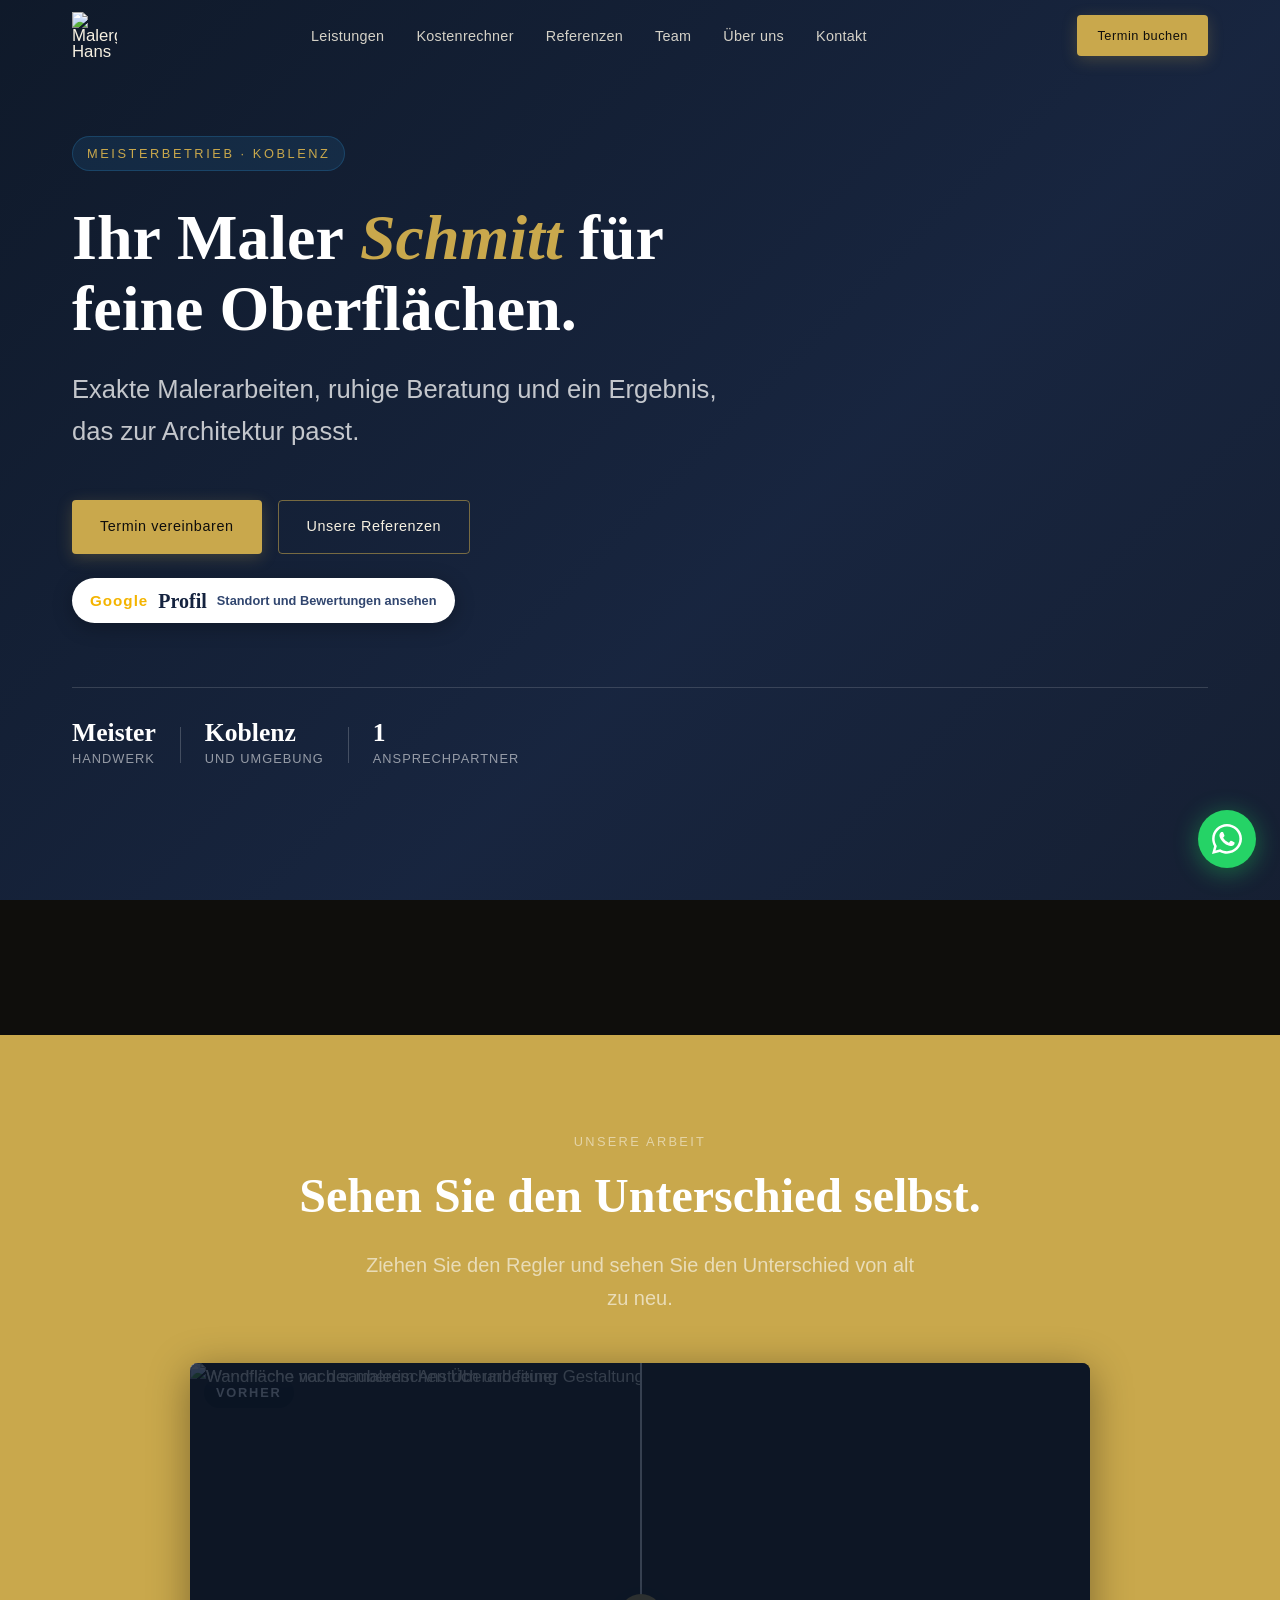
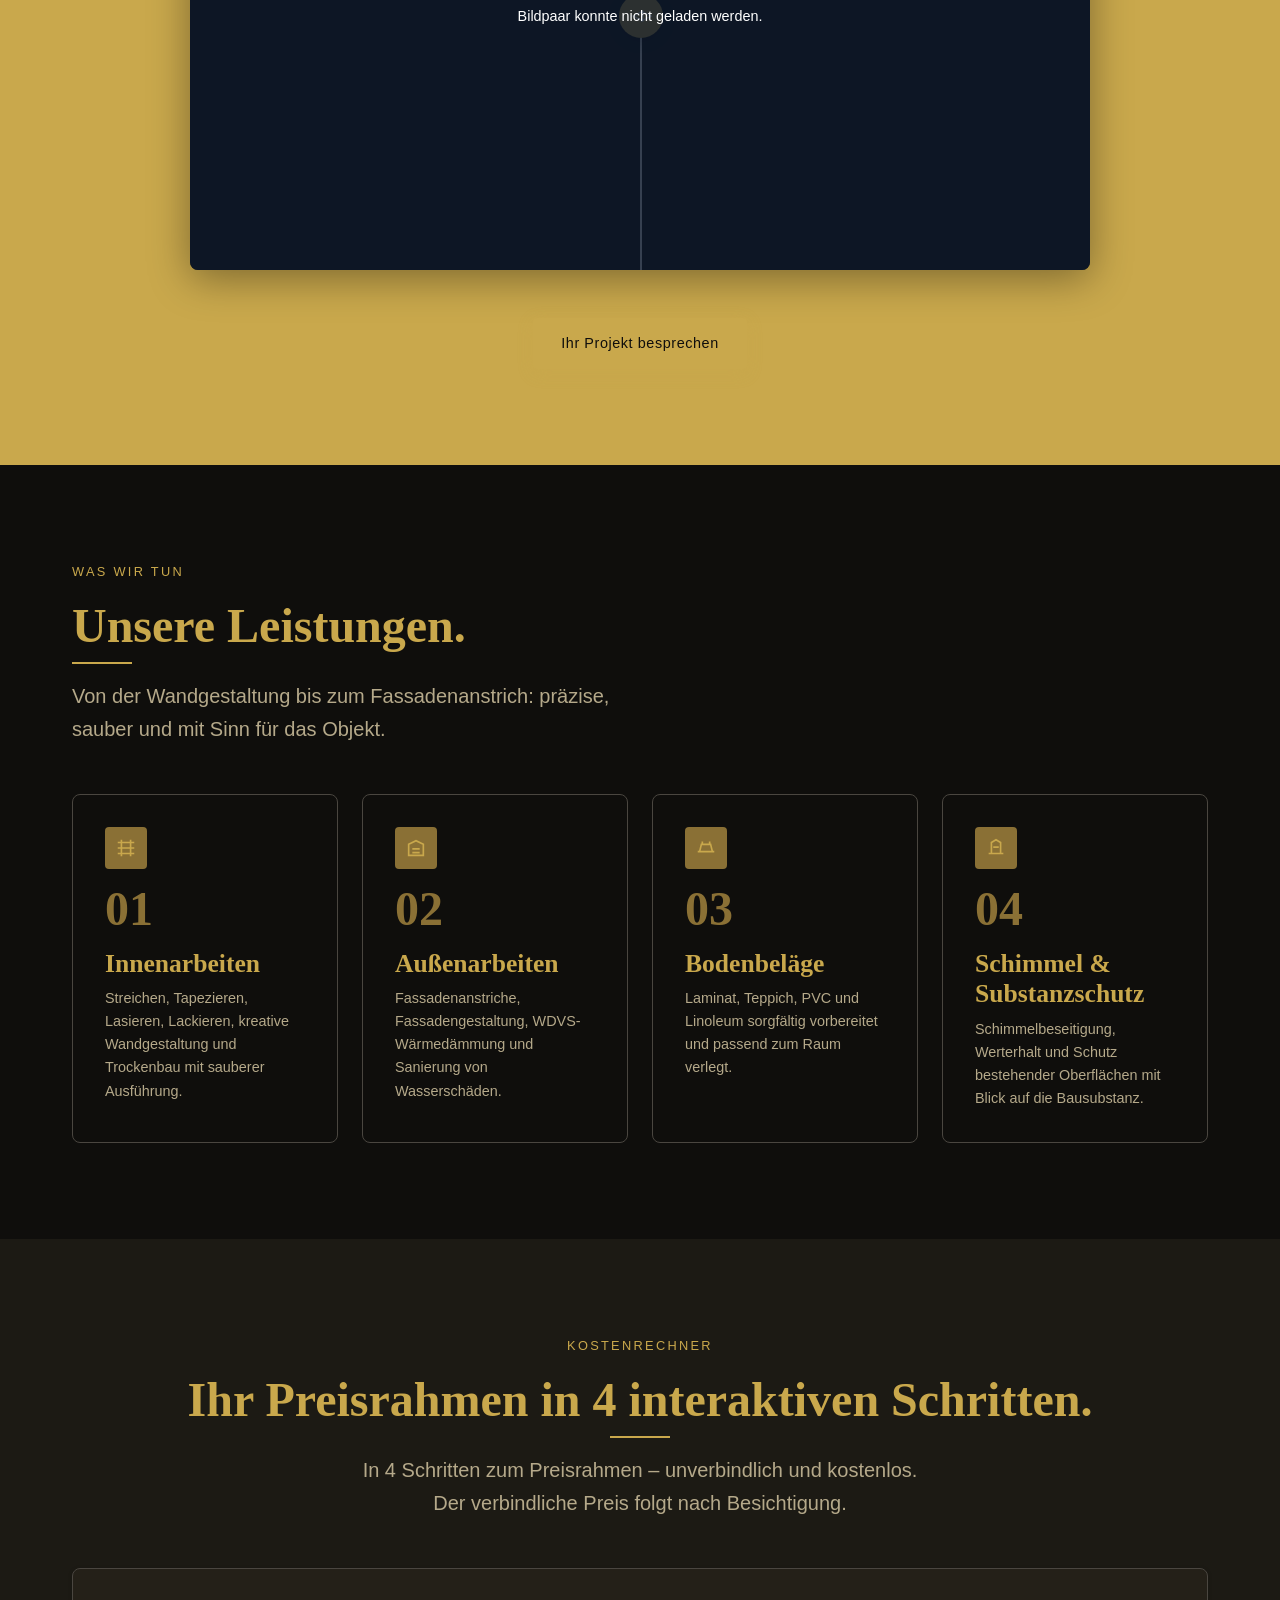
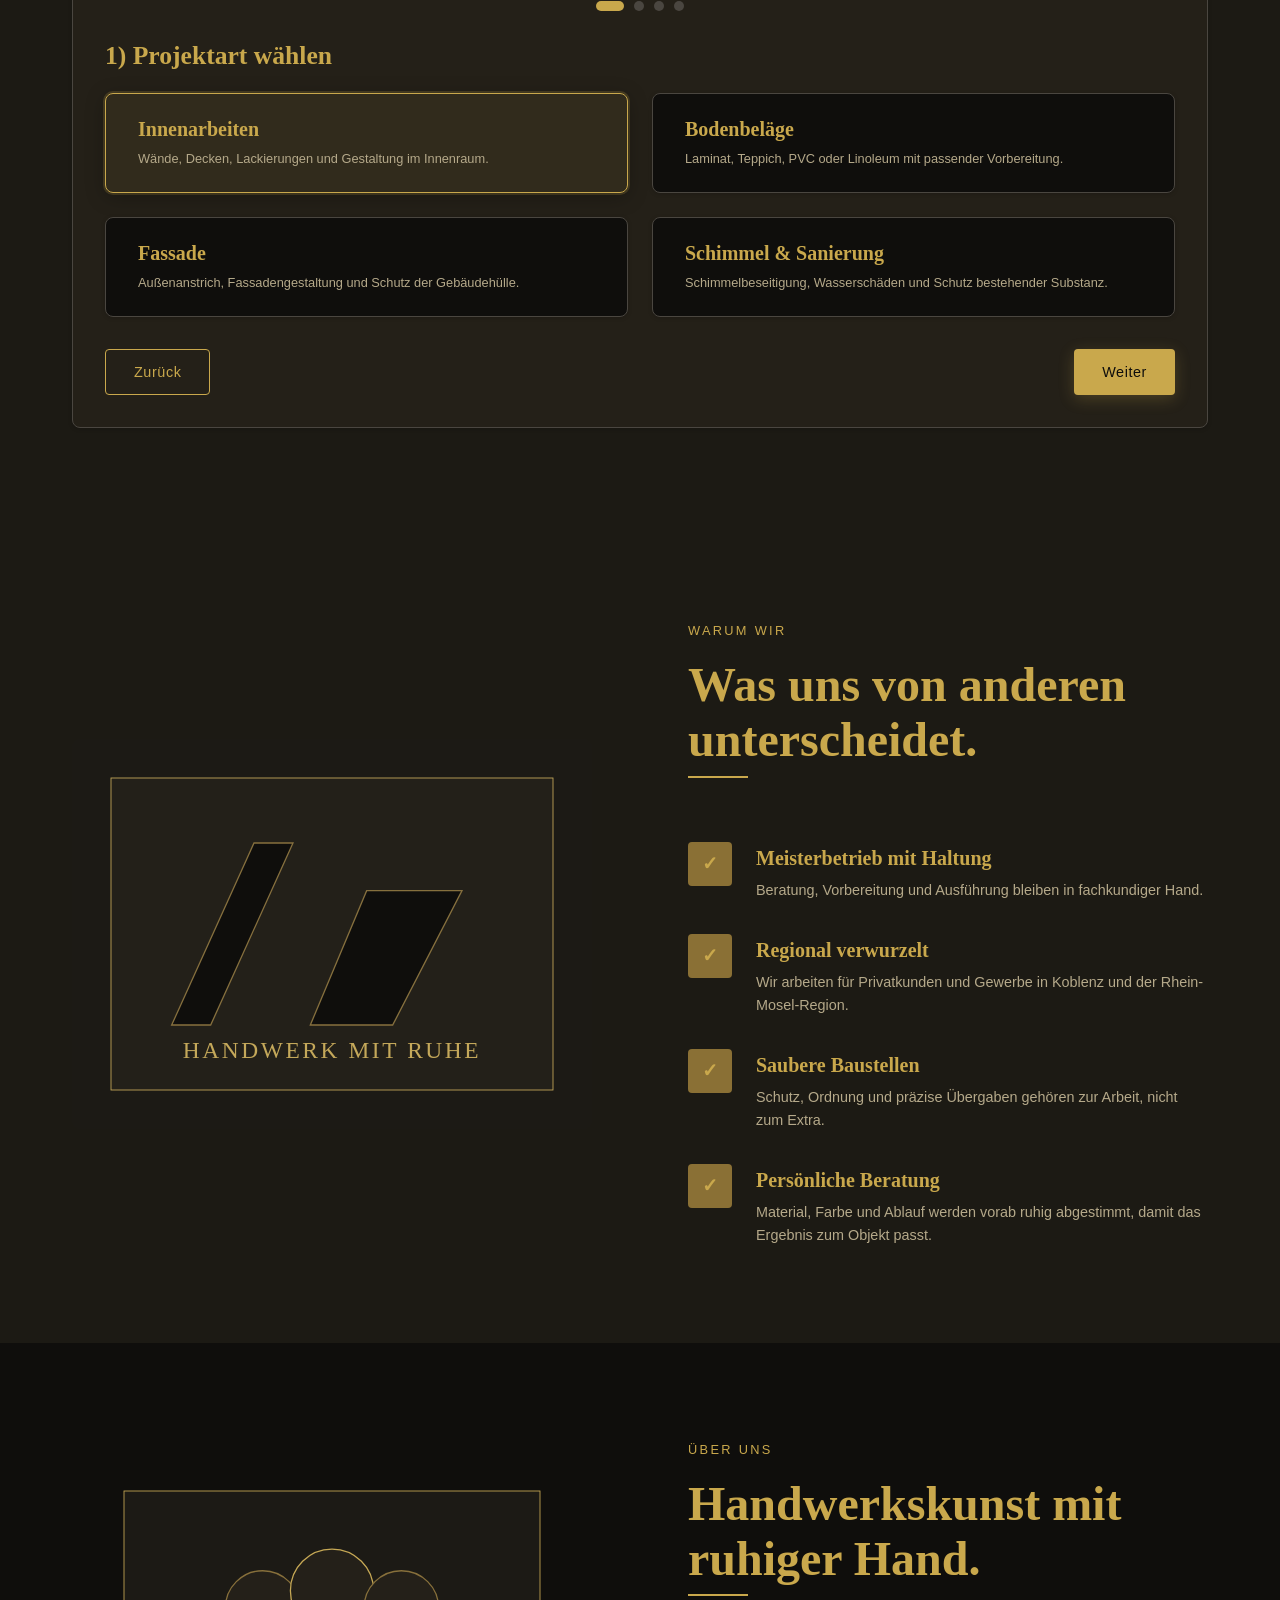
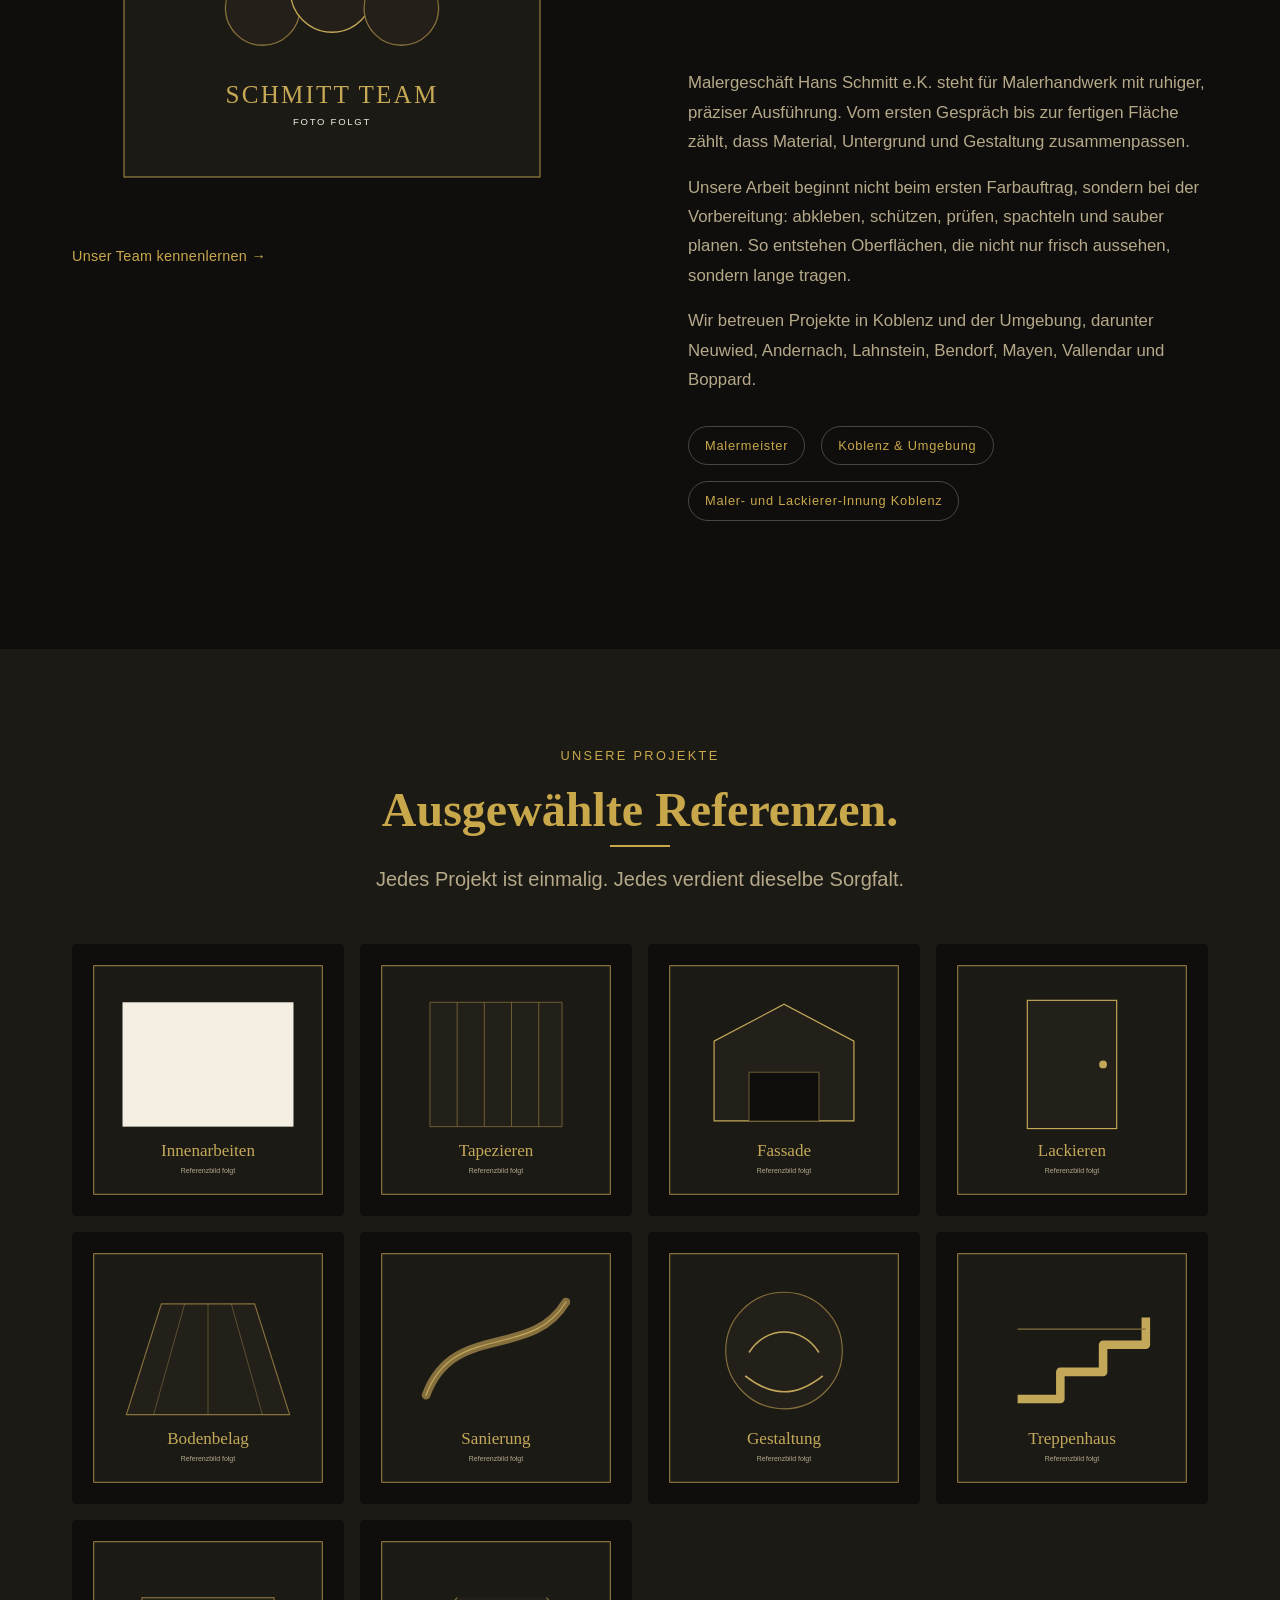
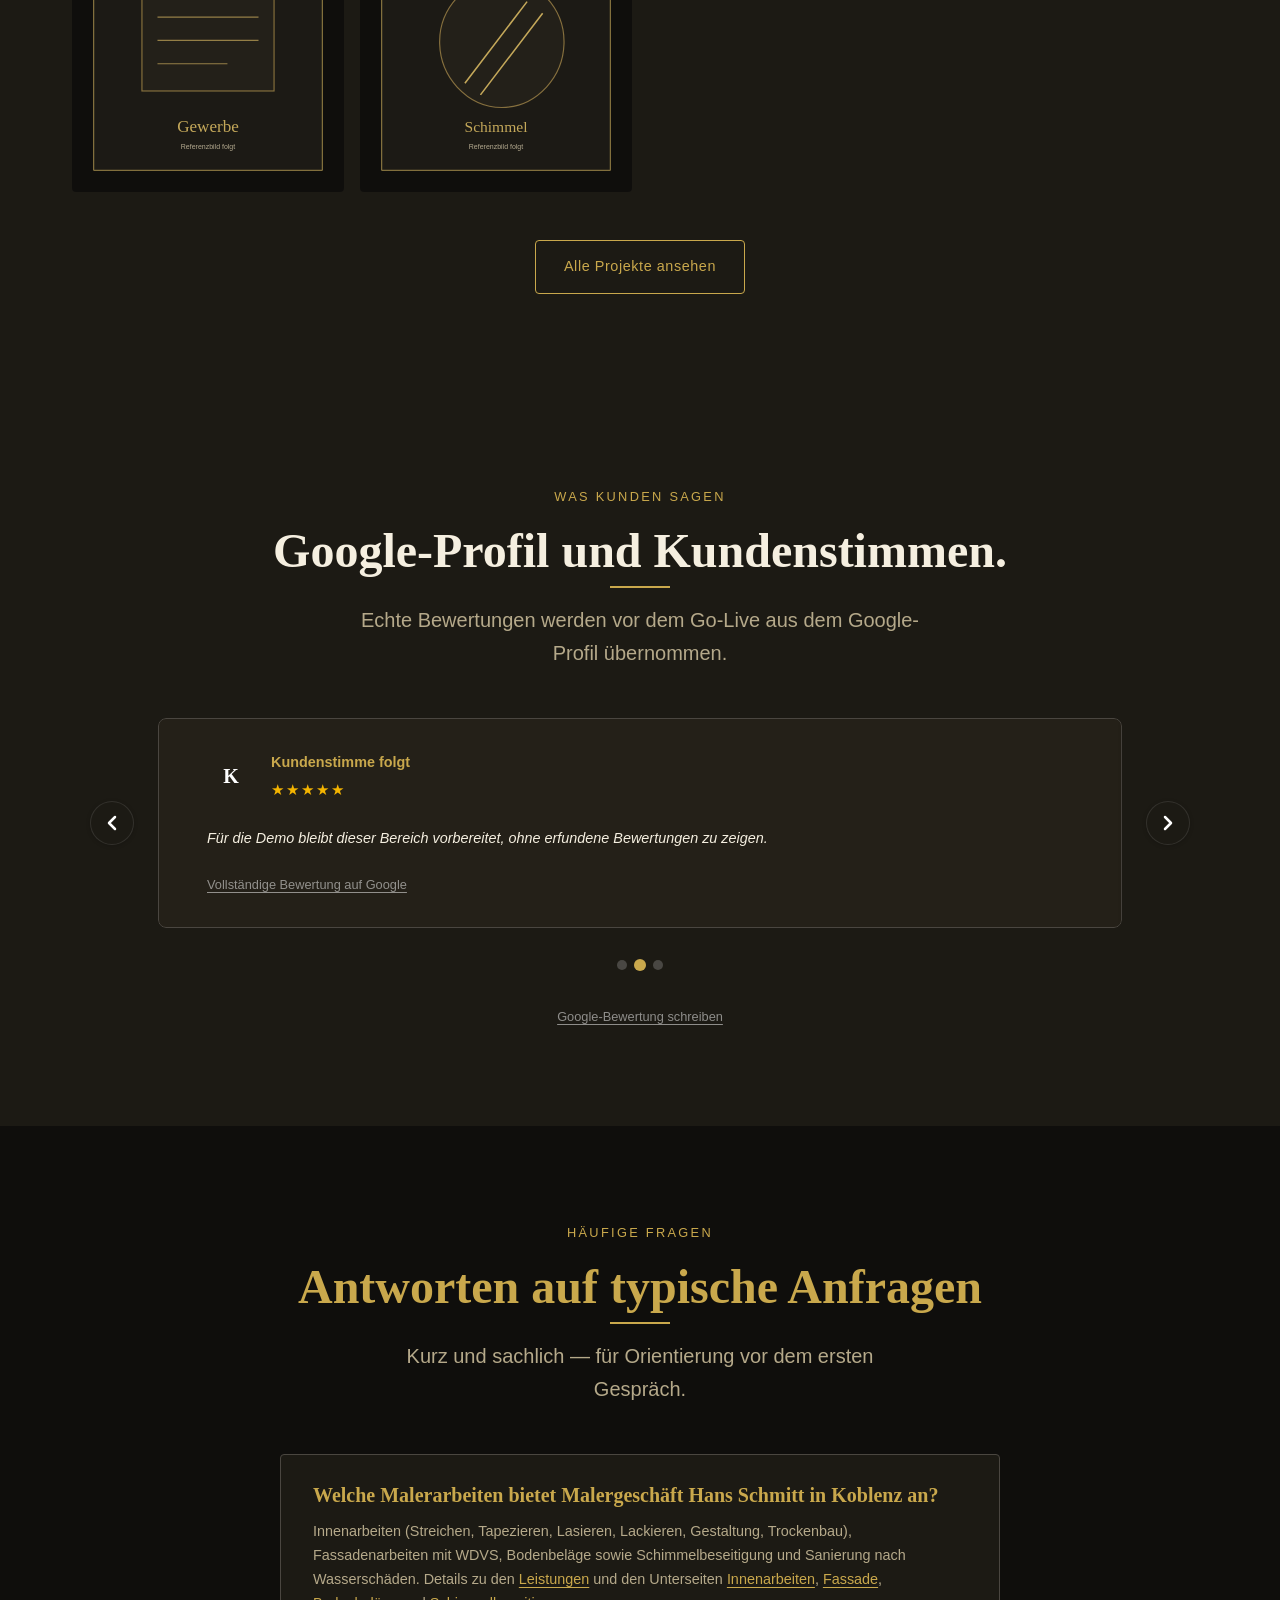
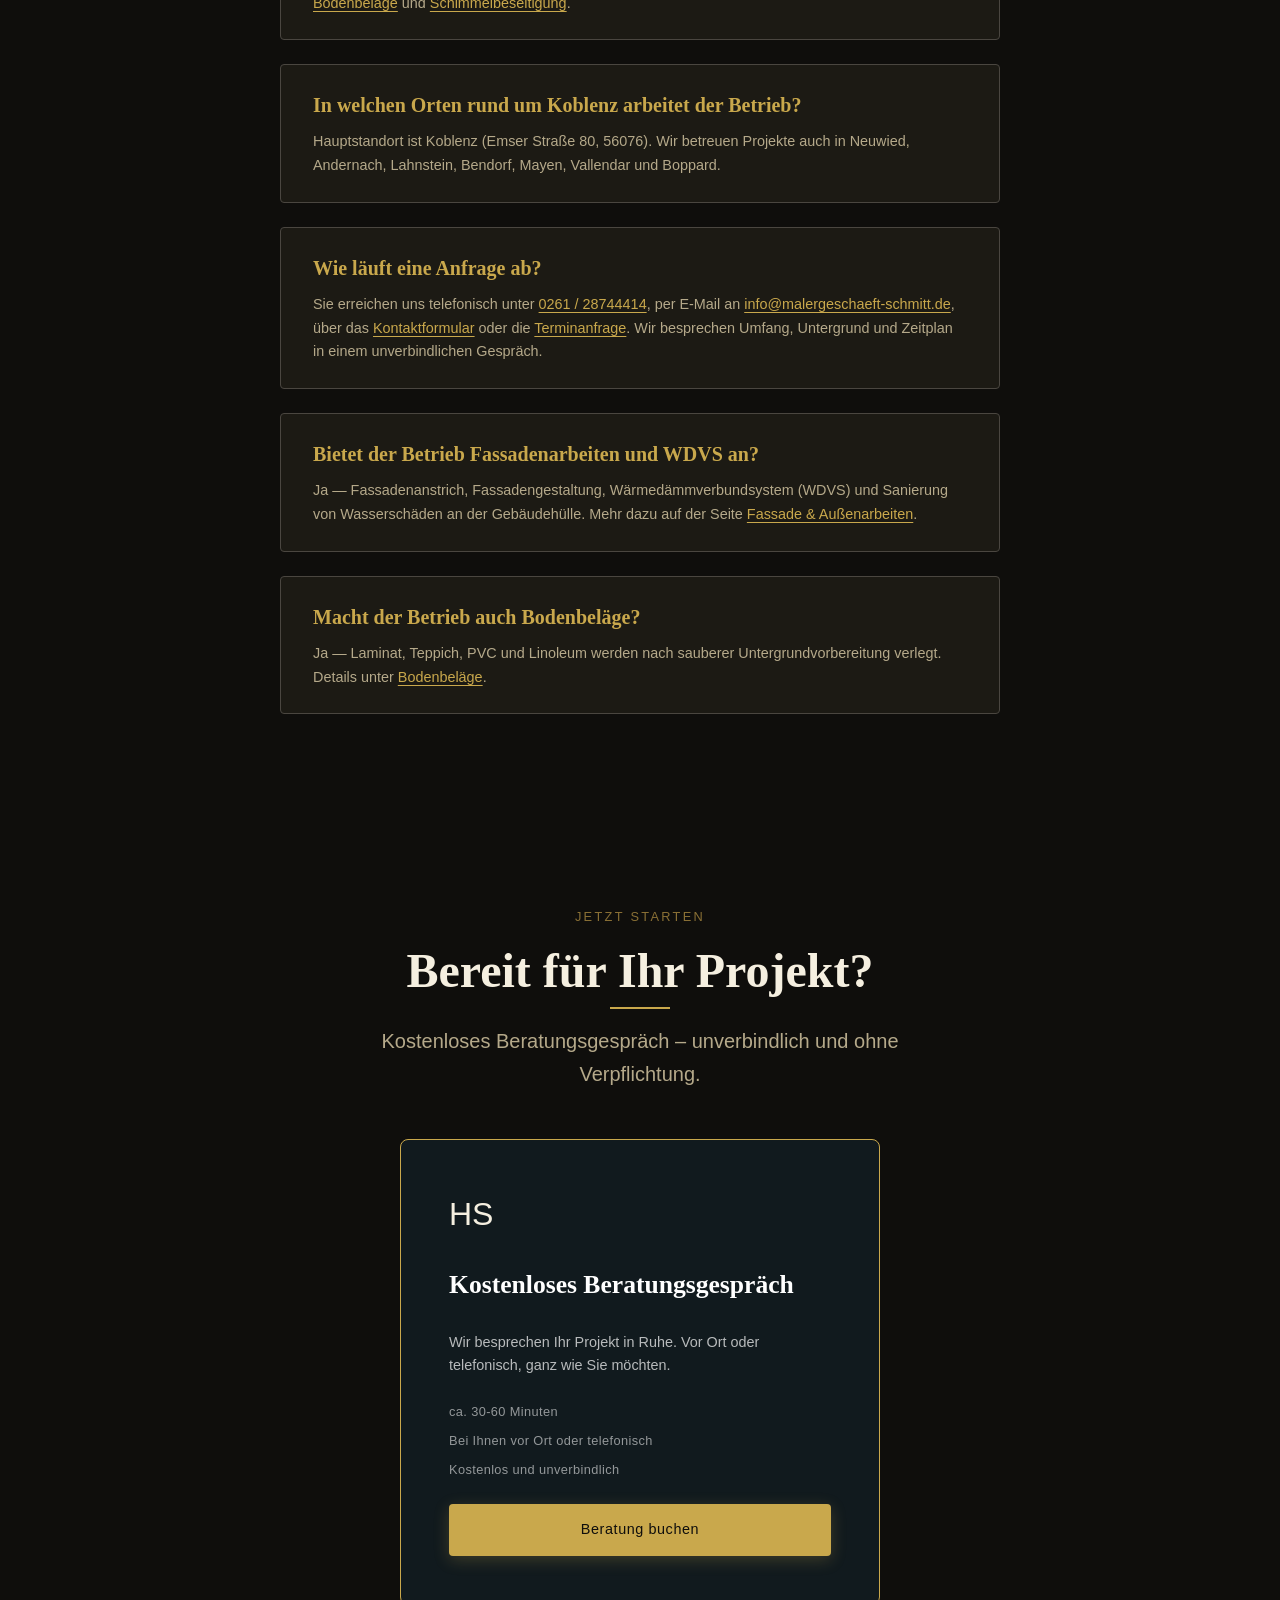
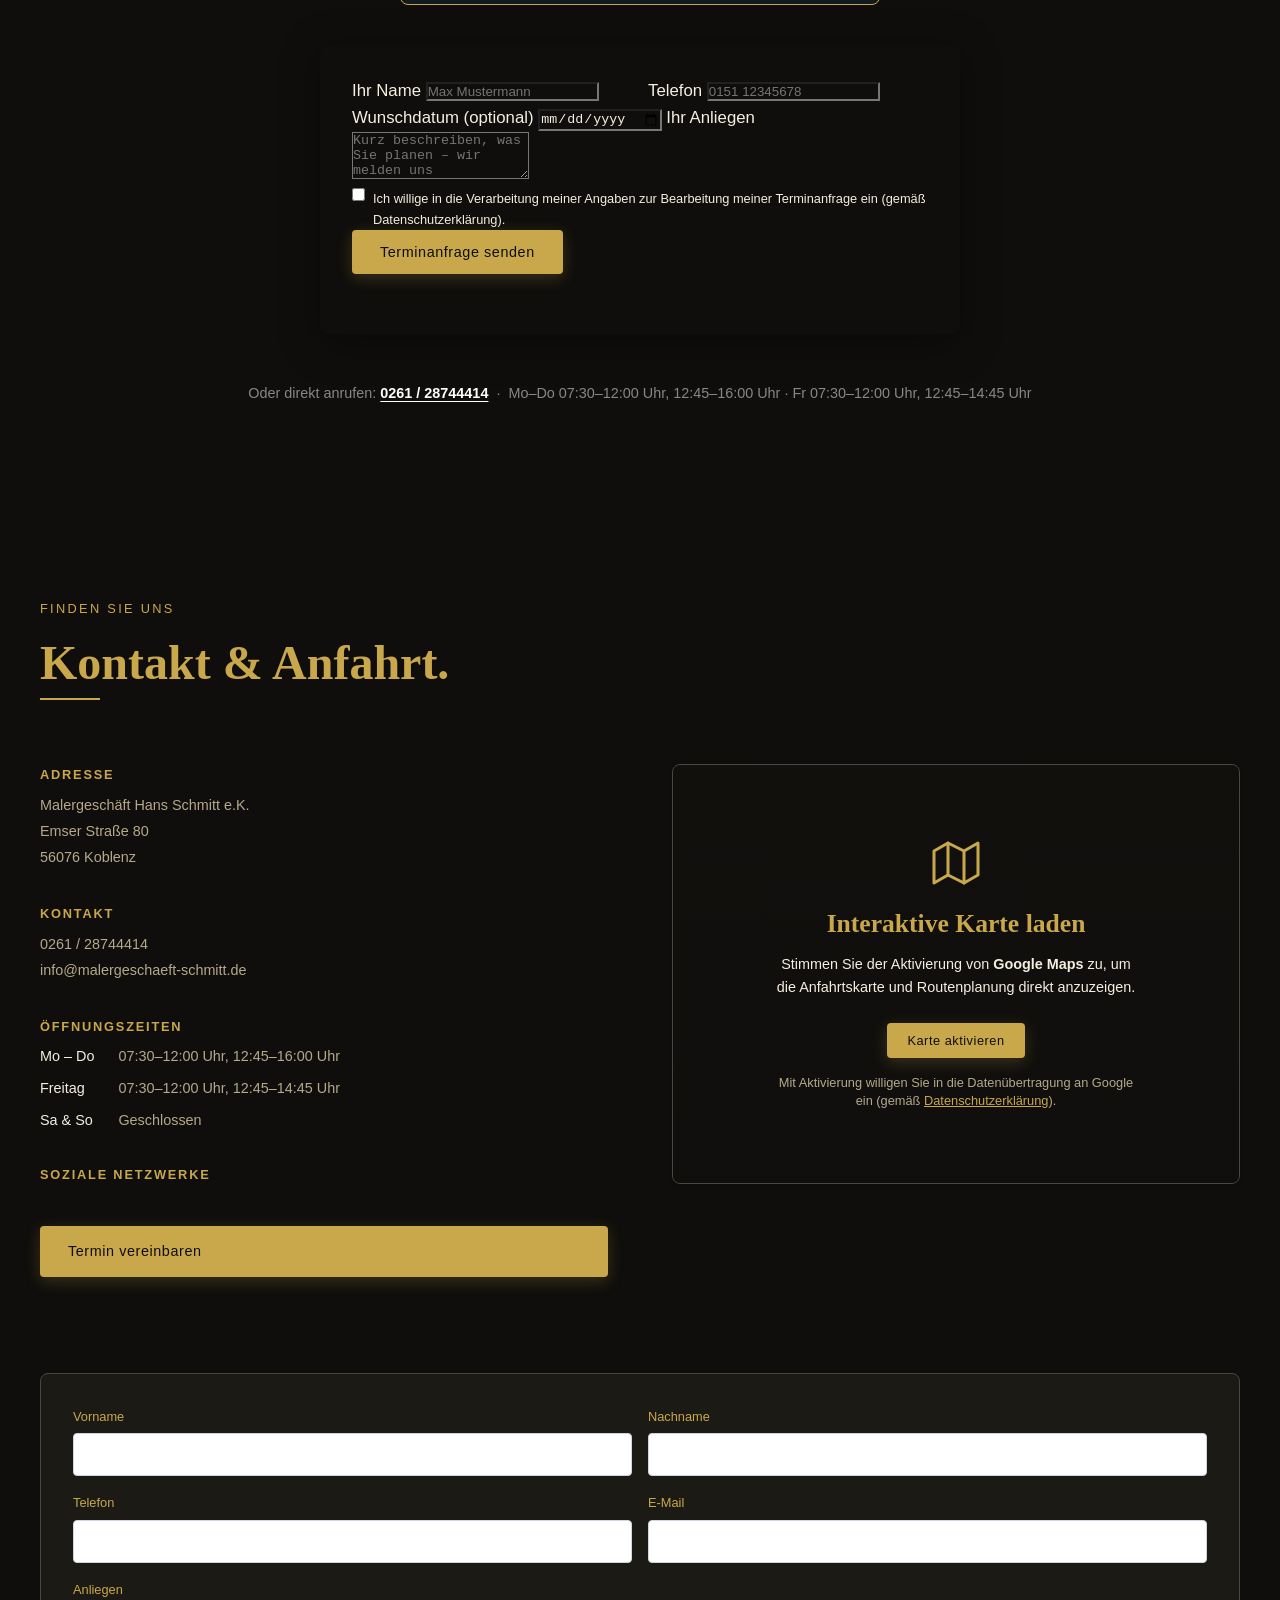
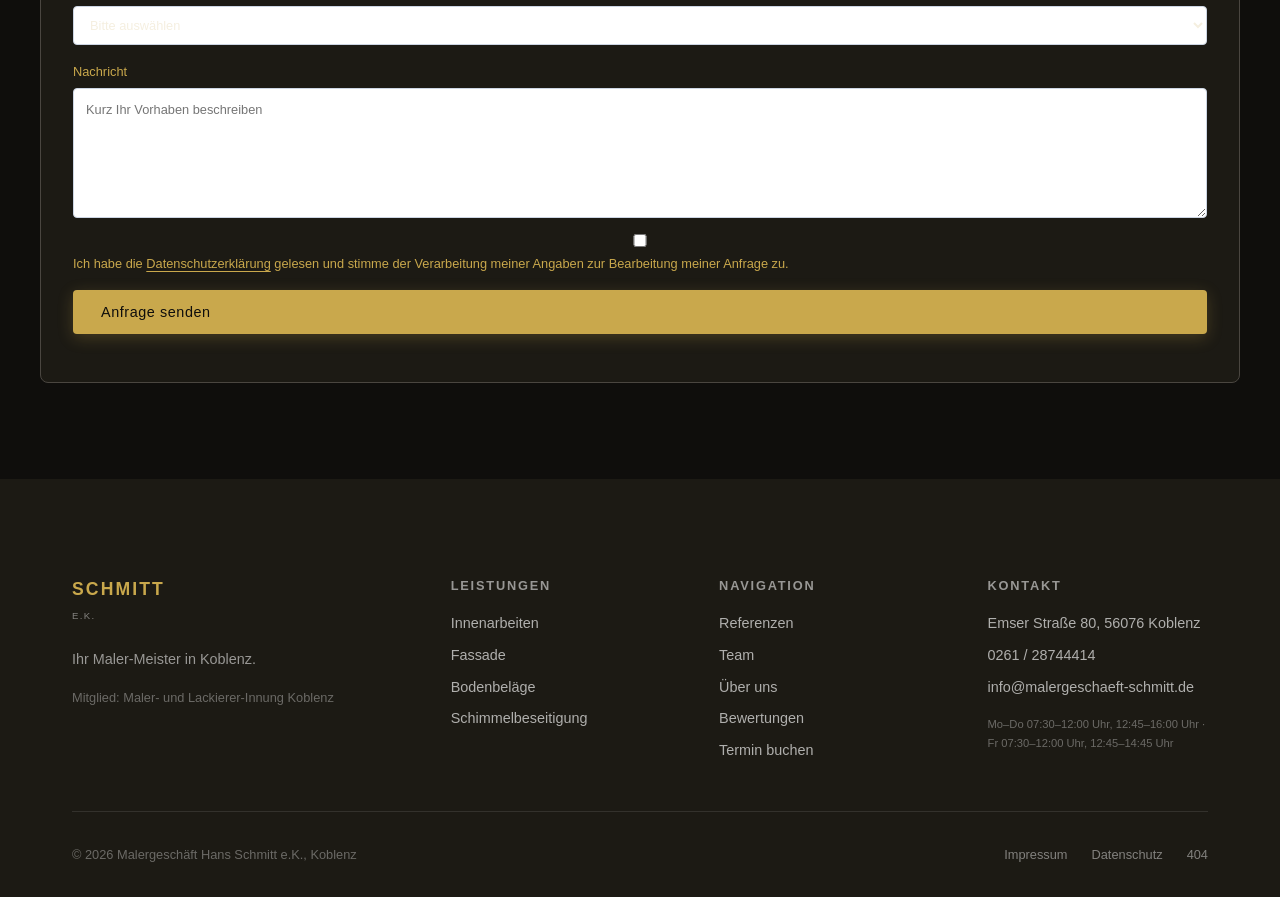
==== website/index.html @ fce02004 "Initial commit: Malergeschäft Hans Schmitt demo site. Schmitt branding, Maler service pages, SEO/AEO" ====
﻿<!DOCTYPE html>
<html lang="de">
<head>
  <meta charset="UTF-8">
  <meta name="viewport" content="width=device-width, initial-scale=1.0">
  <title>Maler Koblenz | Malermeister Hans Schmitt — Fassade &amp; Tapezieren</title>
  <meta name="description" content="Malermeister und Malerbetrieb in Koblenz: Innenarbeiten, Fassade streichen, Tapezieren, Bodenbeläge und Schimmelbeseitigung. Malergeschäft Hans Schmitt e.K., Emser Straße 80.">
  <meta name="robots" content="index, follow, max-image-preview:large">
  <link rel="canonical" href="https://malergeschaeft-schmitt.de/">
  <meta name="theme-color" content="#0f0e0c">
  <meta name="geo.region" content="DE-RP">
  <meta name="geo.placename" content="Koblenz">
  <meta name="geo.position" content="50.3480602;7.6047456">
  <meta name="ICBM" content="50.3480602, 7.6047456">
  <meta property="og:title" content="Maler Koblenz | Malergeschäft Hans Schmitt e.K.">
  <meta property="og:description" content="Malermeister in Koblenz: Innenarbeiten, Fassadengestaltung, Tapezieren, Bodenbeläge und Schimmelbeseitigung in Koblenz und der Rhein-Mosel-Region.">
  <meta property="og:type" content="website">
  <meta property="og:url" content="https://malergeschaeft-schmitt.de/">
  <meta property="og:site_name" content="Malergeschäft Hans Schmitt e.K.">
  <meta property="og:locale" content="de_DE">
  <meta property="og:image" content="https://malergeschaeft-schmitt.de/images/og-image.svg">
  <meta property="og:image:alt" content="Malergeschäft Hans Schmitt e.K. — Malermeister in Koblenz">
  <meta name="twitter:card" content="summary_large_image">
  <meta name="twitter:title" content="Maler Koblenz | Malergeschäft Hans Schmitt e.K.">
  <meta name="twitter:description" content="Malermeister in Koblenz: Innenarbeiten, Fassade streichen, Tapezieren, Bodenbeläge und Schimmelbeseitigung.">
  <meta name="twitter:image" content="https://malergeschaeft-schmitt.de/images/og-image.svg">
  <meta name="twitter:image:alt" content="Malergeschäft Hans Schmitt e.K. — Malermeister in Koblenz">
  <link rel="icon" type="image/svg+xml" href="images/favicon-client.svg">
  <link rel="preload" as="image" href="images/hero-poster.svg" type="image/svg+xml" fetchpriority="high">
  <link rel="stylesheet" href="css/variables.css">
  <link rel="stylesheet" href="css/animations.css" media="print" onload="this.media='all'">
  <noscript><link rel="stylesheet" href="css/animations.css"></noscript>
  <link rel="stylesheet" href="css/style.css">
  <link rel="stylesheet" href="css/pdf-kalkulation.css">

  <!-- ═══════════════════════════════════════════════════════
       Template-Erweiterungen: WhatsApp FAB, Termin-Varianten
       Diese Styles ergänzen style.css ohne es zu berühren.
  ═══════════════════════════════════════════════════════ -->
  <style>
    /* ── WhatsApp FAB ────────────────────────────────────── */
    .wa-fab {
      position: fixed;
      bottom: 2rem;
      right: 1.5rem;
      z-index: 950;
      width: 58px;
      height: 58px;
      border-radius: 50%;
      background: var(--wa-green);
      display: flex;
      align-items: center;
      justify-content: center;
      box-shadow: 0 4px 24px rgba(37,211,102,.45), 0 2px 8px rgba(0,0,0,.18);
      text-decoration: none;
      transition: transform var(--t-fast), box-shadow var(--t-fast);
    }
    .wa-fab:hover  { transform: scale(1.1); box-shadow: 0 8px 36px rgba(37,211,102,.6); }
    .wa-fab:focus  { outline: 3px solid var(--wa-green); outline-offset: 4px; }
    .wa-fab svg    { display: block; }
    .wa-fab__ring  {
      position: absolute;
      inset: -6px;
      border-radius: 50%;
      border: 2.5px solid var(--wa-green);
      opacity: 0;
      pointer-events: none;
      animation: wa-ring 2.8s ease-out infinite;
    }
    @keyframes wa-ring {
      0%   { transform: scale(1);    opacity: .55; }
      75%  { transform: scale(1.6);  opacity: 0;   }
      100% { transform: scale(1.6);  opacity: 0;   }
    }
    @media (max-width: 768px) {
      .wa-fab { bottom: 1.2rem; right: 1rem; width: 52px; height: 52px; }
    }

    /* ── Termin-Variante: WhatsApp ───────────────────────── */
    .termin-wa-box {
      max-width: 560px;
      margin: 2.5rem auto 0;
      background: rgba(255,255,255,.06);
      border: 1px solid rgba(255,255,255,.14);
      border-radius: var(--r-lg);
      padding: var(--sp-5) var(--sp-5) var(--sp-6);
      text-align: center;
    }
    .termin-wa-box__icon { font-size: 3rem; line-height: 1; margin-bottom: 1rem; }
    .termin-wa-box h3 {
      font-size: var(--fs-xl);
      color: #fff;
      margin-bottom: .6rem;
      font-family: var(--ff-head);
      font-weight: 600;
    }
    .termin-wa-box p { color: rgba(255,255,255,.65); margin-bottom: var(--sp-4); font-size: var(--fs-base); }

    /* ── Termin-Variante: Formular ───────────────────────── */
    .termin-form-box {
      max-width: 640px;
      margin: 2.5rem auto 0;
      background: var(--bg);
      border-radius: var(--r-lg);
      padding: var(--sp-5) var(--sp-5) var(--sp-6);
      box-shadow: var(--s-lg);
    }
    .termin-form-box label { color: var(--text); }
    .termin-form-box input,
    .termin-form-box textarea,
    .termin-form-box select { color: var(--text); background: var(--bg); }
    #terminFormResult { margin-top: .75rem; font-size: var(--fs-sm); font-weight: 600; }

    /* ── WhatsApp Button (universell) ────────────────────── */
    .btn--wa {
      background: var(--wa-green);
      color: #fff;
      border: 2px solid var(--wa-green);
      display: inline-flex;
      align-items: center;
      gap: .55rem;
      font-weight: 600;
    }
    .btn--wa:hover, .btn--wa:focus {
      background: var(--wa-green-hover);
      border-color: var(--wa-green-hover);
      color: #fff;
    }
    .btn--wa svg { flex-shrink: 0; }

    /* ── WhatsApp im Kontaktbereich ──────────────────────── */
    .kontakt-wa-wrap { margin-top: 1rem; }
    .kontakt-wa-link {
      display: inline-flex;
      align-items: center;
      gap: .5rem;
      color: var(--wa-green);
      font-weight: 600;
      font-size: var(--fs-sm);
      text-decoration: none;
      transition: color var(--t-fast);
    }
    .kontakt-wa-link:hover { color: var(--wa-green-hover); }
    .kontakt-wa-link svg   { flex-shrink: 0; }
  </style>

  <script src="js/config.js"></script>
  <script defer src="js/config-apply.js"></script>
  <script>
    window.klaroConfig = {
      version: 1,
      elementID: 'klaro',
      storageMethod: 'localStorage',
      storageName: 'schmitt-consent-v1',
      mustConsent: true,
      acceptAll: true,
      hideDeclineAll: false,
      default: false,
      lang: 'de',
      translations: {
        de: {
          consentNotice: {
            description: 'Wir nutzen optionale Dienste nur mit Ihrer Einwilligung. Details finden Sie in der Datenschutzerklärung.'
          },
          purposes: {
            technisch: 'Technisch erforderlich',
            terminbuchung: 'Terminbuchung',
            karten: 'Karten & Standort'
          },
          services: {
            necessary: {
              title: 'Technisch erforderliche Speicherung',
              description: 'Speichert Ihre Consent-Entscheidung lokal im Browser.'
            },
            booking: {
              title: 'Cal.com Terminbuchung',
              description: 'Lädt den externen Terminbuchungsdienst erst nach Einwilligung.'
            },
            googleMaps: {
              title: 'Google Maps',
              description: 'Ermöglicht die interaktive Anfahrtskarte und Routenplanung direkt auf unserer Webseite.'
            }
          }
        }
      },
      services: [
        { name: 'necessary', required: true,  purposes: ['technisch']      },
        { name: 'booking',   required: false, purposes: ['terminbuchung'] },
        { name: 'googleMaps',required: false, purposes: ['karten']        }
      ]
    };
  </script>
  <script type="application/ld+json" id="schema-graph">
    {
      "@context": "https://schema.org",
      "@graph": [
        {
          "@type": "WebSite",
          "@id": "https://malergeschaeft-schmitt.de/#website",
          "url": "https://malergeschaeft-schmitt.de/",
          "name": "Malergeschäft Hans Schmitt e.K.",
          "inLanguage": "de-DE",
          "publisher": { "@id": "https://malergeschaeft-schmitt.de/#business" }
        },
        {
          "@type": "WebPage",
          "@id": "https://malergeschaeft-schmitt.de/#webpage",
          "url": "https://malergeschaeft-schmitt.de/",
          "name": "Maler Koblenz | Malergeschäft Hans Schmitt e.K.",
          "isPartOf": { "@id": "https://malergeschaeft-schmitt.de/#website" },
          "about": { "@id": "https://malergeschaeft-schmitt.de/#business" },
          "inLanguage": "de-DE"
        },
        {
          "@type": "PostalAddress",
          "@id": "https://malergeschaeft-schmitt.de/#address",
          "streetAddress": "Emser Straße 80",
          "postalCode": "56076",
          "addressLocality": "Koblenz",
          "addressRegion": "Rheinland-Pfalz",
          "addressCountry": "DE"
        },
        {
          "@type": "GeoCoordinates",
          "@id": "https://malergeschaeft-schmitt.de/#geo",
          "latitude": 50.3480602,
          "longitude": 7.6047456
        },
        {
          "@type": "HomeAndConstructionBusiness",
          "@id": "https://malergeschaeft-schmitt.de/#business",
          "name": "Malergeschäft Hans Schmitt e.K.",
          "url": "https://malergeschaeft-schmitt.de/",
          "telephone": "+49-261-28744414",
          "faxNumber": "+49-261-28737369",
          "email": "info@malergeschaeft-schmitt.de",
          "image": "https://malergeschaeft-schmitt.de/images/og-image.svg",
          "address": { "@id": "https://malergeschaeft-schmitt.de/#address" },
          "geo": { "@id": "https://malergeschaeft-schmitt.de/#geo" },
          "hasMap": "https://maps.app.goo.gl/QEFtoo4XoMRHQzND8",
          "sameAs": ["https://maps.app.goo.gl/QEFtoo4XoMRHQzND8"],
          "areaServed": [
            { "@type": "City", "name": "Koblenz" },
            { "@type": "City", "name": "Neuwied" },
            { "@type": "City", "name": "Andernach" },
            { "@type": "City", "name": "Lahnstein" },
            { "@type": "City", "name": "Bendorf" },
            { "@type": "City", "name": "Mayen" },
            { "@type": "City", "name": "Vallendar" },
            { "@type": "City", "name": "Boppard" }
          ],
          "openingHoursSpecification": [
            { "@type": "OpeningHoursSpecification", "dayOfWeek": ["Monday","Tuesday","Wednesday","Thursday"], "opens": "07:30", "closes": "12:00" },
            { "@type": "OpeningHoursSpecification", "dayOfWeek": ["Monday","Tuesday","Wednesday","Thursday"], "opens": "12:45", "closes": "16:00" },
            { "@type": "OpeningHoursSpecification", "dayOfWeek": "Friday", "opens": "07:30", "closes": "12:00" },
            { "@type": "OpeningHoursSpecification", "dayOfWeek": "Friday", "opens": "12:45", "closes": "14:45" }
          ],
          "hasOfferCatalog": {
            "@type": "OfferCatalog",
            "name": "Malerleistungen",
            "itemListElement": [
              { "@type": "Offer", "itemOffered": { "@type": "Service", "name": "Innenarbeiten", "url": "https://malergeschaeft-schmitt.de/leistungen/innenarbeiten.html" } },
              { "@type": "Offer", "itemOffered": { "@type": "Service", "name": "Fassade und Außenarbeiten", "url": "https://malergeschaeft-schmitt.de/leistungen/fassade.html" } },
              { "@type": "Offer", "itemOffered": { "@type": "Service", "name": "Bodenbeläge", "url": "https://malergeschaeft-schmitt.de/leistungen/bodenbelaege.html" } },
              { "@type": "Offer", "itemOffered": { "@type": "Service", "name": "Schimmelbeseitigung", "url": "https://malergeschaeft-schmitt.de/leistungen/schimmelbeseitigung.html" } }
            ]
          },
          "makesOffer": [
            { "@type": "Offer", "url": "https://malergeschaeft-schmitt.de/leistungen/innenarbeiten.html" },
            { "@type": "Offer", "url": "https://malergeschaeft-schmitt.de/leistungen/fassade.html" },
            { "@type": "Offer", "url": "https://malergeschaeft-schmitt.de/leistungen/bodenbelaege.html" },
            { "@type": "Offer", "url": "https://malergeschaeft-schmitt.de/leistungen/schimmelbeseitigung.html" }
          ]
        },
        {
          "@type": "FAQPage",
          "@id": "https://malergeschaeft-schmitt.de/#faq",
          "mainEntity": [
            {
              "@type": "Question",
              "name": "Welche Malerarbeiten bietet Malergeschäft Hans Schmitt in Koblenz an?",
              "acceptedAnswer": {
                "@type": "Answer",
                "text": "Innenarbeiten wie Streichen, Tapezieren, Lasieren und Lackieren, Fassadenarbeiten mit WDVS, Bodenbeläge sowie Schimmelbeseitigung und Sanierung nach Wasserschäden."
              }
            },
            {
              "@type": "Question",
              "name": "In welchen Orten rund um Koblenz arbeitet der Betrieb?",
              "acceptedAnswer": {
                "@type": "Answer",
                "text": "Hauptstandort Koblenz; Projekte auch in Neuwied, Andernach, Lahnstein, Bendorf, Mayen, Vallendar und Boppard."
              }
            },
            {
              "@type": "Question",
              "name": "Wie läuft eine Anfrage ab?",
              "acceptedAnswer": {
                "@type": "Answer",
                "text": "Per Telefon, Kontaktformular oder Terminanfrage auf der Website. Danach klären wir Umfang, Untergrund und Termine in einem unverbindlichen Gespräch."
              }
            },
            {
              "@type": "Question",
              "name": "Bietet der Betrieb Fassadenarbeiten und WDVS an?",
              "acceptedAnswer": {
                "@type": "Answer",
                "text": "Ja — Fassadenanstrich, Fassadengestaltung, Wärmedämmung (WDVS/Vollwärmeschutz) und Sanierung von Wasserschäden an der Gebäudehülle."
              }
            },
            {
              "@type": "Question",
              "name": "Macht der Betrieb auch Bodenbeläge?",
              "acceptedAnswer": {
                "@type": "Answer",
                "text": "Ja — Laminat, Teppich, PVC und Linoleum werden nach sauberer Untergrundvorbereitung verlegt."
              }
            }
          ]
        }
      ]
    }
  </script>
</head>
<body>

  <!-- ╔════════════════════════════════╗ -->
  <!-- ║  NAV                           ║ -->
  <!-- ╚════════════════════════════════╝ -->
  <nav class="nav" id="mainNav" aria-label="Hauptnavigation">
    <div class="nav__inner">
      <a href="#hero" class="nav__wordmark" aria-label="Malergeschäft Hans Schmitt e.K., Startseite">
        <picture>
          <img class="nav__logo" src="images/logo-client.svg" alt="Malergeschäft Hans Schmitt e.K." data-config-alt="true" width="39" height="42" decoding="async" fetchpriority="high">
        </picture>
      </a>

      <ul class="nav__links" role="list">
        <li><a href="#leistungen">Leistungen</a></li>
        <li data-nav-calc><a href="#kostenrechner">Kostenrechner</a></li>
        <li><a href="#referenzen">Referenzen</a></li>
        <li><a href="team.html">Team</a></li>
        <li><a href="#familie">Über uns</a></li>
        <li><a href="#kontakt">Kontakt</a></li>
      </ul>

      <a href="#termin" class="btn btn--primary btn--sm nav__cta">Termin buchen</a>

      <button class="nav__hamburger" id="navHamburger" aria-label="Menü öffnen" aria-expanded="false">
        <span></span><span></span><span></span>
      </button>
    </div>
  </nav>

  <!-- Mobile overlay -->
  <div class="nav__mobile" id="navMobile" role="dialog" aria-label="Navigation">
    <button class="nav__mobile-close" id="navMobileClose" aria-label="Menü schließen">✕</button>
    <a href="#leistungen">Leistungen</a>
    <a href="#kostenrechner" data-nav-calc>Kostenrechner</a>
    <a href="#referenzen">Referenzen</a>
    <a href="team.html">Team</a>
    <a href="#familie">Über uns</a>
    <a href="#kontakt">Kontakt</a>
    <a href="#termin" class="btn btn--primary" style="margin-top:1rem">Termin buchen</a>
    <span class="nav__mobile-phone">
      <a href="tel:#" data-config-href="tel" data-config="telefonDisplay">0261 / 28744414</a>
    </span>
  </div>


  <!-- ╔════════════════════════════════╗ -->
  <!-- ║  HERO                          ║ -->
  <!-- ╚════════════════════════════════╝ -->
  <section class="hero" id="hero">
    <div class="hero__sticky" id="heroSticky">
      <div class="hero__bg">
        <video
          class="hero__bg-img"
          id="heroVideo"
          autoplay
          muted
          loop
          playsinline
          preload="auto"
          poster="images/hero-poster.svg">
        </video>
        <div class="hero__overlay"></div>
      </div>

      <div class="hero__content container">
        <div class="hero__body">
          <span class="hero__eyebrow" data-config="heroEyebrow">Meisterbetrieb · Koblenz</span>

          <h1 class="hero__h1">
            <span class="word">Ihr</span>
            <span class="word" data-config="handwerksbezeichnung">Maler</span>
            <span class="word word--accent"><em data-config="nameKurz">Schmitt</em></span>
            <span class="word">für</span>
            <span class="word">feine</span>
            <span class="word">Oberflächen.</span>
          </h1>

          <p class="hero__sub" data-config="slogan">Exakte Malerarbeiten, ruhige Beratung und ein Ergebnis, das zur Architektur passt.</p>

          <div class="hero__ctas">
            <a href="#termin" class="btn btn--primary">Termin vereinbaren</a>
            <a href="referenzen.html" class="btn btn--ghost">Unsere Referenzen</a>
          </div>

          <a
            href="#"
            data-config-href="googleBewertung"
            target="_blank"
            rel="noopener noreferrer"
            class="hero__google-pill"
            aria-label="Google-Bewertungen ansehen">
            <span class="hero__google-pill-stars">Google</span>
            <span class="hero__google-pill-value">Profil</span>
            <span class="hero__google-pill-meta">Standort und Bewertungen ansehen</span>
          </a>
        </div>

        <div class="hero__trust">
          <div class="trust-item">
            <span class="trust-item__value">Meister</span>
            <span class="trust-item__label">Handwerk</span>
          </div>
          <div class="trust-divider"></div>
          <div class="trust-item">
            <span class="trust-item__value">Koblenz</span>
            <span class="trust-item__label">und Umgebung</span>
          </div>
          <div class="trust-divider"></div>
          <div class="trust-item">
            <span class="trust-item__value">1</span>
            <span class="trust-item__label">Ansprechpartner</span>
          </div>
        </div>
      </div>

      <div class="scroll-indicator" id="scrollIndicator" aria-hidden="true">
        <span>Scroll</span>
        <div class="scroll-indicator__arrow">↓</div>
      </div>
    </div>
  </section>


  <!-- ╔════════════════════════════════╗ -->
  <!-- ║  VORHER / NACHHER              ║ -->
  <!-- ╚════════════════════════════════╝ -->
  <section class="vn-section" id="vorher-nachher">
    <div class="container">
      <header class="section-header section-header--center reveal">
        <span class="section-label">Unsere Arbeit</span>
        <h2 class="section-h2">Sehen Sie den Unterschied selbst.</h2>
        <p class="section-sub vn-sub--desktop">Ziehen Sie den Regler und sehen Sie den Unterschied von alt zu neu.</p>
        <p class="section-sub vn-sub--mobile">Wählen Sie Vorher oder Nachher – dieselbe Fläche, neu gefasst.</p>
      </header>

      <p class="vn-hint vn-hint--desktop reveal reveal-delay-1">◁ Regler ziehen ▷</p>

      <div class="vn-mobile-toggle reveal reveal-delay-1" role="group" aria-label="Vorher oder Nachher anzeigen">
        <button type="button" class="btn btn--sm btn--secondary is-active" data-vn-view="before" aria-pressed="true">Vorher</button>
        <button type="button" class="btn btn--sm btn--secondary" data-vn-view="after" aria-pressed="false">Nachher</button>
      </div>

      <!-- TODO LIVE (B3): Bei zweitem Bildpaar vn-tabs wieder einblenden -->
      <div class="vn-tabs vn-tabs--hidden" role="tablist" aria-label="Vorher-Nachher Projektwahl" hidden>
        <button type="button" class="btn btn--sm btn--secondary" data-vn-set="flaeche" aria-selected="true">Projekt</button>
      </div>

      <div
        class="vn-slider reveal reveal-delay-2"
        id="vnSlider"
        role="region"
        aria-label="Vorher-Nachher Vergleich: Malerarbeiten"
        tabindex="0">

        <div class="vn-img vn-before">
          <picture>
            <img src="images/vorher_slide.svg" alt="Wandfläche vor der malerischen Überarbeitung" width="1024" height="571" decoding="async">
          </picture>
          <span class="vn-label vn-label-before">Vorher</span>
        </div>

        <div class="vn-img vn-after">
          <picture>
            <img src="images/nachher_slide.svg" alt="Wandfläche nach sauberem Anstrich und feiner Gestaltung" width="1024" height="571" decoding="async">
          </picture>
          <span class="vn-label vn-label-after">Nachher</span>
        </div>

        <div class="vn-divider" id="vnDivider">
          <div class="vn-handle" aria-hidden="true">
            <span class="vn-handle-icon">◁▷</span>
          </div>
        </div>
      </div>

      <div class="vn-cta reveal reveal-delay-3">
        <a href="#termin" class="btn btn--primary">Ihr Projekt besprechen</a>
      </div>
    </div>
  </section>


  <!-- ╔════════════════════════════════╗ -->
  <!-- ║  LEISTUNGEN                    ║ -->
  <!-- ╚════════════════════════════════╝ -->
  <section class="section" id="leistungen">
    <div class="container">
      <header class="section-header reveal">
        <span class="section-label">Was wir tun</span>
        <h2 class="section-h2">Unsere Leistungen.</h2>
        <p class="section-sub">Von der Wandgestaltung bis zum Fassadenanstrich: präzise, sauber und mit Sinn für das Objekt.</p>
      </header>

      <div class="leistungen-grid">
        <article class="leistung-card reveal reveal-delay-1">
          <div class="leistung-card__icon" aria-hidden="true">
            <svg viewBox="0 0 24 24" focusable="false"><path d="M3 12h18M3 6h18M3 18h18M7 3v18M17 3v18"/></svg>
          </div>
          <div class="leistung-card__num">01</div>
          <h3 class="leistung-card__title" data-config="leistung1Titel">Innenarbeiten</h3>
          <p class="leistung-card__text" data-config="leistung1Text">Streichen, Tapezieren, Lasieren, Lackieren, kreative Wandgestaltung und Trockenbau.</p>
        </article>

        <article class="leistung-card reveal reveal-delay-2">
          <div class="leistung-card__icon" aria-hidden="true">
            <svg viewBox="0 0 24 24" focusable="false"><path d="M4 20V8l8-4 8 4v12H4zm4-7h8M8 17h8"/></svg>
          </div>
          <div class="leistung-card__num">02</div>
          <h3 class="leistung-card__title" data-config="leistung2Titel">Außenarbeiten</h3>
          <p class="leistung-card__text" data-config="leistung2Text">Fassadenanstriche, Fassadengestaltung, WDVS-Wärmedämmung und Wasserschadensanierung.</p>
        </article>

        <article class="leistung-card reveal reveal-delay-3">
          <div class="leistung-card__icon" aria-hidden="true">
            <svg viewBox="0 0 24 24" focusable="false"><path d="M3 16h18M5 16l2-8h10l2 8M8 8V5m8 3V5"/></svg>
          </div>
          <div class="leistung-card__num">03</div>
          <h3 class="leistung-card__title" data-config="leistung3Titel">Bodenbeläge</h3>
          <p class="leistung-card__text" data-config="leistung3Text">Laminat, Teppich, PVC und Linoleum sorgfältig vorbereitet und verlegt.</p>
        </article>

        <article class="leistung-card reveal reveal-delay-4">
          <div class="leistung-card__icon" aria-hidden="true">
            <svg viewBox="0 0 24 24" focusable="false"><path d="M4 18h16M7 18V6l5-3 5 3v12M9 11h6"/></svg>
          </div>
          <div class="leistung-card__num">04</div>
          <h3 class="leistung-card__title" data-config="leistung4Titel">Schimmel &amp; Substanzschutz</h3>
          <p class="leistung-card__text" data-config="leistung4Text">Schimmelbeseitigung, Werterhalt und Schutz bestehender Oberflächen.</p>
        </article>
      </div>
    </div>
  </section>


  <!-- ╔════════════════════════════════╗ -->
  <!-- ║  KOSTENRECHNER                 ║ -->
  <!-- ╚════════════════════════════════╝ -->
  <!-- Sichtbarkeit gesteuert durch CLIENT.kostenrechnerAktiv in config.js -->
  <section class="section section--alt" id="kostenrechner">
    <div class="container">
      <header class="section-header reveal section-header--center">
        <span class="section-label">Kostenrechner</span>
        <h2 class="section-h2">Ihr Preisrahmen in 4 interaktiven Schritten.</h2>
        <p class="section-sub">In 4 Schritten zum Preisrahmen – unverbindlich und kostenlos. Der verbindliche Preis folgt nach Besichtigung.</p>
      </header>

      <div class="calc-wizard reveal reveal-delay-1" id="calcWizard">
        <div class="calc-steps" aria-hidden="true">
          <span class="calc-step-dot calc-step-dot--active"></span>
          <span class="calc-step-dot"></span>
          <span class="calc-step-dot"></span>
          <span class="calc-step-dot"></span>
        </div>

        <form id="calcForm" class="calc-form" novalidate>
          <section class="calc-panel" data-step="1">
            <h3>1) Projektart wählen</h3>
            <div class="calc-card-grid">
              <button type="button" class="calc-choice" data-field="projectType" data-value="bath">
                <span class="calc-choice__title">Innenarbeiten</span>
                <span class="calc-choice__desc">Wände, Decken, Lackierungen und Gestaltung im Innenraum.</span>
              </button>
              <button type="button" class="calc-choice" data-field="projectType" data-value="floor">
                <span class="calc-choice__title">Bodenbeläge</span>
                <span class="calc-choice__desc">Laminat, Teppich, PVC oder Linoleum mit passender Vorbereitung.</span>
              </button>
              <button type="button" class="calc-choice" data-field="projectType" data-value="terrace">
                <span class="calc-choice__title">Fassade</span>
                <span class="calc-choice__desc">Außenanstrich, Fassadengestaltung und Schutz der Gebäudehülle.</span>
              </button>
              <button type="button" class="calc-choice" data-field="projectType" data-value="repair">
                <span class="calc-choice__title">Schimmel &amp; Sanierung</span>
                <span class="calc-choice__desc">Schimmelbeseitigung, Wasserschäden und Schutz bestehender Substanz.</span>
              </button>
            </div>
          </section>

          <section class="calc-panel" data-step="2" hidden>
            <h3>2) Fläche und Material</h3>
            <div class="calc-grid">
              <label>Fläche (m²)
                <input type="number" name="area" min="1" max="500" value="12" required>
              </label>
            </div>
            <div class="calc-card-grid calc-card-grid--3">
              <button type="button" class="calc-choice" data-field="materialClass" data-value="standard">
                <span class="calc-choice__title">Standardanstrich</span>
                <span class="calc-choice__desc">Hochwertige Dispersionsfarbe, ca. 18 €/m²</span>
              </button>
              <button type="button" class="calc-choice" data-field="materialClass" data-value="premium">
                <span class="calc-choice__title">Premiumgestaltung</span>
                <span class="calc-choice__desc">Lasur, Spezialfarbe oder feine Gestaltung, ca. 28 €/m²</span>
              </button>
              <button type="button" class="calc-choice" data-field="materialClass" data-value="xl">
                <span class="calc-choice__title">Tapezieren</span>
                <span class="calc-choice__desc">Vliestapete fachgerecht verarbeiten, ca. 22 €/m²</span>
              </button>
            </div>
            <p id="calcStep2Error" class="calc-error" hidden>Bitte Fläche eingeben und Material wählen.</p>
          </section>

          <section class="calc-panel" data-step="3" hidden>
            <h3>3) Zusatzleistungen</h3>
            <p class="calc-step-sub">Optional – nichts nötig? Einfach weiter.</p>
            <div class="calc-card-grid calc-card-grid--3">
              <button type="button" class="calc-choice" data-extra="debris">
                <span class="calc-choice__title">Alte Tapete entfernen</span>
                <span class="calc-choice__desc">+ ca. 8 €/m²</span>
              </button>
              <button type="button" class="calc-choice" data-extra="waterproofing">
                <span class="calc-choice__title">Grundierung &amp; Spachtelung</span>
                <span class="calc-choice__desc">+ ca. 15 €/m²</span>
              </button>
              <button type="button" class="calc-choice" data-extra="floorHeating">
                <span class="calc-choice__title">Deckenarbeiten</span>
                <span class="calc-choice__desc">+ ca. 12 €/m²</span>
              </button>
            </div>
          </section>
        </form>

        <section class="calc-panel" data-step="4" hidden>
          <h3>4) Ihr Ergebnis</h3>
          <div id="calcResult" class="calc-result" hidden>
            <p class="calc-summary" id="calcSummaryText"></p>
            <div class="calc-total-box">
              <span class="calc-total-label">Geschätzter Preisrahmen:</span>
              <p id="calcTotal" class="calc-total-price"></p>
              <div class="calc-total-note calc-disclaimer">
                <p>Unverbindlich · inkl. Material &amp; Arbeit · Festpreis nach Besichtigung.</p>
                <p><strong>Wichtiger Hinweis:</strong> Richtwert nach branchenüblichen Mittelwerten. Endpreis nur nach Vor-Ort-Aufmaß möglich.</p>
                <p>Handwerkerleistungen sind steuerlich absetzbar (§35a EStG).</p>
              </div>
            </div>

            <div id="calcResultDetail" class="calc-result-detail">
              <h4 class="calc-result-detail__title">Detaillierte Kostenaufschlüsselung</h4>
              <ul id="calcBreakdown" class="calc-breakdown-list"></ul>
              <div class="calc-actions">
                <button type="button" id="calcPdfBtn" class="btn btn--secondary">PDF herunterladen</button>
                <a href="#termin" class="btn btn--primary">Beratungstermin anfragen</a>
              </div>
            </div>

            <div class="calc-callback calc-callback--prominent">
              <h4 class="calc-callback__title">Rückruf mit Ihrem Preisrahmen</h4>
              <p class="calc-callback__intro">Geben Sie Ihre Telefonnummer an – wir rufen Sie mit Ihrem Rechnerergebnis zurück, in der Regel innerhalb von 24&nbsp;Stunden.</p>
              <form id="calcCallbackForm" class="calc-callback-form" action="https://api.web3forms.com/submit" method="post" novalidate>
                <input type="hidden" name="access_key" value="">
                <input type="hidden" name="subject" id="calcCallbackSubject" value="RÜCKRUF Kostenrechner">
                <label for="calc_callback_phone">Telefonnummer für Rückruf
                  <input id="calc_callback_phone" name="phone" type="tel" required autocomplete="tel" placeholder="z. B. 0151 12345678">
                </label>
                <label class="kontakt-form__check" for="calc_callback_dsgvo">
                  <input id="calc_callback_dsgvo" name="dsgvo_consent" type="checkbox" required>
                  <span>Ich willige in die Verarbeitung meiner Telefonnummer zur Rückruf-Kontaktaufnahme ein (gemäß <a href="datenschutz.html" target="_blank">Datenschutzerklärung</a>).</span>
                </label>
                <label class="kontakt-form__honeypot" for="calc_callback_website">
                  Website
                  <input id="calc_callback_website" name="website" type="text" tabindex="-1" autocomplete="off">
                </label>
                <button type="submit" id="calcCallbackSubmitBtn" class="btn btn--primary calc-callback__submit">Rückruf anfordern</button>
              </form>
              <p id="calcCallbackResult" class="calc-callback-result" aria-live="polite" hidden></p>
              <a href="#kontakt" class="calc-callback-kontakt-link">Ausführliche Anfrage im Kontaktformular</a>
            </div>
            <button type="button" id="calcResetBtn" class="calc-reset" hidden>← Neu berechnen</button>
          </div>
        </section>

        <div class="calc-nav">
          <button type="button" id="calcBackBtn" class="btn btn--secondary">Zurück</button>
          <button type="button" id="calcNextBtn" class="btn btn--primary">Weiter</button>
        </div>
      </div>
    </div>
  </section>


  <!-- ╔════════════════════════════════╗ -->
  <!-- ║  WARUM WIR                     ║ -->
  <!-- ╚════════════════════════════════╝ -->
  <section class="section section--alt" id="warum">
    <div class="container">
      <div class="warum-inner">
        <div class="warum-img-wrap reveal">
          <picture>
            <img src="images/werkstatt.svg" alt="Werkstatt und Materialstimmung von Malergeschäft Hans Schmitt e.K." width="1200" height="900" loading="lazy" decoding="async">
          </picture>
        </div>

        <div>
          <header class="section-header reveal">
            <span class="section-label" data-config="warumLabel">Warum wir</span>
            <h2 class="section-h2">Was uns von anderen unterscheidet.</h2>
          </header>

          <ul class="warum-list" style="list-style:none">
            <li class="warum-item reveal reveal-delay-1">
              <div class="warum-item__icon">✓</div>
              <div>
                <div class="warum-item__title" data-config="warum1Titel">Meisterbetrieb mit Haltung</div>
                <p class="warum-item__text" data-config="warum1Text">Beratung, Vorbereitung und Ausführung bleiben in fachkundiger Hand.</p>
              </div>
            </li>
            <li class="warum-item reveal reveal-delay-2">
              <div class="warum-item__icon">✓</div>
              <div>
                <div class="warum-item__title" data-config="warum2Titel">Regional verwurzelt</div>
                <p class="warum-item__text" data-config="warum2Text">Wir arbeiten für Privatkunden und Gewerbe in Koblenz und der Rhein-Mosel-Region.</p>
              </div>
            </li>
            <li class="warum-item reveal reveal-delay-3">
              <div class="warum-item__icon">✓</div>
              <div>
                <div class="warum-item__title" data-config="warum3Titel">Saubere Baustellen</div>
                <p class="warum-item__text" data-config="warum3Text">Schutz, Ordnung und präzise Übergaben gehören zur Arbeit.</p>
              </div>
            </li>
            <li class="warum-item reveal reveal-delay-4">
              <div class="warum-item__icon">✓</div>
              <div>
                <div class="warum-item__title" data-config="warum4Titel">Persönliche Beratung</div>
                <p class="warum-item__text" data-config="warum4Text">Material, Farbe und Ablauf werden vorab ruhig abgestimmt.</p>
              </div>
            </li>
          </ul>
        </div>
      </div>
    </div>
  </section>


  <!-- ╔════════════════════════════════╗ -->
  <!-- ║  FAMILIE / ÜBER UNS            ║ -->
  <!-- ╚════════════════════════════════╝ -->
  <section class="section" id="familie">
    <div class="container">
      <div class="familie-inner">
        <div class="familie-imgs reveal">
          <a class="familie-img-link" href="team.html">
            <div class="familie-img-main">
              <picture>
                <img src="images/team-bild.svg" alt="Team und Arbeitsweise von Malergeschäft Hans Schmitt e.K." width="1200" height="900" loading="lazy" decoding="async">
              </picture>
            </div>
            <span class="familie-img-cta">Unser Team kennenlernen →</span>
          </a>
        </div>

        <div class="familie-text">
          <header class="section-header reveal">
            <span class="section-label">Über uns</span>
            <h2 class="section-h2">Handwerks&shy;kunst mit ruhiger Hand.</h2>
          </header>

          <!-- ══════════════════════════════════════════════════════
               Über-uns-Text: wird von config-apply.js aus CLIENT.ueberUns
               befüllt (Array von Absätzen). Fallback-Platzhalter bleiben
               sichtbar, solange die Werte in config.js nicht gesetzt sind.
               ══════════════════════════════════════════════════════ -->
          <div class="familie-body reveal reveal-delay-1" id="ueberUnsBody">
            <p>Malergeschäft Hans Schmitt e.K. steht für Malerhandwerk mit ruhiger, präziser Ausführung.</p>
            <p>Unsere Arbeit beginnt bei der Vorbereitung: abkleben, schützen, prüfen, spachteln und sauber planen.</p>
            <p>Wir betreuen Projekte in Koblenz und der Umgebung.</p>
          </div>

          <div class="familie-badges reveal reveal-delay-2">
            <span class="familie-badge" data-config="berufsbezeichnung">Malermeister</span>
            <span class="familie-badge">Koblenz &amp; Umgebung</span>
            <span class="familie-badge" data-config="fachverband">Maler- und Lackierer-Innung Koblenz</span>
          </div>

          <!-- ══════════════════════════════════════════════════════
               Dokument-Bilder: gesteuert über CLIENT.dokBild1/2/3
               Leerer String ("") in config.js → Bild wird ausgeblendet.
               ══════════════════════════════════════════════════════ -->
          <div class="familie-docs reveal reveal-delay-3" hidden>
            <div class="familie-doc" id="dokBild1">
              <picture>
                <img src="images/logo-client.svg" alt="Meisterbrief Malergeschäft Hans Schmitt e.K." width="720" height="1080" loading="lazy" decoding="async">
              </picture>
            </div>
            <div class="familie-doc" id="dokBild2">
              <picture>
                <img src="images/logo-client.svg" alt="Zertifikat Malergeschäft Hans Schmitt e.K." width="469" height="700" loading="lazy" decoding="async">
              </picture>
            </div>
            <div class="familie-doc" id="dokBild3">
              <picture>
                <img src="images/logo-client.svg" alt="Urkunde Malergeschäft Hans Schmitt e.K." width="465" height="700" loading="lazy" decoding="async">
              </picture>
            </div>
          </div>
        </div>
      </div>
    </div>
  </section>


  <!-- ╔════════════════════════════════╗ -->
  <!-- ║  REFERENZEN                    ║ -->
  <!-- ╚════════════════════════════════╝ -->
  <section class="section section--alt" id="referenzen">
    <div class="container">
      <header class="section-header section-header--center reveal">
        <span class="section-label">Unsere Projekte</span>
        <h2 class="section-h2">Ausgewählte Referenzen.</h2>
        <p class="section-sub">Jedes Projekt ist einmalig. Jedes verdient dieselbe Sorgfalt.</p>
      </header>

      <div class="ref-grid reveal">
        <div class="ref-item">
          <picture><img src="images/ref_1.svg" alt="Referenzbild Innenanstrich in warmem Creme-Ton" width="350" height="350" loading="lazy" decoding="async"></picture>
          <div class="ref-item__overlay"><span>Innenarbeiten</span></div>
        </div>
        <div class="ref-item">
          <picture><img src="images/ref_2.svg" alt="Referenzbild Tapezierarbeit mit ruhigem Wandbild" width="350" height="350" loading="lazy" decoding="async"></picture>
          <div class="ref-item__overlay"><span>Tapezieren</span></div>
        </div>
        <div class="ref-item">
          <picture><img src="images/ref_3.svg" alt="Referenzbild Fassadenanstrich in Koblenz" width="350" height="350" loading="lazy" decoding="async"></picture>
          <div class="ref-item__overlay"><span>Fassade</span></div>
        </div>
        <div class="ref-item">
          <picture><img src="images/ref_4.svg" alt="Referenzbild Lackierarbeit an Türen und Zargen" width="350" height="350" loading="lazy" decoding="async"></picture>
          <div class="ref-item__overlay"><span>Lackieren</span></div>
        </div>
        <div class="ref-item">
          <picture><img src="images/ref_5.svg" alt="Referenzbild Bodenbelag in Wohnraum" width="350" height="350" loading="lazy" decoding="async"></picture>
          <div class="ref-item__overlay"><span>Bodenbelag</span></div>
        </div>
        <div class="ref-item">
          <picture><img src="images/ref_6.svg" alt="Referenzbild Sanierung nach Feuchteschaden" width="350" height="350" loading="lazy" decoding="async"></picture>
          <div class="ref-item__overlay"><span>Sanierung</span></div>
        </div>
        <div class="ref-item">
          <picture><img src="images/ref_7.svg" alt="Referenzbild Dekor- und Spachteltechnik" width="350" height="350" loading="lazy" decoding="async"></picture>
          <div class="ref-item__overlay"><span>Gestaltung</span></div>
        </div>
        <div class="ref-item">
          <picture><img src="images/ref_8.svg" alt="Referenzbild Treppenhaus mit frischem Anstrich" width="350" height="350" loading="lazy" decoding="async"></picture>
          <div class="ref-item__overlay"><span>Treppenhaus</span></div>
        </div>
        <div class="ref-item">
          <picture><img src="images/ref_9.svg" alt="Referenzbild gewerbliche Malerarbeiten" width="350" height="350" loading="lazy" decoding="async"></picture>
          <div class="ref-item__overlay"><span>Gewerbe</span></div>
        </div>
        <div class="ref-item">
          <picture><img src="images/ref_10.svg" alt="Referenzbild Schimmelbeseitigung und Schutzanstrich" width="350" height="350" loading="lazy" decoding="async"></picture>
          <div class="ref-item__overlay"><span>Schimmelbeseitigung</span></div>
        </div>
      </div>

      <div class="ref-cta reveal">
        <a href="referenzen.html" class="btn btn--secondary">Alle Projekte ansehen</a>
      </div>
    </div>
  </section>


  <!-- ╔════════════════════════════════╗ -->
  <!-- ║  BEWERTUNGEN                   ║ -->
  <!-- ╚════════════════════════════════╝ -->
  <section class="section section--dark-mid" id="bewertungen">
    <div class="container">
      <header class="section-header section-header--center reveal">
        <span class="section-label">Was Kunden sagen</span>
        <h2 class="section-h2">Google-Profil und Kundenstimmen.</h2>
        <p class="section-sub">Echte Bewertungen werden vor dem Go-Live aus dem Google-Profil übernommen.</p>
      </header>

      <div class="bewertungen-carousel-container reveal">
        <button class="carousel-btn carousel-btn--prev" aria-label="Vorherige Bewertung" id="reviewsPrev">
          <svg viewBox="0 0 24 24" width="24" height="24" stroke="currentColor" stroke-width="2.5" fill="none" stroke-linecap="round" stroke-linejoin="round"><polyline points="15 18 9 12 15 6"></polyline></svg>
        </button>

        <div class="carousel-track-container">
          <div class="carousel-track" id="reviewsTrack">
            <article class="bewertung-card">
              <div class="bewertung-card__header">
                  <div class="bewertung-card__avatar avatar--c1">S</div>
                <div class="bewertung-card__meta">
                  <div class="bewertung-card__author">Google-Bewertung folgt</div>
                  <div class="bewertung-card__stars">★★★★★</div>
                </div>
              </div>
              <p class="bewertung-card__text">Echte Rezensionen werden vor Veröffentlichung unverändert aus dem Google-Profil übernommen.</p>
              <a class="bewertung-card__more" href="#" data-config-href="googleBewertung" target="_blank" rel="noopener noreferrer">Vollständige Bewertung auf Google</a>
            </article>

            <article class="bewertung-card">
              <div class="bewertung-card__header">
                  <div class="bewertung-card__avatar avatar--c2">K</div>
                <div class="bewertung-card__meta">
                  <div class="bewertung-card__author">Kundenstimme folgt</div>
                  <div class="bewertung-card__stars">★★★★★</div>
                </div>
              </div>
              <p class="bewertung-card__text">Für die Demo bleibt dieser Bereich vorbereitet, ohne erfundene Bewertungen zu zeigen.</p>
              <a class="bewertung-card__more" href="#" data-config-href="googleBewertung" target="_blank" rel="noopener noreferrer">Vollständige Bewertung auf Google</a>
            </article>

            <article class="bewertung-card">
              <div class="bewertung-card__header">
                  <div class="bewertung-card__avatar avatar--c3">M</div>
                <div class="bewertung-card__meta">
                  <div class="bewertung-card__author">Bewertung folgt</div>
                  <div class="bewertung-card__stars">★★★★★</div>
                </div>
              </div>
              <p class="bewertung-card__text">Nach Freigabe werden hier echte Namen, Initialen und Zitate gepflegt.</p>
              <a class="bewertung-card__more" href="#" data-config-href="googleBewertung" target="_blank" rel="noopener noreferrer">Vollständige Bewertung auf Google</a>
            </article>

            <article class="bewertung-card">
              <div class="bewertung-card__header">
                  <div class="bewertung-card__avatar avatar--c4">H</div>
                <div class="bewertung-card__meta">
                  <div class="bewertung-card__author">Rezension folgt</div>
                  <div class="bewertung-card__stars">★★★★★</div>
                </div>
              </div>
              <p class="bewertung-card__text">Keine Platzhalter-Bewertung, keine erfundene Sternezahl.</p>
              <a class="bewertung-card__more" href="#" data-config-href="googleBewertung" target="_blank" rel="noopener noreferrer">Vollständige Bewertung auf Google</a>
            </article>

            <article class="bewertung-card">
              <div class="bewertung-card__header">
                  <div class="bewertung-card__avatar avatar--c5">G</div>
                <div class="bewertung-card__meta">
                  <div class="bewertung-card__author">Google-Profil</div>
                  <div class="bewertung-card__stars">★★★★★</div>
                </div>
              </div>
              <p class="bewertung-card__text">Bis dahin führt der Button direkt zum Google-Profil des Betriebs.</p>
              <a class="bewertung-card__more" href="#" data-config-href="googleBewertung" target="_blank" rel="noopener noreferrer">Vollständige Bewertung auf Google</a>
            </article>
          </div>
        </div>

        <button class="carousel-btn carousel-btn--next" aria-label="Nächste Bewertung" id="reviewsNext">
          <svg viewBox="0 0 24 24" width="24" height="24" stroke="currentColor" stroke-width="2.5" fill="none" stroke-linecap="round" stroke-linejoin="round"><polyline points="9 18 15 12 9 6"></polyline></svg>
        </button>
      </div>

      <div class="carousel-dots" id="reviewsDots"></div>

      <p class="reviews-cta-wrap reveal">
        <a href="#"
           data-config-href="googleBewertung"
           target="_blank"
           rel="noopener noreferrer"
           class="reviews-google-link">Google-Bewertung schreiben</a>
      </p>
    </div>
  </section>


  <!-- ╔════════════════════════════════╗ -->
  <!-- ║  FAQ                           ║ -->
  <!-- ╚════════════════════════════════╝ -->
  <section class="section" id="faq">
    <div class="container">
      <header class="section-header section-header--center reveal">
        <span class="section-label">Häufige Fragen</span>
        <h2 class="section-h2">Antworten auf typische Anfragen</h2>
        <p class="section-sub">Kurz und sachlich — für Orientierung vor dem ersten Gespräch.</p>
      </header>
      <div class="faq-list reveal">
        <article class="faq-item" id="faq-leistungen">
          <h3 class="faq-item__q">Welche Malerarbeiten bietet Malergeschäft Hans Schmitt in Koblenz an?</h3>
          <p class="faq-item__a">Innenarbeiten (Streichen, Tapezieren, Lasieren, Lackieren, Gestaltung, Trockenbau), Fassadenarbeiten mit WDVS, Bodenbeläge sowie Schimmelbeseitigung und Sanierung nach Wasserschäden. Details zu den <a href="#leistungen">Leistungen</a> und den Unterseiten <a href="leistungen/innenarbeiten.html">Innenarbeiten</a>, <a href="leistungen/fassade.html">Fassade</a>, <a href="leistungen/bodenbelaege.html">Bodenbeläge</a> und <a href="leistungen/schimmelbeseitigung.html">Schimmelbeseitigung</a>.</p>
        </article>
        <article class="faq-item" id="faq-region">
          <h3 class="faq-item__q">In welchen Orten rund um Koblenz arbeitet der Betrieb?</h3>
          <p class="faq-item__a">Hauptstandort ist Koblenz (Emser Straße 80, 56076). Wir betreuen Projekte auch in Neuwied, Andernach, Lahnstein, Bendorf, Mayen, Vallendar und Boppard.</p>
        </article>
        <article class="faq-item" id="faq-ablauf">
          <h3 class="faq-item__q">Wie läuft eine Anfrage ab?</h3>
          <p class="faq-item__a">Sie erreichen uns telefonisch unter <a href="tel:+4926128744414">0261 / 28744414</a>, per E-Mail an <a href="mailto:info@malergeschaeft-schmitt.de">info@malergeschaeft-schmitt.de</a>, über das <a href="#kontakt">Kontaktformular</a> oder die <a href="#termin">Terminanfrage</a>. Wir besprechen Umfang, Untergrund und Zeitplan in einem unverbindlichen Gespräch.</p>
        </article>
        <article class="faq-item" id="faq-fassade">
          <h3 class="faq-item__q">Bietet der Betrieb Fassadenarbeiten und WDVS an?</h3>
          <p class="faq-item__a">Ja — Fassadenanstrich, Fassadengestaltung, Wärmedämmverbundsystem (WDVS) und Sanierung von Wasserschäden an der Gebäudehülle. Mehr dazu auf der Seite <a href="leistungen/fassade.html">Fassade &amp; Außenarbeiten</a>.</p>
        </article>
        <article class="faq-item" id="faq-boden">
          <h3 class="faq-item__q">Macht der Betrieb auch Bodenbeläge?</h3>
          <p class="faq-item__a">Ja — Laminat, Teppich, PVC und Linoleum werden nach sauberer Untergrundvorbereitung verlegt. Details unter <a href="leistungen/bodenbelaege.html">Bodenbeläge</a>.</p>
        </article>
      </div>
    </div>
  </section>


  <!-- ╔════════════════════════════════╗ -->
  <!-- ║  TERMIN                        ║ -->
  <!-- ╚════════════════════════════════╝ -->
  <!-- Variante: CLIENT.terminVariante = "calcom" | "whatsapp" | "formular" -->
  <section class="section section--dark" id="termin">
    <div class="container">
      <header class="section-header section-header--center reveal">
        <span class="section-label">Jetzt starten</span>
        <h2 class="section-h2">Bereit für Ihr Projekt?</h2>
        <p class="section-sub">Kostenloses Beratungsgespräch – unverbindlich und ohne Verpflichtung.</p>
      </header>

      <div class="termin-grid">
        <div class="termin-card termin-card--featured reveal reveal-delay-1">
          <div class="termin-card__icon">HS</div>
          <h3 class="termin-card__title">Kostenloses Beratungsgespräch</h3>
          <p class="termin-card__text">Wir besprechen Ihr Projekt in Ruhe. Vor Ort oder telefonisch, ganz wie Sie möchten.</p>
          <ul class="termin-meta">
            <li>ca. 30-60 Minuten</li>
            <li>Bei Ihnen vor Ort oder telefonisch</li>
            <li>Kostenlos und unverbindlich</li>
          </ul>
          <a class="btn btn--primary btn--full" href="#termin-buchung">Beratung buchen</a>
        </div>
      </div>

      <!-- ──────────────────────────────────────────────────────
           VARIANTE A: Cal.com (Standard)
           Eingeblendet wenn CLIENT.terminVariante === "calcom"
      ────────────────────────────────────────────────────── -->
      <div data-termin="calcom" id="termin-buchung">
        <div class="consent-gate reveal" id="termin-consent">
          <h3 class="consent-gate__title">Online-Terminbuchung (Cal.com) nach Einwilligung</h3>
          <p class="consent-gate__text">
            Die Terminbuchung nutzt einen externen Dienst. Aktivierung erst nach Ihrer Einwilligung.
            Details stehen in der <a class="inline-link" href="datenschutz.html">Datenschutzerklärung</a>.
          </p>
          <div>
            <button type="button" class="btn btn--primary btn--sm" id="enableBookingConsent">Terminbereich freischalten</button>
            <button type="button" class="btn btn--ghost btn--sm" id="withdrawBookingConsent">Einwilligung widerrufen</button>
          </div>
          <p class="consent-gate__status" id="bookingConsentStatus"></p>
          <div class="booking-embed-placeholder" id="bookingEmbed" hidden>
            <a href="#"
               data-config-href="calcom"
               target="_blank"
               rel="noopener noreferrer"
               class="btn btn--primary">
              Termin direkt buchen
            </a>
          </div>
        </div>
      </div>

      <!-- ──────────────────────────────────────────────────────
           VARIANTE B: WhatsApp direkt
           Eingeblendet wenn CLIENT.terminVariante === "whatsapp"
      ────────────────────────────────────────────────────── -->
      <div data-termin="whatsapp" hidden id="termin-buchung-wa">
        <div class="termin-wa-box reveal">
          <div class="termin-wa-box__icon" aria-hidden="true">
            <svg width="52" height="52" viewBox="0 0 24 24" fill="none" xmlns="http://www.w3.org/2000/svg">
              <path d="M20.4054 3.4875C18.1607 1.2375 15.1714 0 11.9946 0C5.4375 0 0.101786 5.335 0.101786 11.8929C0.101786 13.9875 0.648214 16.0339 1.6875 17.8393L0 24L6.30536 22.3446C8.04107 23.2929 9.99643 23.7911 11.9893 23.7911H11.9946C18.5464 23.7911 24 18.4561 24 11.8982C24 8.72143 22.65 5.7375 20.4054 3.4875ZM11.9946 21.7875C10.2107 21.7875 8.46429 21.3107 6.93214 20.4107L6.57321 20.1964L2.84464 21.1714L3.83571 17.5286L3.60107 17.1536C2.60893 15.5625 2.08929 13.7518 2.08929 11.8929C2.08929 6.43393 6.53571 1.9875 12 1.9875C14.6464 1.9875 17.1321 3.02143 18.9857 4.88036C20.8393 6.73929 21.9161 9.225 21.9107 11.8982C21.9107 17.3625 17.4536 21.7875 11.9946 21.7875ZM17.4268 14.3839C17.1321 14.2339 15.6589 13.5107 15.3857 13.4143C15.1125 13.3125 14.9143 13.2643 14.7161 13.5643C14.5179 13.8643 13.9446 14.5339 13.7679 14.7375C13.5964 14.9357 13.4196 14.9625 13.125 14.8125C11.3786 13.9393 10.2268 13.2536 9.07018 11.2768C8.76429 10.7411 9.38036 10.7786 9.95357 9.63214C10.05 9.43393 10.0018 9.2625 9.92679 9.1125C9.85179 8.9625 9.25714 7.48929 9.01071 6.89464C8.76964 6.31607 8.525 6.39643 8.34107 6.38571C8.16964 6.375 7.97143 6.375 7.77321 6.375C7.575 6.375 7.25357 6.45 6.98036 6.74464C6.70714 7.04464 5.94643 7.75714 5.94643 9.23036C5.94643 10.7036 7.00714 12.1286 7.15179 12.3268C7.30179 12.525 9.24643 15.5304 12.2357 16.8375C14.1375 17.6679 14.8875 17.7375 15.8357 17.5982C16.4143 17.5125 17.6036 16.8911 17.85 16.2054C18.0964 15.5196 18.0964 14.9304 18.0214 14.8071C17.9518 14.6732 17.7214 14.5982 17.4268 14.3839Z" fill="white"/>
            </svg>
          </div>
          <h3>Direkt per WhatsApp anfragen</h3>
          <p>Schreiben Sie uns – schnell, unkompliziert und ohne Wartezeiten. Wir antworten in der Regel innerhalb weniger Stunden.</p>
          <a href="#" id="terminWaBtn" class="btn btn--wa btn--lg" target="_blank" rel="noopener noreferrer" data-config-href="whatsapp">
            <svg width="22" height="22" viewBox="0 0 24 24" fill="currentColor"><path d="M20.4054 3.4875C18.1607 1.2375 15.1714 0 11.9946 0C5.4375 0 0.101786 5.335 0.101786 11.8929C0.101786 13.9875 0.648214 16.0339 1.6875 17.8393L0 24L6.30536 22.3446C8.04107 23.2929 9.99643 23.7911 11.9893 23.7911H11.9946C18.5464 23.7911 24 18.4561 24 11.8982C24 8.72143 22.65 5.7375 20.4054 3.4875ZM11.9946 21.7875C10.2107 21.7875 8.46429 21.3107 6.93214 20.4107L6.57321 20.1964L2.84464 21.1714L3.83571 17.5286L3.60107 17.1536C2.60893 15.5625 2.08929 13.7518 2.08929 11.8929C2.08929 6.43393 6.53571 1.9875 12 1.9875C14.6464 1.9875 17.1321 3.02143 18.9857 4.88036C20.8393 6.73929 21.9161 9.225 21.9107 11.8982C21.9107 17.3625 17.4536 21.7875 11.9946 21.7875ZM17.4268 14.3839C17.1321 14.2339 15.6589 13.5107 15.3857 13.4143C15.1125 13.3125 14.9143 13.2643 14.7161 13.5643C14.5179 13.8643 13.9446 14.5339 13.7679 14.7375C13.5964 14.9357 13.4196 14.9625 13.125 14.8125C11.3786 13.9393 10.2268 13.2536 9.07018 11.2768C8.76429 10.7411 9.38036 10.7786 9.95357 9.63214C10.05 9.43393 10.0018 9.2625 9.92679 9.1125C9.85179 8.9625 9.25714 7.48929 9.01071 6.89464C8.76964 6.31607 8.525 6.39643 8.34107 6.38571C8.16964 6.375 7.97143 6.375 7.77321 6.375C7.575 6.375 7.25357 6.45 6.98036 6.74464C6.70714 7.04464 5.94643 7.75714 5.94643 9.23036C5.94643 10.7036 7.00714 12.1286 7.15179 12.3268C7.30179 12.525 9.24643 15.5304 12.2357 16.8375C14.1375 17.6679 14.8875 17.7375 15.8357 17.5982C16.4143 17.5125 17.6036 16.8911 17.85 16.2054C18.0964 15.5196 18.0964 14.9304 18.0214 14.8071C17.9518 14.6732 17.7214 14.5982 17.4268 14.3839Z"/></svg>
            Auf WhatsApp schreiben
          </a>
        </div>
      </div>

      <!-- ──────────────────────────────────────────────────────
           VARIANTE C: Terminanfrage-Formular (Web3Forms)
           Eingeblendet wenn CLIENT.terminVariante === "formular"
      ────────────────────────────────────────────────────── -->
      <div data-termin="formular" hidden id="termin-buchung-form">
        <div class="termin-form-box reveal">
          <form id="terminForm" action="https://api.web3forms.com/submit" method="post" novalidate>
            <input type="hidden" name="access_key" value="">
            <input type="hidden" name="subject" value="Neue Terminanfrage">
            <input type="hidden" name="from_page" value="Terminsektion">
            <div class="kontakt-form__grid">
              <label for="termin_name">Ihr Name
                <input id="termin_name" name="name" type="text" required autocomplete="name" placeholder="Max Mustermann">
              </label>
              <label for="termin_phone">Telefon
                <input id="termin_phone" name="telefon" type="tel" required autocomplete="tel" placeholder="0151 12345678">
              </label>
            </div>
            <label for="termin_date">Wunschdatum (optional)
              <input id="termin_date" name="wunschtermin" type="date">
            </label>
            <label for="termin_nachricht">Ihr Anliegen
              <textarea id="termin_nachricht" name="nachricht" rows="3" placeholder="Kurz beschreiben, was Sie planen – wir melden uns schnellstmöglich."></textarea>
            </label>
            <label class="kontakt-form__honeypot" for="termin_website" aria-hidden="true">
              Website
              <input id="termin_website" name="website" type="text" tabindex="-1" autocomplete="off">
            </label>
            <label class="kontakt-form__check" for="termin_dsgvo">
              <input id="termin_dsgvo" name="dsgvo_consent" type="checkbox" required>
              <span>Ich willige in die Verarbeitung meiner Angaben zur Bearbeitung meiner Terminanfrage ein (gemäß <a href="datenschutz.html" target="_blank">Datenschutzerklärung</a>).</span>
            </label>
            <button type="submit" id="terminFormSubmitBtn" class="btn btn--primary">Terminanfrage senden</button>
            <p id="terminFormResult" aria-live="polite"></p>
          </form>
        </div>
      </div>

      <p class="termin-fallback reveal">
        Oder direkt anrufen:
        <a href="tel:#" data-config-href="tel" data-config="telefonDisplay">0261 / 28744414</a>
        &nbsp;·&nbsp; <span data-config="oeffZeitenKurz">Mo–Do 07:30–12:00, 12:45–16:00 · Fr 07:30–12:00, 12:45–14:45</span>
      </p>
    </div>
  </section>


  <!-- ╔════════════════════════════════╗ -->
  <!-- ║  KONTAKT                       ║ -->
  <!-- ╚════════════════════════════════╝ -->
  <section class="section section--contact" id="kontakt">
      <header class="section-header reveal">
        <span class="section-label">Finden Sie uns</span>
        <h2 class="section-h2">Kontakt &amp; Anfahrt.</h2>
      </header>

      <div class="kontakt-inner">
        <div class="kontakt-info reveal">
          <div class="kontakt-block">
            <div class="kontakt-block__label">Adresse</div>
            <p>
              <span data-config="name">Malergeschäft Hans Schmitt e.K.</span><br>
              <span data-config="strasse">Emser Straße 80</span><br>
              <span data-config="plz">56076</span> <span data-config="ort">Koblenz</span>
            </p>
          </div>

          <div class="kontakt-block">
            <div class="kontakt-block__label">Kontakt</div>
            <p>
              <a href="tel:#" data-config-href="tel" data-config="telefonDisplay">0261 / 28744414</a><br>
              <a href="mailto:#" data-config-href="mailto" data-config="email">info@malergeschaeft-schmitt.de</a>
            </p>
            <!-- WhatsApp-Link: wird von config-apply.js ein-/ausgeblendet (CLIENT.whatsapp) -->
            <div class="kontakt-wa-wrap" data-wa-wrap hidden>
              <a href="#" data-config-href="whatsapp" class="kontakt-wa-link" target="_blank" rel="noopener noreferrer" hidden aria-label="WhatsApp schreiben">
                <svg width="18" height="18" viewBox="0 0 24 24" fill="currentColor"><path d="M20.4054 3.4875C18.1607 1.2375 15.1714 0 11.9946 0C5.4375 0 0.101786 5.335 0.101786 11.8929C0.101786 13.9875 0.648214 16.0339 1.6875 17.8393L0 24L6.30536 22.3446C8.04107 23.2929 9.99643 23.7911 11.9893 23.7911H11.9946C18.5464 23.7911 24 18.4561 24 11.8982C24 8.72143 22.65 5.7375 20.4054 3.4875ZM11.9946 21.7875C10.2107 21.7875 8.46429 21.3107 6.93214 20.4107L6.57321 20.1964L2.84464 21.1714L3.83571 17.5286L3.60107 17.1536C2.60893 15.5625 2.08929 13.7518 2.08929 11.8929C2.08929 6.43393 6.53571 1.9875 12 1.9875C14.6464 1.9875 17.1321 3.02143 18.9857 4.88036C20.8393 6.73929 21.9161 9.225 21.9107 11.8982C21.9107 17.3625 17.4536 21.7875 11.9946 21.7875ZM17.4268 14.3839C17.1321 14.2339 15.6589 13.5107 15.3857 13.4143C15.1125 13.3125 14.9143 13.2643 14.7161 13.5643C14.5179 13.8643 13.9446 14.5339 13.7679 14.7375C13.5964 14.9357 13.4196 14.9625 13.125 14.8125C11.3786 13.9393 10.2268 13.2536 9.07018 11.2768C8.76429 10.7411 9.38036 10.7786 9.95357 9.63214C10.05 9.43393 10.0018 9.2625 9.92679 9.1125C9.85179 8.9625 9.25714 7.48929 9.01071 6.89464C8.76964 6.31607 8.525 6.39643 8.34107 6.38571C8.16964 6.375 7.97143 6.375 7.77321 6.375C7.575 6.375 7.25357 6.45 6.98036 6.74464C6.70714 7.04464 5.94643 7.75714 5.94643 9.23036C5.94643 10.7036 7.00714 12.1286 7.15179 12.3268C7.30179 12.525 9.24643 15.5304 12.2357 16.8375C14.1375 17.6679 14.8875 17.7375 15.8357 17.5982C16.4143 17.5125 17.6036 16.8911 17.85 16.2054C18.0964 15.5196 18.0964 14.9304 18.0214 14.8071C17.9518 14.6732 17.7214 14.5982 17.4268 14.3839Z"/></svg>
                Auf WhatsApp schreiben
              </a>
            </div>
          </div>

          <div class="kontakt-block">
            <div class="kontakt-block__label">Öffnungszeiten</div>
            <dl class="kontakt-hours">
              <dt>Mo – Do</dt><dd data-config="oeffMoDoBis">07:30–12:00 Uhr, 12:45–16:00 Uhr</dd>
              <dt>Freitag</dt><dd data-config="oeffFrBis">07:30–12:00 Uhr, 12:45–14:45 Uhr</dd>
              <dt>Sa &amp; So</dt><dd>Geschlossen</dd>
            </dl>
          </div>

          <div class="kontakt-block">
            <div class="kontakt-block__label">Soziale Netzwerke</div>
            <div class="kontakt-socials" style="display: flex; gap: 1.2rem; margin-top: 0.5rem;">
              <a href="#" data-config-href="facebook" target="_blank" rel="noopener noreferrer" class="social-link social-link--contact" aria-label="Facebook" style="color: var(--primary); transition: color var(--t-fast), transform var(--t-fast); display: inline-flex;">
                <svg viewBox="0 0 24 24" width="24" height="24" fill="currentColor"><path d="M24 12.073c0-6.627-5.373-12-12-12s-12 5.373-12 12c0 5.99 4.388 10.954 10.125 11.854v-8.385H7.078v-3.47h3.047V9.43c0-3.007 1.792-4.669 4.533-4.669 1.312 0 2.686.235 2.686.235v2.953H15.83c-1.491 0-1.956.925-1.956 1.874v2.25h3.328l-.532 3.47h-2.796v8.385C19.612 23.027 24 18.062 24 12.073z"/></svg>
              </a>
              <a href="#" data-config-href="instagram" target="_blank" rel="noopener noreferrer" class="social-link social-link--contact" aria-label="Instagram" style="color: var(--primary); transition: color var(--t-fast), transform var(--t-fast); display: inline-flex;">
                <svg viewBox="0 0 24 24" width="24" height="24" fill="currentColor"><path d="M12 2.163c3.204 0 3.584.012 4.85.07 3.252.148 4.771 1.691 4.919 4.919.058 1.265.069 1.645.069 4.849 0 3.205-.012 3.584-.069 4.849-.149 3.225-1.664 4.771-4.919 4.919-1.266.058-1.644.07-4.85.07-3.204 0-3.584-.012-4.849-.07-3.26-.149-4.771-1.699-4.919-4.92-.058-1.265-.07-1.644-.07-4.849 0-3.204.013-3.583.07-4.849.149-3.227 1.664-4.771 4.919-4.919 1.266-.057 1.645-.069 4.849-.069zM12 0C8.741 0 8.333.014 7.053.072 2.695.272.273 2.69.073 7.051C.014 8.333 0 8.741 0 12c0 3.259.014 3.668.072 4.948.2 4.358 2.618 6.78 6.98 6.98 1.281.058 1.689.072 4.948.072 3.259 0 3.668-.014 4.948-.072 4.354-.2 6.782-2.618 6.979-6.98.059-1.28.073-1.689.073-4.948 0-3.259-.014-3.667-.072-4.947-.196-4.354-2.617-6.78-6.979-6.98C15.668.014 15.259 0 12 0zm0 5.838a6.162 6.162 0 100 12.324 6.162 6.162 0 000-12.324zM12 16a4 4 0 110-8 4 4 0 010 8zm6.406-11.845a1.44 1.44 0 100 2.881 1.44 1.44 0 000-2.881z"/></svg>
              </a>
            </div>
          </div>

          <a href="#termin" class="btn btn--primary">Termin vereinbaren</a>
        </div>

        <div class="kontakt-map reveal reveal-delay-1" id="gatedMapContainer">
          <div class="kontakt-map__overlay" id="mapConsentOverlay">
            <div class="kontakt-map__overlay-content">
              <svg viewBox="0 0 24 24" width="48" height="48" fill="none" stroke="currentColor" stroke-width="1.5" stroke-linecap="round" stroke-linejoin="round" class="kontakt-map__overlay-icon"><polygon points="1 6 1 22 8 18 16 22 23 18 23 2 16 6 8 2 1 6"></polygon><line x1="8" y1="2" x2="8" y2="18"></line><line x1="16" y1="6" x2="16" y2="22"></line></svg>
              <h3 class="kontakt-map__overlay-title">Interaktive Karte laden</h3>
              <p class="kontakt-map__overlay-text">Stimmen Sie der Aktivierung von <strong>Google Maps</strong> zu, um die Anfahrtskarte und Routenplanung direkt anzuzeigen.</p>
              <button type="button" class="btn btn--primary btn--sm" id="acceptMapBtn">Karte aktivieren</button>
              <span class="kontakt-map__overlay-note">Mit Aktivierung willigen Sie in die Datenübertragung an Google ein (gemäß <a href="datenschutz.html" target="_blank">Datenschutzerklärung</a>).</span>
            </div>
          </div>
          <div id="realMapContainer" class="kontakt-map__real" style="display: none; width: 100%; height: 100%;"></div>
        </div>

        <!-- Kontaktformular: gesteuert durch CLIENT.kontaktformularAktiv -->
        <form class="kontakt-form reveal reveal-delay-2" id="kontaktForm" action="https://api.web3forms.com/submit" method="post" novalidate>
            <input type="hidden" name="access_key" value="">
            <div class="kontakt-form__grid">
              <label for="vorname">Vorname
                <input id="vorname" name="vorname" autocomplete="given-name" required>
              </label>
              <label for="nachname">Nachname
                <input id="nachname" name="nachname" autocomplete="family-name" required>
              </label>
            </div>
            <div class="kontakt-form__grid">
              <label for="telefon">Telefon
                <input id="telefon" name="telefon" type="tel" autocomplete="tel" required>
              </label>
              <label for="email">E-Mail
                <input id="email" name="email" type="email" autocomplete="email" required>
              </label>
            </div>
            <!-- Optionen werden von config-apply.js aus CLIENT.kontaktAnliegen befüllt -->
            <label for="anfrageart">Anliegen
              <select id="anfrageart" name="anfrageart" required>
                <option value="">Bitte auswählen</option>
                <option value="beratung">Beratung / Angebot anfragen</option>
                <option value="reparatur">Reparatur / Sanierung</option>
                <option value="allgemein">Allgemeine Anfrage</option>
              </select>
            </label>
            <label for="nachricht">Nachricht
              <textarea id="nachricht" name="nachricht" placeholder="Kurz Ihr Vorhaben beschreiben"></textarea>
            </label>
            <label class="kontakt-form__honeypot" for="website" aria-hidden="true">
              Website
              <input id="website" name="website" type="text" tabindex="-1" autocomplete="off">
            </label>
            <label class="kontakt-form__check" for="dsgvo">
              <input id="dsgvo" name="dsgvo" type="checkbox" required>
              <span>Ich habe die <a class="inline-link" href="datenschutz.html">Datenschutzerklärung</a> gelesen und stimme der Verarbeitung meiner Angaben zur Bearbeitung meiner Anfrage zu.</span>
            </label>
            <button type="submit" class="btn btn--primary">Anfrage senden</button>
            <p class="kontakt-form__note" id="kontaktFormResult" aria-live="polite"></p>
          </form>
      </div>
  </section>


  <!-- ╔════════════════════════════════╗ -->
  <!-- ║  FOOTER                        ║ -->
  <!-- ╚════════════════════════════════╝ -->
  <footer class="footer">
    <div class="container">
      <div class="footer__inner">
        <div class="footer__brand">
          <div class="footer__wordmark-name" data-config="name">Malergeschäft Hans Schmitt e.K.</div>
          <div class="footer__wordmark-sub" data-config="unternehmenstyp">e.K.</div>
          <p class="footer__brand-claim">Ihr <span data-config="handwerksbezeichnung">Maler</span>-Meister in <span data-config="ort">Koblenz</span>.</p>
          <p class="footer__brand-member" style="margin-bottom: 1.2rem;">Mitglied: <span data-config="fachverband">Maler- und Lackierer-Innung Koblenz</span></p>
          <div class="footer__socials" style="display: flex; gap: 1rem;">
            <a href="#" data-config-href="facebook" target="_blank" rel="noopener noreferrer" class="social-link" aria-label="Facebook" style="color: rgba(255,255,255,0.6); transition: color var(--t-fast); display: inline-flex;">
              <svg viewBox="0 0 24 24" width="20" height="20" fill="currentColor"><path d="M24 12.073c0-6.627-5.373-12-12-12s-12 5.373-12 12c0 5.99 4.388 10.954 10.125 11.854v-8.385H7.078v-3.47h3.047V9.43c0-3.007 1.792-4.669 4.533-4.669 1.312 0 2.686.235 2.686.235v2.953H15.83c-1.491 0-1.956.925-1.956 1.874v2.25h3.328l-.532 3.47h-2.796v8.385C19.612 23.027 24 18.062 24 12.073z"/></svg>
            </a>
            <a href="#" data-config-href="instagram" target="_blank" rel="noopener noreferrer" class="social-link" aria-label="Instagram" style="color: rgba(255,255,255,0.6); transition: color var(--t-fast); display: inline-flex;">
              <svg viewBox="0 0 24 24" width="20" height="20" fill="currentColor"><path d="M12 2.163c3.204 0 3.584.012 4.85.07 3.252.148 4.771 1.691 4.919 4.919.058 1.265.069 1.645.069 4.849 0 3.205-.012 3.584-.069 4.849-.149 3.225-1.664 4.771-4.919 4.919-1.266.058-1.644.07-4.85.07-3.204 0-3.584-.012-4.849-.07-3.26-.149-4.771-1.699-4.919-4.92-.058-1.265-.07-1.644-.07-4.849 0-3.204.013-3.583.07-4.849.149-3.227 1.664-4.771 4.919-4.919 1.266-.057 1.645-.069 4.849-.069zM12 0C8.741 0 8.333.014 7.053.072 2.695.272.273 2.69.073 7.051C.014 8.333 0 8.741 0 12c0 3.259.014 3.668.072 4.948.2 4.358 2.618 6.78 6.98 6.98 1.281.058 1.689.072 4.948.072 3.259 0 3.668-.014 4.948-.072 4.354-.2 6.782-2.618 6.979-6.98.059-1.28.073-1.689.073-4.948 0-3.259-.014-3.667-.072-4.947-.196-4.354-2.617-6.78-6.979-6.98C15.668.014 15.259 0 12 0zm0 5.838a6.162 6.162 0 100 12.324 6.162 6.162 0 000-12.324zM12 16a4 4 0 110-8 4 4 0 010 8zm6.406-11.845a1.44 1.44 0 100 2.881 1.44 1.44 0 000-2.881z"/></svg>
            </a>
          </div>
        </div>

        <div>
          <div class="footer__col-title">Leistungen</div>
          <ul class="footer__col-links">
            <li><a href="leistungen/innenarbeiten.html">Innenarbeiten</a></li>
            <li><a href="leistungen/fassade.html">Fassade</a></li>
            <li><a href="leistungen/bodenbelaege.html">Bodenbeläge</a></li>
            <li><a href="leistungen/schimmelbeseitigung.html">Schimmelbeseitigung</a></li>
          </ul>
        </div>

        <div>
          <div class="footer__col-title">Navigation</div>
          <ul class="footer__col-links">
            <li><a href="referenzen.html">Referenzen</a></li>
            <li><a href="team.html">Team</a></li>
            <li><a href="#familie">Über uns</a></li>
            <li><a href="#bewertungen">Bewertungen</a></li>
            <li><a href="#termin">Termin buchen</a></li>
          </ul>
        </div>

        <div>
          <div class="footer__col-title">Kontakt</div>
          <ul class="footer__col-links">
            <li><span data-config="strasse">Emser Straße 80</span>, <span data-config="plz">56076</span> <span data-config="ort">Koblenz</span></li>
            <li><a href="tel:#" data-config-href="tel" data-config="telefonDisplay">0261 / 28744414</a></li>
            <li><a href="mailto:#" data-config-href="mailto" data-config="email">info@malergeschaeft-schmitt.de</a></li>
            <li style="margin-top:.5rem;color:rgba(255,255,255,.35);font-size:.7rem" data-config="oeffZeitenKurz">Mo–Do 08–17 · Fr 08–13 Uhr</li>
          </ul>
        </div>
      </div>

      <div class="footer__bottom">
        <span class="footer__copy" data-config="copyright">© 2026 Malergeschäft Hans Schmitt e.K., Koblenz</span>
        <nav class="footer__legal" aria-label="Rechtliches">
          <a href="impressum.html">Impressum</a>
          <a href="datenschutz.html">Datenschutz</a>
          <a href="404.html">404</a>
        </nav>
      </div>
    </div>
  </footer>

  <!-- ╔════════════════════════════════╗ -->
  <!-- ║  WHATSAPP FAB                  ║ -->
  <!-- ╚════════════════════════════════╝ -->
  <!-- Sichtbarkeit gesteuert durch config-apply.js (CLIENT.whatsapp) -->
  <a
    id="waFab"
    href="#"
    class="wa-fab"
    target="_blank"
    rel="noopener noreferrer"
    aria-label="WhatsApp: Direkt schreiben"
    hidden>
    <span class="wa-fab__ring" aria-hidden="true"></span>
    <svg width="30" height="30" viewBox="0 0 24 24" fill="white" xmlns="http://www.w3.org/2000/svg" aria-hidden="true" focusable="false">
      <path d="M20.4054 3.4875C18.1607 1.2375 15.1714 0 11.9946 0C5.4375 0 0.101786 5.335 0.101786 11.8929C0.101786 13.9875 0.648214 16.0339 1.6875 17.8393L0 24L6.30536 22.3446C8.04107 23.2929 9.99643 23.7911 11.9893 23.7911H11.9946C18.5464 23.7911 24 18.4561 24 11.8982C24 8.72143 22.65 5.7375 20.4054 3.4875ZM11.9946 21.7875C10.2107 21.7875 8.46429 21.3107 6.93214 20.4107L6.57321 20.1964L2.84464 21.1714L3.83571 17.5286L3.60107 17.1536C2.60893 15.5625 2.08929 13.7518 2.08929 11.8929C2.08929 6.43393 6.53571 1.9875 12 1.9875C14.6464 1.9875 17.1321 3.02143 18.9857 4.88036C20.8393 6.73929 21.9161 9.225 21.9107 11.8982C21.9107 17.3625 17.4536 21.7875 11.9946 21.7875ZM17.4268 14.3839C17.1321 14.2339 15.6589 13.5107 15.3857 13.4143C15.1125 13.3125 14.9143 13.2643 14.7161 13.5643C14.5179 13.8643 13.9446 14.5339 13.7679 14.7375C13.5964 14.9357 13.4196 14.9625 13.125 14.8125C11.3786 13.9393 10.2268 13.2536 9.07018 11.2768C8.76429 10.7411 9.38036 10.7786 9.95357 9.63214C10.05 9.43393 10.0018 9.2625 9.92679 9.1125C9.85179 8.9625 9.25714 7.48929 9.01071 6.89464C8.76964 6.31607 8.525 6.39643 8.34107 6.38571C8.16964 6.375 7.97143 6.375 7.77321 6.375C7.575 6.375 7.25357 6.45 6.98036 6.74464C6.70714 7.04464 5.94643 7.75714 5.94643 9.23036C5.94643 10.7036 7.00714 12.1286 7.15179 12.3268C7.30179 12.525 9.24643 15.5304 12.2357 16.8375C14.1375 17.6679 14.8875 17.7375 15.8357 17.5982C16.4143 17.5125 17.6036 16.8911 17.85 16.2054C18.0964 15.5196 18.0964 14.9304 18.0214 14.8071C17.9518 14.6732 17.7214 14.5982 17.4268 14.3839Z"/>
    </svg>
  </a>

  <div id="klaro"></div>

  <div id="pdfExportHost" class="pdf-export-host" aria-hidden="true"></div>

  <script src="js/main.js" defer></script>
  <script src="js/calc.js" defer></script>
  <script src="js/pdf.js" defer></script>
  <script src="js/slider.js" defer></script>

  <!-- Terminanfrage-Formular Handler (nur für terminVariante = "formular") -->
  <script>
    (function () {
      const form = document.getElementById('terminForm');
      if (!form) return;
      form.addEventListener('submit', async function (e) {
        e.preventDefault();
        const btn    = document.getElementById('terminFormSubmitBtn');
        const result = document.getElementById('terminFormResult');
        if (!btn || !result) return;
        const origText   = btn.textContent;
        btn.disabled     = true;
        btn.textContent  = 'Wird gesendet …';
        result.textContent = '';
        try {
          const res  = await fetch('https://api.web3forms.com/submit', {
            method: 'POST',
            body: new FormData(form)
          });
          const data = await res.json();
          if (data.success) {
            result.textContent  = 'Ihre Terminanfrage wurde gesendet – wir melden uns bald!';
            result.style.color  = 'var(--accent, #2980b9)';
            form.reset();
          } else {
            throw new Error('server');
          }
        } catch {
          result.textContent = 'Leider ist ein Fehler aufgetreten. Bitte rufen Sie uns direkt an.';
          result.style.color = '#e74c3c';
        } finally {
          btn.disabled    = false;
          btn.textContent = origText;
        }
      });
    })();
  </script>
</body>
</html>
---- website/css/variables.css ----
:root {
  /* ══════════════════════════════════════════════════════════════
     BRAND COLORS
     Werden von config-apply.js via CLIENT.colors überschrieben.
     Diese Werte sind Fallbacks / Vorschau-Defaults.
  ══════════════════════════════════════════════════════════════ */
  --primary:       #c9a84c;   /* Goldakzent für Headlines, Borders und CTAs    */
  --primary-dark:  #0f0e0c;   /* Fast-Schwarz mit warmem Unterton              */
  --primary-mid:   #1c1a14;   /* Karten und dunkle Sektionen                   */
  --primary-light: #242018;   /* Erhöhte Flächen                               */
  --accent:        #c9a84c;   /* Gold Primary                                  */
  --accent-hover:  #e8c97a;   /* Gold Light                                    */
  --accent-light:  #8a7035;   /* Gold Muted                                    */

  /* ══════════════════════════════════════════════════════════════
     UI NEUTRAL COLORS
  ══════════════════════════════════════════════════════════════ */
  --bg:         #0f0e0c;
  --bg-alt:     #1c1a14;
  --text:       #f5efe0;
  --text-light: #b5a98a;
  --text-muted: #4a4640;
  --border:     #4a4640;

  /* ══════════════════════════════════════════════════════════════
     THIRD-PARTY COLORS  (nicht über config.js veränderbar)
  ══════════════════════════════════════════════════════════════ */
  --wa-green:       #25d366;  /* WhatsApp-Grün — Brand-Vorgabe, nicht ändern   */
  --wa-green-dark:  #128c7e;  /* WhatsApp dunkel                               */
  --wa-green-hover: #20b858;  /* WhatsApp Hover                                */

  /* ══════════════════════════════════════════════════════════════
     SPACING SCALE
  ══════════════════════════════════════════════════════════════ */
  --sp-1: 0.25rem;
  --sp-2: 0.5rem;
  --sp-3: 1rem;
  --sp-4: 1.5rem;
  --sp-5: 2rem;
  --sp-6: 3rem;
  --sp-7: 4rem;
  --sp-8: 6rem;

  /* ══════════════════════════════════════════════════════════════
     BORDER RADIUS
  ══════════════════════════════════════════════════════════════ */
  --r-sm:   2px;
  --r-md:   4px;
  --r-lg:   8px;
  --r-xl:   16px;
  --r-full: 9999px;

  /* ══════════════════════════════════════════════════════════════
     SHADOWS
  ══════════════════════════════════════════════════════════════ */
  --s-sm: 0 1px 4px rgba(0,0,0,.18);
  --s-md: 0 4px 20px rgba(0,0,0,.28);
  --s-lg: 0 8px 40px rgba(0,0,0,.38);

  /* ══════════════════════════════════════════════════════════════
     ANIMATION
  ══════════════════════════════════════════════════════════════ */
  --ease:   cubic-bezier(0.16, 1, 0.3, 1);
  --t-fast: 200ms;
  --t-base: 300ms;
  --t-slow: 600ms;

  /* ══════════════════════════════════════════════════════════════
     TYPOGRAPHY
     Self-hosted Fonts in assets/fonts/ — keine Google-Font-Requests
  ══════════════════════════════════════════════════════════════ */
  --ff-head: 'CormorantGaramondLocal', 'Cormorant Garamond', Georgia, serif;
  --ff-body: 'JostLocal', 'Jost', Arial, sans-serif;

  --fs-xs:   clamp(0.72rem, 1.2vw, 0.8rem);
  --fs-sm:   clamp(0.85rem, 1.5vw, 0.9rem);
  --fs-base: clamp(1rem,    2vw,   1.05rem);
  --fs-lg:   clamp(1.1rem,  2vw,   1.25rem);
  --fs-xl:   clamp(1.3rem,  2.5vw, 1.6rem);
  --fs-2xl:  clamp(1.6rem,  3vw,   2.2rem);
  --fs-3xl:  clamp(2rem,    4vw,   3rem);
  --fs-4xl:  clamp(2.8rem,  5vw,   4.5rem);

  /* ══════════════════════════════════════════════════════════════
     LAYOUT
  ══════════════════════════════════════════════════════════════ */
  --nav-h: 72px;
  --max-w: 1200px;

  --section-p-y: var(--sp-8);
  --section-gap: var(--sp-6);
  --hero-min-h: 115vh;
}
---- website/css/animations.css ----
@keyframes wordReveal {
  to { opacity: 1; transform: translateY(0); }
}

@keyframes fadeUp {
  from { opacity: 0; transform: translateY(24px); }
  to   { opacity: 1; transform: translateY(0); }
}

@keyframes bgDrift {
  0%, 100% { transform: scale(1.06) translateX(0); }
  50%       { transform: scale(1.06) translateX(-1.5%); }
}

@keyframes scrollBob {
  0%, 100% { transform: translateX(-50%) translateY(0); }
  50%       { transform: translateX(-50%) translateY(8px); }
}

@keyframes imgReveal {
  to { opacity: 1; transform: scale(1); }
}

@keyframes marquee {
  from { transform: translateX(0); }
  to   { transform: translateX(-50%); }
}

@media (prefers-reduced-motion: reduce) {
  *, *::before, *::after {
    animation-duration: 0.01ms !important;
    animation-iteration-count: 1 !important;
    transition-duration: 0.01ms !important;
  }
}
---- website/css/animations.css ----
@keyframes wordReveal {
  to { opacity: 1; transform: translateY(0); }
}

@keyframes fadeUp {
  from { opacity: 0; transform: translateY(24px); }
  to   { opacity: 1; transform: translateY(0); }
}

@keyframes bgDrift {
  0%, 100% { transform: scale(1.06) translateX(0); }
  50%       { transform: scale(1.06) translateX(-1.5%); }
}

@keyframes scrollBob {
  0%, 100% { transform: translateX(-50%) translateY(0); }
  50%       { transform: translateX(-50%) translateY(8px); }
}

@keyframes imgReveal {
  to { opacity: 1; transform: scale(1); }
}

@keyframes marquee {
  from { transform: translateX(0); }
  to   { transform: translateX(-50%); }
}

@media (prefers-reduced-motion: reduce) {
  *, *::before, *::after {
    animation-duration: 0.01ms !important;
    animation-iteration-count: 1 !important;
    transition-duration: 0.01ms !important;
  }
}
---- website/css/style.css ----
/* ============================================================
   FONT SELF-HOST PREP (DSGVO)
   ============================================================ */
@font-face {
  font-family: 'CormorantGaramondLocal';
  src: local('Cormorant Garamond');
  font-style: normal;
  font-weight: 400 700;
  font-display: swap;
}

@font-face {
  font-family: 'JostLocal';
  src: local('Jost');
  font-style: normal;
  font-weight: 300 600;
  font-display: swap;
}
/* ============================================================
   BASE
   ============================================================ */
*, *::before, *::after { box-sizing: border-box; margin: 0; padding: 0; }

html { scroll-behavior: smooth; font-size: 16px; }
section[id] { scroll-margin-top: 84px; }

body {
  font-family: var(--ff-body);
  font-size: var(--fs-base);
  color: var(--text);
  background: var(--bg);
  line-height: 1.65;
  -webkit-font-smoothing: antialiased;
}

img, video { display: block; max-width: 100%; }

a { color: inherit; text-decoration: none; }

button { cursor: pointer; font-family: inherit; border: none; background: none; }

/* ============================================================
   UTILITIES
   ============================================================ */
.container {
  width: 100%;
  max-width: var(--max-w);
  margin: 0 auto;
  padding: 0 var(--sp-5);
}

.section { padding: var(--section-p-y) 0; }
.section--alt { background: var(--bg-alt); }
.section--dark { background: var(--primary-dark); color: var(--text); }
.section--dark-mid { background: var(--primary-mid); color: var(--text); }

.section-label {
  display: block;
  font-size: var(--fs-xs);
  font-weight: 500;
  letter-spacing: 0.18em;
  text-transform: uppercase;
  color: var(--accent);
  margin-bottom: var(--sp-3);
}
.section--dark .section-label { color: var(--accent-light); }

.section-h2 {
  font-family: var(--ff-head);
  font-size: var(--fs-3xl);
  font-weight: 700;
  line-height: 1.15;
  color: var(--primary);
  margin-bottom: var(--sp-3);
}
.section--dark .section-h2,
.section--dark-mid .section-h2 { color: var(--text); }

.section-sub {
  font-size: var(--fs-lg);
  color: var(--text-light);
  max-width: 560px;
}
.section--dark .section-sub,
.section--dark-mid .section-sub { color: var(--text-light); }

.section-header { margin-bottom: var(--sp-6); }
.section-header--center { text-align: center; }
.section-header--center .section-sub { margin: 0 auto; }

.section-header .section-h2 {
  position: relative;
  display: inline-block;
  padding-bottom: 10px;
}

.section-header .section-h2::after {
  content: '';
  position: absolute;
  left: 0;
  bottom: 0;
  width: 0;
  height: 2px;
  background: var(--accent);
  transition: width 600ms var(--ease);
}

.section-header--center .section-h2::after {
  left: 50%;
  transform: translateX(-50%);
}

.section-header.reveal.visible .section-h2::after {
  width: 60px;
}

/* ============================================================
   BUTTONS
   ============================================================ */
.btn {
  display: inline-flex;
  align-items: center;
  gap: var(--sp-2);
  padding: 14px 28px;
  font-size: var(--fs-sm);
  font-weight: 500;
  letter-spacing: 0.04em;
  border-radius: var(--r-md);
  transition: background var(--t-fast), color var(--t-fast),
              border-color var(--t-fast), transform var(--t-fast),
              box-shadow var(--t-fast);
  white-space: nowrap;
}
.btn:hover { transform: translateY(-1px); }
.btn:active { transform: translateY(0); }

.btn--primary {
  background: var(--accent);
  color: var(--primary-dark);
  box-shadow: 0 4px 16px rgba(201,168,76,.24);
}
.btn--primary:hover {
  background: var(--accent-hover);
  box-shadow: 0 6px 24px rgba(201,168,76,.32);
}

.btn--secondary {
  background: transparent;
  color: var(--accent);
  border: 1.5px solid var(--accent);
}
.btn--secondary:hover {
  background: var(--accent-light);
  color: var(--text);
}

.btn--ghost {
  background: transparent;
  color: var(--text);
  border: 1.5px solid rgba(201,168,76,0.55);
}
.btn--ghost:hover {
  background: rgba(201,168,76,0.1);
  border-color: var(--accent);
}

.btn--full { width: 100%; justify-content: center; }

.btn--sm { padding: 10px 20px; font-size: var(--fs-xs); }

/* ============================================================
   REVEAL (IntersectionObserver)
   ============================================================ */
.reveal {
  opacity: 0;
  transform: translateY(28px);
  transition: opacity var(--t-slow) var(--ease),
              transform var(--t-slow) var(--ease);
}
.reveal.visible { opacity: 1; transform: translateY(0); }
.reveal-delay-1 { transition-delay: 0.1s; }
.reveal-delay-2 { transition-delay: 0.2s; }
.reveal-delay-3 { transition-delay: 0.3s; }
.reveal-delay-4 { transition-delay: 0.4s; }

.leistungen-grid .reveal:nth-child(1),
.warum-list .reveal:nth-child(1),
.familie-docs .reveal:nth-child(1) { transition-delay: 0.05s; }
.leistungen-grid .reveal:nth-child(2),
.warum-list .reveal:nth-child(2),
.familie-docs .reveal:nth-child(2) { transition-delay: 0.14s; }
.leistungen-grid .reveal:nth-child(3),
.warum-list .reveal:nth-child(3),
.familie-docs .reveal:nth-child(3) { transition-delay: 0.23s; }
.leistungen-grid .reveal:nth-child(4),
.warum-list .reveal:nth-child(4),
.familie-docs .reveal:nth-child(4) { transition-delay: 0.32s; }

/* ============================================================
   NAV
   ============================================================ */
.nav {
  position: fixed;
  top: 0; left: 0; right: 0;
  height: var(--nav-h);
  z-index: 100;
  display: flex;
  align-items: center;
  background: transparent;
  backdrop-filter: none;
  -webkit-backdrop-filter: none;
  border-bottom: 1px solid transparent;
  box-shadow: none;
  transition:
    background 320ms ease,
    box-shadow 320ms ease,
    height 320ms ease,
    backdrop-filter 320ms ease,
    border-color 320ms ease,
    padding 320ms ease;
}

.nav--scrolled {
  background: rgba(15, 14, 12, 0.92);
  box-shadow: 0 12px 32px -12px rgba(0, 0, 0, 0.75);
  height: 60px;
  backdrop-filter: blur(14px) saturate(140%);
  -webkit-backdrop-filter: blur(14px) saturate(140%);
  border-top: 1px solid rgba(255, 255, 255, 0.06);
  border-bottom: 1px solid rgba(255, 255, 255, 0.08);
}

.nav__inner {
  display: flex;
  align-items: center;
  justify-content: space-between;
  width: 100%;
  max-width: var(--max-w);
  margin: 0 auto;
  padding: 0 var(--sp-5);
  min-width: 0;
}

.nav__wordmark {
  display: flex;
  flex-direction: column;
  line-height: 1;
  gap: 3px;
  flex-shrink: 0;
}

.nav__logo {
  display: block;
  height: 48px;
  width: auto;
  max-width: min(300px, 52vw);
  object-fit: contain;
}

.nav--scrolled .nav__logo {
  height: 40px;
}
.nav__wordmark-name {
  font-family: var(--ff-body);
  font-weight: 700;
  font-size: 1.15rem;
  letter-spacing: 0.12em;
  text-transform: uppercase;
  color: var(--accent);
}
.nav__wordmark-sub {
  font-size: 0.6rem;
  letter-spacing: 0.14em;
  text-transform: uppercase;
  color: rgba(255,255,255,0.65);
  font-weight: 400;
}

.nav__links {
  display: flex;
  align-items: center;
  gap: var(--sp-5);
  list-style: none;
}
.nav__links a {
  font-size: var(--fs-sm);
  font-weight: 400;
  color: rgba(245,239,224,0.86);
  letter-spacing: 0.02em;
  transition: color var(--t-fast);
}
.nav__links a:hover { color: var(--accent-hover); }

.nav__cta { margin-left: var(--sp-3); }

/* Hamburger */
.nav__hamburger {
  display: none;
  flex-direction: column;
  gap: 5px;
  width: 28px;
  padding: 4px 0;
}
.nav__hamburger span {
  display: block;
  height: 2px;
  background: var(--text);
  border-radius: 2px;
  transition: transform var(--t-base), opacity var(--t-fast);
}

/* Mobile overlay */
.nav__mobile {
  display: none;
  position: fixed;
  inset: 0;
  background: var(--primary-dark);
  z-index: 99;
  flex-direction: column;
  align-items: center;
  justify-content: center;
  gap: var(--sp-5);
}
.nav__mobile.open { display: flex; }
.nav__mobile a {
  font-family: var(--ff-head);
  font-size: var(--fs-2xl);
  color: var(--text);
  font-weight: 700;
  transition: color var(--t-fast);
}
.nav__mobile a:hover { color: var(--accent); }
.nav__mobile-phone {
  font-size: var(--fs-lg);
  color: rgba(255,255,255,0.6);
  margin-top: var(--sp-3);
}
.nav__mobile-close {
  position: absolute;
  top: var(--sp-5);
  right: var(--sp-5);
  font-size: 1.8rem;
  color: rgba(255,255,255,0.7);
  line-height: 1;
}

@media (max-width: 900px) {
  .nav__links,
  .nav__cta { display: none; }
  .nav__hamburger { display: flex; flex-shrink: 0; }
  .nav__logo { height: 42px; max-width: min(240px, 58vw); }
  .nav--scrolled .nav__logo { height: 38px; }
}

/* ============================================================
   HERO
   ============================================================ */
.hero {
  position: relative;
  min-height: var(--hero-min-h, 115vh);
  overflow: hidden;
  --hero-scale: 1;
  --hero-radius: 0px;
  --hero-overlay-opacity: 1;
  --hero-content-y: 0px;
  --hero-content-opacity: 1;
}

.hero__sticky {
  position: sticky;
  top: 0;
  min-height: 100vh;
  overflow: hidden;
  transform: scale(var(--hero-scale));
  border-radius: var(--hero-radius);
  transform-origin: center center;
  transition: border-radius 120ms linear;
}

.hero__bg {
  position: absolute;
  inset: 0;
  z-index: 0;
}
.hero__bg-img {
  width: 100%;
  height: 100%;
  object-fit: cover;
  animation: bgDrift 22s ease-in-out infinite;
}
.hero__bg-img--fallback {
  animation: none;
}
.hero__overlay {
  position: absolute;
  inset: 0;
  background: linear-gradient(
    135deg,
    rgba(15,27,46,0.88) 0%,
    rgba(26,43,76,0.80) 60%,
    rgba(26,43,76,0.60) 100%
  );
  opacity: var(--hero-overlay-opacity);
}

.hero__content {
  position: relative;
  z-index: 1;
  padding-top: calc(var(--nav-h) + var(--sp-7));
  padding-bottom: var(--sp-8);
  transform: translateY(var(--hero-content-y));
  opacity: var(--hero-content-opacity);
}

.hero__body { max-width: 680px; }

.hero__eyebrow {
  display: inline-block;
  font-size: var(--fs-xs);
  font-weight: 500;
  letter-spacing: 0.2em;
  text-transform: uppercase;
  color: var(--accent);
  background: rgba(41,128,185,0.15);
  border: 1px solid rgba(41,128,185,0.3);
  padding: 6px 14px;
  border-radius: var(--r-full);
  margin-bottom: var(--sp-5);
  animation: fadeUp 0.6s var(--ease) 0.1s both;
}

.hero__h1 {
  font-family: var(--ff-head);
  font-size: var(--fs-4xl);
  font-weight: 700;
  line-height: 1.1;
  color: #fff;
  margin-bottom: var(--sp-4);
}

.word {
  display: inline-block;
  opacity: 0;
  transform: translateY(28px);
  animation: wordReveal 0.7s var(--ease) forwards;
}
.word:nth-child(1) { animation-delay: 0.25s; }
.word:nth-child(2) { animation-delay: 0.35s; }
.word:nth-child(3) { animation-delay: 0.45s; }
.word:nth-child(4) { animation-delay: 0.55s; }
.word:nth-child(5) { animation-delay: 0.65s; }
.word:nth-child(6) { animation-delay: 0.75s; }
.word--accent em {
  font-style: italic;
  color: var(--accent);
}

.hero__sub {
  font-size: var(--fs-xl);
  color: rgba(255,255,255,0.75);
  margin-bottom: var(--sp-6);
  animation: fadeUp 0.6s var(--ease) 0.85s both;
}

.hero__ctas {
  display: flex;
  gap: var(--sp-3);
  flex-wrap: wrap;
  animation: fadeUp 0.6s var(--ease) 0.95s both;
}

.hero__google-pill {
  margin-top: var(--sp-4);
  display: inline-flex;
  align-items: center;
  gap: 10px;
  background: #fff;
  color: #15233f;
  border-radius: 999px;
  padding: 10px 18px;
  font-size: var(--fs-sm);
  font-weight: 600;
  box-shadow: var(--s-md);
  text-decoration: none;
  transition: transform var(--t-fast), box-shadow var(--t-fast);
  animation: fadeUp 0.6s var(--ease) 1.02s both;
}

.hero__google-pill:hover {
  transform: translateY(-2px);
  box-shadow: var(--s-lg);
}

.hero__google-pill-stars {
  color: #f4b400;
  letter-spacing: 1px;
  font-size: 0.95rem;
}

.hero__google-pill-value {
  font-family: var(--ff-head);
  font-size: var(--fs-lg);
  line-height: 1;
}

.hero__google-pill-meta {
  color: #31466f;
  font-size: var(--fs-xs);
}

.hero__trust {
  display: flex;
  align-items: center;
  gap: var(--sp-4);
  flex-wrap: wrap;
  margin-top: var(--sp-7);
  padding-top: var(--sp-5);
  border-top: 1px solid rgba(255,255,255,0.15);
  animation: fadeUp 0.6s var(--ease) 1.1s both;
}

.trust-item {
  display: flex;
  flex-direction: column;
  gap: 2px;
}
.trust-item__value {
  font-family: var(--ff-head);
  font-size: var(--fs-xl);
  font-weight: 700;
  color: #fff;
  line-height: 1;
}
.trust-item__label {
  font-size: var(--fs-xs);
  letter-spacing: 0.08em;
  color: rgba(255,255,255,0.55);
  text-transform: uppercase;
}
.trust-divider {
  width: 1px;
  height: 36px;
  background: rgba(255,255,255,0.2);
}

.scroll-indicator {
  position: absolute;
  bottom: var(--sp-5);
  left: 50%;
  transform: translateX(-50%);
  display: flex;
  flex-direction: column;
  align-items: center;
  gap: var(--sp-2);
  color: rgba(255,255,255,0.4);
  font-size: var(--fs-xs);
  letter-spacing: 0.12em;
  text-transform: uppercase;
  animation: scrollBob 2.4s ease-in-out infinite;
  transition: opacity var(--t-base);
}
.scroll-indicator.hidden { opacity: 0; pointer-events: none; }
.scroll-indicator__arrow { font-size: 1.2rem; }

/* ============================================================
   VORHER / NACHHER
   ============================================================ */
.vn-section { background: var(--primary); padding: var(--section-p-y) 0; }

.vn-section .section-label { color: rgba(255,255,255,0.5); }
.vn-section .section-h2 { color: #fff; }
.vn-section .section-sub { color: rgba(255,255,255,0.6); }

.vn-hint {
  font-size: var(--fs-xs);
  color: rgba(255,255,255,0.4);
  text-align: center;
  margin-bottom: var(--sp-4);
  letter-spacing: 0.08em;
  text-transform: uppercase;
}

.vn-sub--mobile,
.vn-hint--desktop,
.vn-mobile-toggle {
  display: none;
}

.vn-mobile-toggle {
  justify-content: center;
  gap: var(--sp-2);
  margin-bottom: var(--sp-4);
  flex-wrap: wrap;
}

.vn-mobile-toggle .btn.is-active {
  background: var(--accent);
  border-color: var(--accent);
  color: #fff;
}

.vn-tabs {
  display: flex;
  justify-content: center;
  gap: var(--sp-2);
  margin-bottom: var(--sp-4);
}

.vn-tabs--hidden,
.vn-tabs[hidden] {
  display: none;
}

.calc-form {
  display: grid;
  gap: var(--sp-4);
  min-width: 0;
}

.calc-wizard {
  border: 1px solid var(--border);
  border-radius: var(--r-lg);
  background: var(--primary-light);
  padding: var(--sp-5);
  box-shadow: var(--s-sm);
  overflow: hidden;
  min-width: 0;
}

.calc-steps {
  display: flex;
  justify-content: center;
  gap: 10px;
  margin-bottom: var(--sp-4);
}

.calc-step-dot {
  width: 10px;
  height: 10px;
  border-radius: 999px;
  background: var(--border);
}

.calc-step-dot--active {
  width: 28px;
  background: var(--accent);
}

.calc-panel h3 {
  font-family: var(--ff-head);
  font-size: var(--fs-xl);
  color: var(--primary);
  margin-bottom: var(--sp-3);
}

.calc-step-sub {
  font-size: var(--fs-sm);
  color: var(--text-light);
  margin: calc(-1 * var(--sp-2)) 0 var(--sp-4);
}

.calc-error {
  margin-top: var(--sp-3);
  padding: var(--sp-3) var(--sp-4);
  border-radius: var(--r-md);
  background: #fdecea;
  color: #b42318;
  font-size: var(--fs-sm);
  border: 1px solid #f5c2c0;
}

.calc-error--visible,
.calc-error:not([hidden]) {
  display: block;
}

.calc-summary {
  font-size: var(--fs-sm);
  color: var(--text-light);
  margin: 0 0 var(--sp-4);
  text-align: center;
}

.calc-reset {
  display: block;
  margin: var(--sp-5) auto 0;
  background: none;
  border: none;
  color: var(--accent);
  font-size: var(--fs-sm);
  font-weight: 500;
  cursor: pointer;
  text-decoration: underline;
  text-underline-offset: 3px;
}

.calc-reset:hover {
  color: var(--accent-hover);
}

.calc-card-grid {
  display: grid;
  grid-template-columns: repeat(2, minmax(0, 1fr));
  gap: var(--sp-4);
}

.calc-card-grid--3 {
  grid-template-columns: repeat(3, minmax(0, 1fr));
}

.calc-choice {
  display: flex;
  flex-direction: column;
  border: 1px solid var(--border);
  background: var(--bg);
  border-radius: var(--r-lg);
  padding: var(--sp-4) var(--sp-5);
  font-size: var(--fs-sm);
  font-weight: 500;
  color: var(--primary);
  text-align: left;
  cursor: pointer;
  box-shadow: var(--s-sm);
  transition: border-color var(--t-fast), box-shadow var(--t-fast), transform var(--t-fast), background var(--t-fast);
}

.calc-choice:hover {
  transform: translateY(-3px);
  border-color: var(--accent);
  box-shadow: var(--s-md);
}

.calc-choice.is-selected {
  border-color: var(--accent);
  box-shadow: var(--s-md), 0 0 0 2px rgba(201, 168, 76, 0.22);
  background: rgba(201, 168, 76, 0.08);
}

.calc-choice__title {
  display: block;
  font-family: var(--ff-head);
  font-size: var(--fs-lg);
  font-weight: 700;
  color: var(--primary);
  margin-bottom: var(--sp-2);
}

.calc-choice__desc {
  display: block;
  font-size: var(--fs-xs);
  color: var(--text-light);
  line-height: 1.5;
  font-weight: 300;
}

.calc-nav {
  margin-top: var(--sp-5);
  display: flex;
  justify-content: space-between;
  gap: var(--sp-3);
}

.calc-grid {
  display: grid;
  grid-template-columns: repeat(2, 1fr);
  gap: var(--sp-3);
  margin-bottom: var(--sp-4);
}

.calc-form label {
  display: flex;
  flex-direction: column;
  gap: 6px;
  font-size: var(--fs-xs);
  font-weight: 500;
  color: var(--primary);
}

.calc-form input,
.calc-form select {
  border: 1px solid var(--border);
  border-radius: var(--r-md);
  padding: 10px 12px;
  font: inherit;
  width: 100%;
  color: var(--text);
  background: var(--bg);
}

.calc-options {
  display: grid;
  grid-template-columns: repeat(3, minmax(0, 1fr));
  gap: var(--sp-3);
  margin-top: var(--sp-4);
}

.calc-options label {
  display: flex;
  flex-direction: row;
  align-items: center;
  gap: 10px;
  font-size: var(--fs-sm);
  color: var(--text);
  cursor: pointer;
}

.calc-options input[type="checkbox"] {
  width: auto;
  margin: 0;
  cursor: pointer;
}

.calc-actions {
  display: flex;
  gap: var(--sp-3);
  flex-wrap: wrap;
}

.calc-result {
  margin-top: var(--sp-5);
  border: 1px solid var(--border);
  border-radius: var(--r-lg);
  padding: var(--sp-6);
  background: var(--bg);
  box-shadow: var(--s-md);
}

.calc-total-box {
  background: var(--primary-dark);
  color: var(--text);
  border: 1px solid rgba(201,168,76,.35);
  border-radius: var(--r-md);
  padding: var(--sp-5);
  text-align: center;
  margin-bottom: var(--sp-5);
}

.calc-total-label {
  font-size: var(--fs-xs);
  text-transform: uppercase;
  letter-spacing: 1px;
  color: var(--accent-hover);
  display: block;
  margin-bottom: var(--sp-1);
}

.calc-total-price {
  font-family: var(--ff-head);
  font-size: var(--fs-3xl);
  font-weight: 700;
  color: var(--text);
  margin: 0 0 var(--sp-2) 0;
}

.calc-total-note {
  font-size: var(--fs-xs);
  color: var(--text-light);
  margin: 0;
}

.calc-disclaimer {
  display: grid;
  gap: 6px;
  text-align: left;
  margin-top: var(--sp-3);
  padding: var(--sp-3);
  border-radius: var(--r-sm);
  background: rgba(201, 168, 76, 0.08);
}

.calc-disclaimer p {
  margin: 0;
}

.calc-result-detail {
  margin-top: var(--sp-5);
  padding-top: var(--sp-5);
  border-top: 1px solid var(--border);
}

.calc-result-detail__title {
  font-family: var(--ff-head);
  font-size: var(--fs-lg);
  color: var(--primary);
  margin: 0 0 var(--sp-4);
}

.calc-callback--prominent {
  margin-top: var(--sp-5);
  padding: var(--sp-4);
  border: 1px solid var(--border);
  border-radius: var(--r-md);
  background: var(--bg-alt);
}

.calc-callback-kontakt-link {
  display: block;
  margin-top: var(--sp-3);
  text-align: center;
  font-size: var(--fs-xs);
  color: var(--text-light);
  text-decoration: underline;
  text-underline-offset: 3px;
}

.calc-callback-kontakt-link:hover {
  color: var(--accent);
}

.calc-callback {
  margin-top: var(--sp-6);
  padding: var(--sp-5);
  border: 1px solid var(--border);
  border-radius: var(--r-lg);
  background: var(--bg-alt);
}

.calc-callback__title {
  font-family: var(--ff-head);
  font-size: var(--fs-lg);
  color: var(--primary);
  margin: 0 0 var(--sp-2);
}

.calc-callback__intro {
  font-size: var(--fs-sm);
  color: var(--text-light);
  line-height: 1.6;
  margin: 0 0 var(--sp-4);
}

.calc-callback-form {
  display: grid;
  gap: var(--sp-3);
  max-width: 560px;
  margin: 0 auto;
}

.calc-callback-form label {
  display: flex;
  flex-direction: column;
  gap: 6px;
  font-size: var(--fs-xs);
  font-weight: 500;
  color: var(--primary);
}

.calc-callback-form input,
.calc-callback-form select {
  border: 1px solid var(--border);
  border-radius: var(--r-md);
  padding: 12px 14px;
  font: inherit;
  width: 100%;
  min-height: 44px;
  color: var(--text);
  background: var(--bg);
}

.calc-callback__submit {
  width: 100%;
  margin-top: var(--sp-2);
  min-height: 44px;
}

.calc-callback-form .kontakt-form__check {
  min-height: 44px;
  align-items: center;
}

.calc-callback-form .kontakt-form__check input[type="checkbox"] {
  width: 20px;
  height: 20px;
  flex-shrink: 0;
}

.calc-availability {
  margin: 0;
  padding: var(--sp-3) var(--sp-4);
  border-radius: var(--r-md);
  font-size: var(--fs-sm);
  line-height: 1.5;
}

.calc-availability--available {
  background: #e8f6ef;
  color: #1e6b45;
  border: 1px solid #b8e6cf;
}

.calc-availability--full {
  background: #fff4e5;
  color: #8a5a12;
  border: 1px solid #f5d9a8;
}

.calc-availability--outside_area {
  background: #eef2f8;
  color: var(--primary);
  border: 1px solid var(--border);
}

.calc-availability--invalid {
  background: #fdecea;
  color: #b42318;
  border: 1px solid #f5c2c0;
}

.calc-callback-result {
  margin-top: var(--sp-4);
  padding: var(--sp-3) var(--sp-4);
  border-radius: var(--r-md);
  font-size: var(--fs-sm);
  text-align: center;
}

.calc-callback-result--success {
  background: #e8f6ef;
  color: #1e6b45;
}

.calc-callback-result--error {
  background: #fdecea;
  color: #b42318;
}

.calc-breakdown-list {
  border-top: 1px solid var(--border);
  margin-bottom: var(--sp-4);
}

.calc-breakdown-list li {
  display: flex;
  justify-content: space-between;
  align-items: center;
  padding: var(--sp-3) 0;
  border-bottom: 1px solid var(--border);
  font-size: var(--fs-sm);
}

.calc-breakdown-label {
  color: var(--text);
  font-weight: 500;
}

.calc-breakdown-price {
  color: var(--primary);
  font-weight: 700;
}

.vn-slider {
  position: relative;
  width: 100%;
  max-width: 900px;
  margin: 0 auto;
  aspect-ratio: 16 / 9;
  overflow: hidden;
  border-radius: var(--r-lg);
  cursor: col-resize;
  user-select: none;
  box-shadow: var(--s-lg);
  background: var(--primary-mid);
}

.vn-slider--error::after {
  content: 'Bildpaar konnte nicht geladen werden.';
  position: absolute;
  inset: 0;
  display: flex;
  align-items: center;
  justify-content: center;
  padding: var(--sp-4);
  text-align: center;
  color: #fff;
  background: rgba(10, 22, 42, 0.82);
  z-index: 30;
  font-size: var(--fs-sm);
}

.vn-img {
  position: absolute;
  inset: 0;
}
.vn-img img {
  width: 100%;
  height: 100%;
  object-fit: cover;
  object-position: center;
  pointer-events: none;
  user-select: none;
}
.vn-after {
  clip-path: inset(0 40% 0 0);
}

.vn-label {
  position: absolute;
  top: 14px;
  padding: 5px 12px;
  border-radius: var(--r-full);
  font-size: var(--fs-xs);
  letter-spacing: 0.14em;
  text-transform: uppercase;
  font-weight: 600;
  color: #fff;
}
.vn-label-before { left: 14px; background: rgba(0,0,0,0.55); backdrop-filter: blur(6px); }
.vn-label-after  { right: 14px; background: var(--accent); }

.vn-divider {
  position: absolute;
  top: 0; bottom: 0;
  left: 60%;
  width: 2px;
  background: #fff;
  z-index: 10;
  pointer-events: none;
}
.vn-handle {
  position: absolute;
  top: 50%;
  left: 50%;
  transform: translate(-50%, -50%);
  width: 44px;
  height: 44px;
  background: var(--accent);
  border-radius: 50%;
  display: flex;
  align-items: center;
  justify-content: center;
  box-shadow: 0 4px 20px rgba(0,0,0,0.4);
  pointer-events: auto;
  cursor: col-resize;
}
.vn-handle-icon {
  color: #fff;
  font-weight: 700;
  font-size: 0.85rem;
  letter-spacing: -2px;
}

.vn-cta { text-align: center; margin-top: var(--sp-6); }

/* ============================================================
   LEISTUNGEN
   ============================================================ */
.leistungen-grid {
  display: grid;
  grid-template-columns: repeat(4, 1fr);
  gap: var(--sp-4);
}

.leistung-card {
  background: var(--bg);
  border: 1px solid var(--border);
  border-radius: var(--r-lg);
  padding: var(--sp-5);
  position: relative;
  overflow: hidden;
  transition: box-shadow var(--t-base), transform var(--t-base);
}
.leistung-card::before {
  content: '';
  position: absolute;
  top: 0; left: 0; right: 0;
  height: 3px;
  background: var(--accent);
  transform: scaleX(0);
  transform-origin: left;
  transition: transform var(--t-base) var(--ease);
}
.leistung-card:hover { box-shadow: var(--s-md); transform: translateY(-4px); }
.leistung-card:hover::before { transform: scaleX(1); }

.leistung-card__num {
  font-family: var(--ff-head);
  font-size: var(--fs-3xl);
  font-weight: 700;
  color: var(--accent-light);
  line-height: 1;
  margin-bottom: var(--sp-3);
}

.leistung-card__icon {
  width: 42px;
  height: 42px;
  border-radius: var(--r-md);
  background: var(--accent-light);
  display: inline-flex;
  align-items: center;
  justify-content: center;
  margin-bottom: var(--sp-3);
}

.leistung-card__icon svg {
  width: 22px;
  height: 22px;
  stroke: var(--accent);
  stroke-width: 1.8;
  fill: none;
}
.leistung-card__title {
  font-family: var(--ff-head);
  font-size: var(--fs-xl);
  font-weight: 700;
  color: var(--primary);
  margin-bottom: var(--sp-2);
  line-height: 1.2;
}
.leistung-card__text {
  font-size: var(--fs-sm);
  color: var(--text-light);
  line-height: 1.6;
}

@media (max-width: 900px) {
  .leistungen-grid { grid-template-columns: repeat(2, 1fr); }
  .hero__google-pill {
    width: 100%;
    justify-content: center;
    flex-wrap: wrap;
    row-gap: 4px;
  }
  .hero__google-pill-meta {
    width: 100%;
    text-align: center;
  }
}
@media (max-width: 540px) {
  .leistungen-grid { grid-template-columns: 1fr; }
}

/* ============================================================
   WARUM
   ============================================================ */
.warum-inner {
  display: grid;
  grid-template-columns: 1fr 1fr;
  gap: var(--sp-8);
  align-items: center;
}
.warum-img-wrap {
  position: relative;
  border-radius: var(--r-lg);
  overflow: hidden;
  aspect-ratio: 4/3;
}
.warum-img-wrap img {
  width: 100%;
  height: 100%;
  object-fit: cover;
  filter: saturate(0.85);
  transition: filter var(--t-base);
}
.warum-img-wrap:hover img { filter: saturate(1); }

.warum-list {
  display: flex;
  flex-direction: column;
  gap: var(--sp-5);
}
.warum-item {
  display: flex;
  gap: var(--sp-4);
  align-items: flex-start;
}
.warum-item__icon {
  flex-shrink: 0;
  width: 44px;
  height: 44px;
  background: var(--accent-light);
  border-radius: var(--r-md);
  display: flex;
  align-items: center;
  justify-content: center;
  color: var(--accent);
  font-size: 1.2rem;
  font-weight: 700;
}
.warum-item__title {
  font-family: var(--ff-head);
  font-size: var(--fs-lg);
  font-weight: 700;
  color: var(--primary);
  margin-bottom: 4px;
}
.warum-item__text {
  font-size: var(--fs-sm);
  color: var(--text-light);
  line-height: 1.6;
}

@media (max-width: 800px) {
  .warum-inner { grid-template-columns: 1fr; }
  .warum-img-wrap { aspect-ratio: 16/9; }
}

/* ============================================================
   FAMILIE / ÜBER UNS
   ============================================================ */
.familie-inner {
  display: grid;
  grid-template-columns: 1fr 1fr;
  gap: var(--sp-8);
  align-items: start;
}
.familie-imgs {
  display: block;
}

.familie-img-link {
  display: block;
  text-decoration: none;
  color: inherit;
}

.familie-img-link:hover .familie-img-main img {
  filter: saturate(1);
  transform: scale(1.02);
}

.familie-img-link:hover .familie-img-cta {
  color: var(--accent-hover);
}

.familie-img-cta {
  display: inline-block;
  margin-top: var(--sp-3);
  font-size: var(--fs-sm);
  font-weight: 500;
  color: var(--accent);
  letter-spacing: 0.02em;
  transition: color var(--t-fast);
}

.familie-img-main {
  border-radius: var(--r-lg);
  overflow: hidden;
  aspect-ratio: 4/3;
}
.familie-img-main img {
  width: 100%;
  height: 100%;
  object-fit: cover;
  object-position: center top;
  filter: saturate(0.9);
  transition: filter var(--t-base), transform var(--t-base);
}

.familie-text .section-h2 { margin-bottom: var(--sp-4); }

.familie-body {
  font-size: var(--fs-base);
  color: var(--text-light);
  line-height: 1.75;
  margin-bottom: var(--sp-5);
}
.familie-body p + p { margin-top: var(--sp-3); }

.familie-todo {
  font-size: var(--fs-xs);
  color: var(--accent);
  background: var(--accent-light);
  border: 1px dashed var(--accent);
  border-radius: var(--r-md);
  padding: var(--sp-2) var(--sp-3);
  margin-top: -var(--sp-3);
  margin-bottom: var(--sp-5);
}

.familie-badges {
  display: flex;
  gap: var(--sp-3);
  flex-wrap: wrap;
  margin-bottom: var(--sp-5);
}
.familie-badge {
  padding: 8px 16px;
  border: 1.5px solid var(--border);
  border-radius: var(--r-full);
  font-size: var(--fs-xs);
  font-weight: 500;
  letter-spacing: 0.06em;
  color: var(--primary);
}

.familie-docs {
  display: flex;
  gap: var(--sp-3);
  flex-wrap: wrap;
}
.familie-doc {
  width: 80px;
  border-radius: var(--r-md);
  overflow: hidden;
  border: 1px solid var(--border);
  filter: saturate(0);
  opacity: 0.7;
  transition: filter var(--t-base), opacity var(--t-base), transform var(--t-base);
  cursor: pointer;
}
.familie-doc:hover { filter: saturate(0.5); opacity: 1; transform: scale(1.04); }
.familie-doc img { width: 100%; height: 100px; object-fit: cover; }

.familie-doc:focus-visible {
  outline: 2px solid var(--accent);
  outline-offset: 2px;
  filter: saturate(0.6);
  opacity: 1;
}

.lightbox {
  position: fixed;
  inset: 0;
  display: flex;
  align-items: center;
  justify-content: center;
  background: rgba(0, 0, 0, 0.88);
  padding: var(--sp-5);
  z-index: 200;
}

.lightbox[hidden] {
  display: none;
}

.lightbox__content {
  position: relative;
  max-width: 90vw;
  max-height: 90vh;
}

.lightbox__img {
  display: block;
  max-width: 90vw;
  max-height: 90vh;
  width: auto;
  height: auto;
  object-fit: contain;
  border-radius: var(--r-md);
  box-shadow: var(--s-lg);
}

.lightbox__close {
  position: absolute;
  top: -12px;
  right: -12px;
  width: 36px;
  height: 36px;
  border: none;
  border-radius: 50%;
  background: #fff;
  color: var(--primary);
  font-size: 1.25rem;
  cursor: pointer;
  box-shadow: var(--s-md);
}

@media (max-width: 800px) {
  .familie-inner { grid-template-columns: 1fr; }
}

/* ============================================================
   REFERENZEN
   ============================================================ */
.ref-grid {
  display: grid;
  grid-template-columns: repeat(4, 1fr);
  gap: var(--sp-3);
}

.ref-item {
  position: relative;
  border-radius: var(--r-md);
  overflow: hidden;
  aspect-ratio: 1/1;
  cursor: pointer;
}
.ref-item picture {
  display: block;
  width: 100%;
  height: 100%;
}

.ref-item img {
  width: 100%;
  height: 100%;
  object-fit: cover;
  filter: saturate(0.85);
  transition: filter var(--t-base), transform var(--t-slow);
}

.vn-img picture {
  display: block;
  width: 100%;
  height: 100%;
}

.vn-img picture img {
  width: 100%;
  height: 100%;
  object-fit: cover;
  object-position: center;
}
.ref-item__overlay {
  position: absolute;
  inset: 0;
  background: rgba(15,14,12,0);
  transition: background var(--t-base);
  display: flex;
  align-items: flex-end;
  padding: var(--sp-3);
}
.ref-item__overlay span {
  font-size: var(--fs-xs);
  color: #fff;
  font-weight: 500;
  letter-spacing: 0.06em;
  opacity: 0;
  transform: translateY(8px);
  transition: opacity var(--t-base), transform var(--t-base);
}
.ref-item:hover img { filter: saturate(1); transform: scale(1.04); }
.ref-item:hover .ref-item__overlay { background: rgba(15,14,12,0.58); }
.ref-item:hover .ref-item__overlay span { opacity: 1; transform: translateY(0); }

.referenzen-filter {
  display: flex;
  flex-wrap: wrap;
  gap: var(--sp-2);
  margin-bottom: var(--sp-4);
}

.referenzen-filter .btn.is-active {
  background: var(--accent);
  color: var(--primary-dark);
  border-color: var(--accent);
}

.ref-gallery {
  display: grid;
  grid-template-columns: repeat(auto-fill, minmax(240px, 1fr));
  gap: var(--sp-3);
}

.ref-card {
  position: relative;
  border-radius: var(--r-md);
  overflow: hidden;
  min-height: 240px;
  box-shadow: var(--s-sm);
  transition: transform var(--t-base), box-shadow var(--t-base);
}

.ref-card[hidden] {
  display: none !important;
}

.ref-card:hover {
  transform: translateY(-4px);
  box-shadow: var(--s-md);
}

.ref-card img {
  width: 100%;
  height: 100%;
  object-fit: cover;
  display: block;
  cursor: zoom-in;
}

.ref-card__tag {
  position: absolute;
  left: 10px;
  bottom: 10px;
  background: rgba(7, 16, 36, 0.72);
  color: #fff;
  border: 1px solid rgba(255,255,255,0.2);
  border-radius: 999px;
  padding: 4px 10px;
  font-size: var(--fs-xs);
  letter-spacing: 0.04em;
}

.ref-cta { text-align: center; margin-top: var(--sp-6); }

@media (max-width: 900px) {
  .ref-grid { grid-template-columns: repeat(3, 1fr); }
}
@media (max-width: 640px) {
  .ref-grid { grid-template-columns: repeat(2, 1fr); }
}

/* ============================================================
   BEWERTUNGEN
   ============================================================ */
.bewertungen-carousel-container {
  position: relative;
  max-width: 1100px;
  margin: 0 auto var(--sp-5);
  display: flex;
  align-items: center;
  gap: var(--sp-4);
}

.carousel-track-container {
  overflow: hidden;
  width: 100%;
  border-radius: var(--r-lg);
}

.carousel-track {
  display: flex;
  transition: transform var(--t-slow) var(--ease);
  will-change: transform;
}

.bewertung-card {
  background: var(--primary-light);
  border: 1px solid var(--border);
  border-radius: var(--r-lg);
  padding: var(--sp-5) var(--sp-6);
  box-shadow: var(--s-sm);
  display: flex;
  flex-direction: column;
  gap: var(--sp-3);
  flex-shrink: 0;
  width: 100%; /* Default mobile: 1 per slide */
  box-sizing: border-box;
  transition: transform var(--t-base) var(--ease), box-shadow var(--t-base) var(--ease);
}

.bewertung-card:hover {
  transform: translateY(-4px);
  box-shadow: var(--s-md);
}

.bewertung-card__header {
  display: flex;
  align-items: center;
  gap: var(--sp-3);
  margin-bottom: var(--sp-2);
}

.bewertung-card__avatar {
  width: 48px;
  height: 48px;
  border-radius: var(--r-full);
  display: flex;
  align-items: center;
  justify-content: center;
  font-family: var(--ff-head);
  font-size: var(--fs-lg);
  font-weight: 700;
  color: #fff;
  text-transform: uppercase;
}

.avatar--cz { background: linear-gradient(135deg, #1abc9c, #16a085); }
.avatar--mm { background: linear-gradient(135deg, #3498db, #2980b9); }
.avatar--ht { background: linear-gradient(135deg, #e67e22, #d35400); }
.avatar--ma { background: linear-gradient(135deg, #9b59b6, #8e44ad); }
.avatar--mb { background: linear-gradient(135deg, #e74c3c, #c0392b); }

.bewertung-card__meta {
  display: flex;
  flex-direction: column;
  gap: 2px;
}

.bewertung-card__author {
  font-size: var(--fs-sm);
  font-weight: 600;
  color: var(--primary);
  margin: 0;
}

.bewertung-card__stars {
  color: #f4b400;
  font-size: 0.95rem;
  letter-spacing: 2px;
}

.bewertung-card__text {
  font-size: var(--fs-sm);
  color: var(--text);
  line-height: 1.7;
  flex: 1;
  font-style: italic;
  margin: 0;
  display: -webkit-box;
  -webkit-box-orient: vertical;
  -webkit-line-clamp: 4;
  overflow: hidden;
}

.bewertung-card__more {
  display: inline-block;
  margin-top: var(--sp-2);
  font-size: var(--fs-xs);
  color: rgba(255, 255, 255, 0.5);
  text-decoration: underline;
  text-underline-offset: 3px;
  transition: opacity var(--t-fast), color var(--t-fast);
}

.bewertung-card__more:hover {
  color: rgba(255, 255, 255, 0.75);
  opacity: 1;
}

.reviews-cta-wrap {
  text-align: center;
  margin-top: var(--sp-4);
}

.reviews-google-link {
  font-size: var(--fs-xs);
  color: rgba(255, 255, 255, 0.5);
  text-decoration: underline;
  text-underline-offset: 3px;
  transition: color var(--t-fast);
}

.reviews-google-link:hover {
  color: rgba(255, 255, 255, 0.75);
}

@media (max-width: 767px) {
  .carousel-btn {
    display: none !important; /* Hide side arrows on mobile, rely on swipe and dots */
  }
  .bewertungen-carousel-container {
    max-width: 100%;
    padding-inline: var(--sp-3);
    gap: var(--sp-2);
  }
}

.carousel-btn {
  background: var(--primary-mid);
  border: 1px solid rgba(255, 255, 255, 0.1);
  color: #fff;
  width: 44px;
  height: 44px;
  border-radius: var(--r-full);
  display: flex;
  align-items: center;
  justify-content: center;
  cursor: pointer;
  z-index: 10;
  transition: background var(--t-fast), border-color var(--t-fast), transform var(--t-fast);
  flex-shrink: 0;
  box-shadow: var(--s-sm);
}

.carousel-btn:hover {
  background: var(--accent);
  border-color: var(--accent);
  transform: scale(1.05);
}

.carousel-btn:active {
  transform: scale(0.95);
}

.carousel-dots {
  display: flex;
  justify-content: center;
  gap: 8px;
  margin-top: var(--sp-4);
  margin-bottom: var(--sp-5);
}

.carousel-dot {
  width: 10px;
  height: 10px;
  border-radius: var(--r-full);
  background: rgba(255, 255, 255, 0.2);
  border: none;
  cursor: pointer;
  padding: 0;
  transition: background var(--t-fast), transform var(--t-fast);
}

.carousel-dot--active {
  background: var(--accent);
  transform: scale(1.2);
}

.carousel-dot:hover {
  background: rgba(255, 255, 255, 0.4);
}

.carousel-dot--active:hover {
  background: var(--accent);
}

.bewertungen-footer a {
  color: var(--accent-light);
  text-decoration: underline;
  text-underline-offset: 3px;
}

@media (max-width: 900px) {
  .bewertungen-grid { grid-template-columns: 1fr 1fr; }
}
@media (max-width: 600px) {
  .bewertungen-grid { grid-template-columns: 1fr; }
}

/* ============================================================
   TERMIN
   ============================================================ */
.termin-grid {
  display: grid;
  grid-template-columns: 1fr;
  gap: var(--sp-5);
  max-width: 480px;
  margin: 0 auto;
}
.termin-card {
  border: 1.5px solid rgba(255,255,255,0.15);
  border-radius: var(--r-lg);
  padding: var(--sp-6);
  display: flex;
  flex-direction: column;
  gap: var(--sp-4);
  transition: border-color var(--t-base), background var(--t-base), transform var(--t-base), box-shadow var(--t-base);
}
.termin-card--featured {
  border-color: var(--accent);
  background: rgba(41,128,185,0.1);
}
.termin-card:hover {
  background: rgba(255,255,255,0.05);
  transform: translateY(-4px);
  box-shadow: var(--s-md);
}
.termin-card--featured:hover { background: rgba(41,128,185,0.15); }

.termin-card__icon { font-size: 2rem; }
.termin-card__title {
  font-family: var(--ff-head);
  font-size: var(--fs-xl);
  font-weight: 700;
  color: #fff;
}
.termin-card__text {
  font-size: var(--fs-sm);
  color: rgba(255,255,255,0.7);
  line-height: 1.6;
}
.termin-meta {
  list-style: none;
  display: flex;
  flex-direction: column;
  gap: var(--sp-2);
  flex: 1;
}
.termin-meta li {
  font-size: var(--fs-xs);
  color: rgba(255,255,255,0.55);
  letter-spacing: 0.03em;
}

.termin-card__link {
  display: inline-block;
  margin-top: auto;
  font-size: var(--fs-sm);
  color: rgba(255, 255, 255, 0.65);
  text-decoration: underline;
  text-underline-offset: 3px;
  transition: color var(--t-fast);
}

.termin-card__link:hover {
  color: var(--accent-light);
}

.termin-fallback {
  text-align: center;
  margin-top: var(--sp-6);
  font-size: var(--fs-sm);
  color: rgba(255,255,255,0.5);
}
.termin-fallback a {
  color: #fff;
  font-weight: 600;
  text-decoration: underline;
  text-underline-offset: 3px;
}

@media (max-width: 640px) {
  .termin-grid { grid-template-columns: 1fr; }
}

/* ============================================================
   KONTAKT
   ============================================================ */
.kontakt-inner {
  display: grid;
  grid-template-columns: 1fr 1fr;
  grid-template-areas:
    "info map"
    "form form";
  gap: var(--sp-7);
  align-items: start;
}

.kontakt-info { display: flex; flex-direction: column; gap: var(--sp-5); }
.kontakt-info { grid-area: info; }

.kontakt-block { }
.kontakt-block__label {
  font-size: var(--fs-xs);
  font-weight: 600;
  letter-spacing: 0.14em;
  text-transform: uppercase;
  color: var(--accent);
  margin-bottom: var(--sp-2);
}
.kontakt-block p {
  font-size: var(--fs-sm);
  color: var(--text-light);
  line-height: 1.8;
}
.kontakt-block a:hover { color: var(--accent); }

.kontakt-hours {
  display: grid;
  grid-template-columns: auto 1fr;
  gap: var(--sp-2) var(--sp-4);
  font-size: var(--fs-sm);
  color: var(--text-light);
}
.kontakt-hours dt { font-weight: 500; color: var(--text); white-space: nowrap; }

.kontakt-map {
  grid-area: map;
  border-radius: var(--r-lg);
  overflow: hidden;
  border: 1px solid var(--border);
  box-shadow: var(--s-sm);
  min-height: 420px;
  position: relative;
  background: var(--bg-alt);
}
.kontakt-map iframe {
  width: 100%;
  height: 100%;
  min-height: 420px;
  border: none;
  display: block;
}
.kontakt-map__real {
  align-items: center;
  justify-content: center;
  padding: var(--sp-5);
}
.kontakt-map__overlay {
  position: absolute;
  inset: 0;
  background: linear-gradient(rgba(15, 14, 12, 0.88), rgba(15, 14, 12, 0.94)), url('../images/hero-poster.svg') center/cover no-repeat;
  display: flex;
  align-items: center;
  justify-content: center;
  padding: var(--sp-5);
  box-sizing: border-box;
  z-index: 5;
}
.kontakt-map__overlay-content {
  text-align: center;
  max-width: 360px;
  margin: 0 auto;
}
.kontakt-map__overlay-icon {
  color: var(--accent);
  margin-bottom: var(--sp-3);
  display: block;
  margin-left: auto;
  margin-right: auto;
}
.kontakt-map__overlay-title {
  font-family: var(--ff-head);
  font-size: var(--fs-xl);
  color: var(--accent);
  margin-bottom: var(--sp-2);
}
.kontakt-map__overlay-text {
  font-size: var(--fs-sm);
  color: var(--text);
  line-height: 1.6;
  margin-bottom: var(--sp-4);
}
.kontakt-map__overlay-note {
  font-size: var(--fs-xs);
  color: var(--text-light);
  line-height: 1.4;
  display: block;
  margin-top: var(--sp-3);
}
.kontakt-map__overlay-note a {
  text-decoration: underline;
  color: var(--accent);
}

.kontakt-form {
  grid-area: form;
}

.section--contact {
  padding-inline: var(--sp-5);
}

.section--contact .section-header,
.section--contact .kontakt-inner {
  max-width: var(--max-w);
  margin-inline: auto;
}

@media (max-width: 800px) {
  .kontakt-inner {
    grid-template-columns: 1fr;
    grid-template-areas:
      "info"
      "map"
      "form";
  }
  .kontakt-map iframe {
    min-height: 320px;
  }
}

@media (max-width: 480px) {
  .kontakt-inner {
    gap: var(--sp-5);
  }
  .kontakt-inner > * {
    min-width: 0;
    width: 100%;
  }
  .kontakt-map {
    min-height: 280px;
  }
  .kontakt-map iframe {
    min-height: 280px;
  }
  .kontakt-form {
    padding: var(--sp-4);
  }
}

/* ============================================================
   FOOTER
   ============================================================ */
.footer {
  background: var(--primary-mid);
  color: rgba(255,255,255,0.7);
  padding: var(--sp-8) 0 var(--sp-5);
}

.footer__inner {
  display: grid;
  grid-template-columns: 1.5fr 1fr 1fr 1fr;
  gap: var(--sp-6);
  margin-bottom: var(--sp-6);
}

.footer__brand { }
.footer__wordmark-name {
  font-family: var(--ff-body);
  font-weight: 700;
  font-size: 1.1rem;
  letter-spacing: 0.12em;
  text-transform: uppercase;
  color: var(--accent);
  margin-bottom: 4px;
}
.footer__wordmark-sub {
  font-size: 0.6rem;
  letter-spacing: 0.14em;
  text-transform: uppercase;
  color: rgba(255,255,255,0.45);
  margin-bottom: var(--sp-4);
}
.footer__brand-claim {
  font-size: var(--fs-sm);
  color: rgba(255,255,255,0.55);
  line-height: 1.6;
}
.footer__brand-member {
  margin-top: var(--sp-3);
  font-size: var(--fs-xs);
  color: rgba(255,255,255,0.35);
}

.footer__socials .social-link {
  color: rgba(255, 255, 255, 0.45);
  transition: color var(--t-fast) var(--ease), transform var(--t-fast) var(--ease);
}

.footer__socials .social-link:hover {
  color: var(--accent) !important;
  transform: translateY(-2px);
}

.kontakt-socials .social-link--contact {
  color: var(--primary);
  transition: color var(--t-fast) var(--ease), transform var(--t-fast) var(--ease);
}

.kontakt-socials .social-link--contact:hover {
  color: var(--accent) !important;
  transform: translateY(-2px);
}

.footer__col-title {
  font-size: var(--fs-xs);
  font-weight: 600;
  letter-spacing: 0.14em;
  text-transform: uppercase;
  color: rgba(255,255,255,0.55);
  margin-bottom: var(--sp-3);
}
.footer__col-links {
  list-style: none;
  display: flex;
  flex-direction: column;
  gap: var(--sp-2);
}
.footer__col-links li a,
.footer__col-links li {
  font-size: var(--fs-sm);
  color: rgba(255,255,255,0.65);
  transition: color var(--t-fast);
}
.footer__col-links li a:hover { color: #fff; }

.footer__bottom {
  border-top: 1px solid rgba(255,255,255,0.1);
  padding-top: var(--sp-5);
  display: flex;
  align-items: center;
  justify-content: space-between;
  flex-wrap: wrap;
  gap: var(--sp-3);
}
.footer__copy {
  font-size: var(--fs-xs);
  color: rgba(255,255,255,0.35);
}
.footer__legal {
  display: flex;
  gap: var(--sp-4);
}
.footer__legal a {
  font-size: var(--fs-xs);
  color: rgba(255,255,255,0.45);
  transition: color var(--t-fast);
}
.footer__legal a:hover { color: #fff; }

@media (max-width: 900px) {
  .footer__inner { grid-template-columns: 1fr 1fr; }
}
@media (max-width: 540px) {
  .footer__inner { grid-template-columns: 1fr; }
}

/* ============================================================
   COOKIE BANNER
   ============================================================ */
.cookie-banner {
  position: fixed;
  bottom: var(--sp-4);
  left: var(--sp-4);
  right: var(--sp-4);
  max-width: 640px;
  margin: 0 auto;
  background: var(--primary);
  color: rgba(255,255,255,0.8);
  border-radius: var(--r-lg);
  padding: var(--sp-4) var(--sp-5);
  box-shadow: var(--s-lg);
  z-index: 200;
  display: flex;
  align-items: center;
  gap: var(--sp-4);
  flex-wrap: wrap;
  border: 1px solid rgba(255,255,255,0.1);
  animation: fadeUp 0.4s var(--ease) 1.5s both;
}
.cookie-banner p {
  font-size: var(--fs-xs);
  flex: 1;
  min-width: 200px;
  line-height: 1.6;
}
.cookie-banner a { color: var(--accent-light); text-decoration: underline; text-underline-offset: 2px; }
.cookie-banner__actions {
  display: flex;
  gap: var(--sp-2);
  flex-shrink: 0;
}

/* ============================================================
   CONSENT / BOOKING / CONTACT FORM
   ============================================================ */
.consent-gate {
  border: 1px solid rgba(255,255,255,0.15);
  border-radius: var(--r-lg);
  background: rgba(255,255,255,0.03);
  padding: var(--sp-5);
  margin-top: var(--sp-4);
}

.consent-gate__title {
  font-family: var(--ff-head);
  font-size: var(--fs-xl);
  color: #fff;
  margin-bottom: var(--sp-2);
}

.consent-gate__text {
  color: rgba(255,255,255,0.75);
  font-size: var(--fs-sm);
  margin-bottom: var(--sp-3);
}

.consent-gate__status {
  font-size: var(--fs-xs);
  color: rgba(255,255,255,0.75);
  margin-top: var(--sp-3);
}

.booking-embed-placeholder {
  margin-top: var(--sp-4);
  border: 1px solid rgba(255,255,255,0.2);
  border-radius: var(--r-md);
  padding: var(--sp-4);
  text-align: center;
}

.kontakt-form {
  margin-top: var(--sp-5);
  border: 1px solid var(--border);
  border-radius: var(--r-lg);
  padding: var(--sp-5);
  background: var(--bg-alt);
  display: grid;
  gap: var(--sp-3);
}

.kontakt-form__grid {
  display: grid;
  grid-template-columns: 1fr 1fr;
  gap: var(--sp-3);
}

.kontakt-form label {
  display: flex;
  flex-direction: column;
  gap: 6px;
  font-size: var(--fs-xs);
  font-weight: 500;
  color: var(--primary);
}

.kontakt-form input,
.kontakt-form select,
.kontakt-form textarea {
  width: 100%;
  border: 1px solid #ccd5e3;
  border-radius: var(--r-md);
  padding: 10px 12px;
  font: inherit;
  color: var(--text);
  background: #fff;
}

.kontakt-form textarea { min-height: 130px; resize: vertical; }

.kontakt-form__check {
  display: flex;
  align-items: flex-start;
  gap: var(--sp-2);
  font-size: var(--fs-xs);
  color: var(--text-light);
}

.kontakt-form__honeypot {
  position: absolute;
  left: -9999px;
  opacity: 0;
  pointer-events: none;
}

.kontakt-form__note {
  font-size: var(--fs-xs);
  color: var(--text-muted);
}

/* ============================================================
   SUBPAGE LAYOUT
   ============================================================ */
.subpage-main {
  padding-top: calc(var(--nav-h) + var(--sp-6));
  padding-bottom: var(--sp-8);
}

.subpage-hero {
  margin-bottom: var(--sp-6);
}

.subpage-hero h1 {
  font-family: var(--ff-head);
  font-size: var(--fs-3xl);
  color: var(--primary);
  margin-bottom: var(--sp-2);
}

.subpage-card {
  border: 1px solid var(--border);
  border-radius: var(--r-lg);
  background: #fff;
  padding: var(--sp-5);
  margin-bottom: var(--sp-4);
}

.subpage-card h2 {
  font-family: var(--ff-head);
  color: var(--primary);
  margin-bottom: var(--sp-2);
}

.subpage-card p,
.subpage-card li {
  color: var(--text-light);
  font-size: var(--fs-sm);
}

.subpage-list {
  padding-left: 1.1rem;
  display: grid;
  gap: 0.4rem;
}

.subpage-hero__eyebrow {
  font-size: var(--fs-xs);
  letter-spacing: 0.12em;
  text-transform: uppercase;
  color: var(--accent);
  margin-bottom: 0.5rem;
}

.subpage-card h2 {
  font-family: var(--ff-head);
  font-size: var(--fs-lg);
  color: var(--primary);
  margin: var(--sp-4) 0 var(--sp-2);
}

.subpage-links {
  margin: var(--sp-3) 0;
  font-size: var(--fs-sm);
}

.subpage-links a {
  color: var(--accent);
  text-decoration: underline;
  text-underline-offset: 3px;
}

.faq-list {
  max-width: 720px;
  margin: 0 auto;
  display: grid;
  gap: var(--sp-4);
}

.faq-item {
  border: 1px solid var(--border);
  border-radius: var(--r-md);
  padding: var(--sp-4) var(--sp-5);
  background: var(--bg-alt);
}

.faq-item__q {
  font-family: var(--ff-head);
  font-size: var(--fs-lg);
  color: var(--primary);
  margin-bottom: var(--sp-2);
  font-weight: 600;
}

.faq-item__a {
  color: var(--text-light);
  font-size: var(--fs-sm);
  line-height: 1.65;
}

.faq-item__a a {
  color: var(--accent);
  text-decoration: underline;
  text-underline-offset: 3px;
}

.team-grid {
  display: grid;
  grid-template-columns: repeat(auto-fit, minmax(220px, 1fr));
  gap: var(--sp-3);
}

.team-card {
  border: 1px solid var(--border);
  border-radius: var(--r-md);
  padding: var(--sp-4);
  background: var(--bg-alt);
}

.team-card h3 {
  font-family: var(--ff-head);
  color: var(--primary);
  margin-bottom: 6px;
}

.team-role {
  font-size: var(--fs-xs);
  color: var(--accent);
  letter-spacing: 0.05em;
  text-transform: uppercase;
  margin-bottom: var(--sp-2);
}

.team-avatar {
  width: 44px;
  height: 44px;
  border-radius: 50%;
  display: flex;
  align-items: center;
  justify-content: center;
  color: #fff;
  font-family: var(--ff-head);
  font-weight: 700;
  margin-bottom: var(--sp-2);
}

.avatar--pb { background: linear-gradient(135deg, #1a2b4c, #2b4d83); }
.avatar--jf { background: linear-gradient(135deg, #3498db, #1f6fa8); }
.avatar--lp { background: linear-gradient(135deg, #9b59b6, #6c3483); }

.team-card--group img {
  width: 100%;
  height: 140px;
  object-fit: cover;
  border-radius: var(--r-sm);
  margin-bottom: var(--sp-2);
}

.team-roster {
  display: grid;
  grid-template-columns: repeat(auto-fill, minmax(200px, 1fr));
  gap: var(--sp-5);
  margin-top: var(--sp-5);
}

.team-member {
  text-align: center;
}

.team-member__photo {
  border-radius: var(--r-lg);
  overflow: hidden;
  aspect-ratio: 3/4;
  background: var(--bg-alt);
  border: 1px solid var(--border);
  margin-bottom: var(--sp-3);
  display: flex;
  align-items: center;
  justify-content: center;
}

.team-member__photo img {
  width: 100%;
  height: 100%;
  object-fit: cover;
  object-position: center top;
  filter: saturate(0.9);
}

.team-member__photo .team-avatar {
  width: 72px;
  height: 72px;
  font-size: 1.75rem;
  margin: 0;
}

.team-member__name {
  font-family: var(--ff-head);
  font-size: var(--fs-lg);
  font-weight: 700;
  color: var(--primary);
  margin-bottom: var(--sp-1);
}

.team-member .team-role {
  margin-bottom: 0;
}

.team-hero-photo {
  border-radius: var(--r-lg);
  overflow: hidden;
  margin-bottom: var(--sp-5);
}

.team-hero-photo img {
  width: 100%;
  max-height: 420px;
  object-fit: cover;
  object-position: center top;
  filter: saturate(0.9);
}

.inline-link {
  color: var(--accent);
  text-decoration: underline;
  text-underline-offset: 3px;
}

@media (max-width: 768px) {
  :root {
    --section-p-y: var(--sp-5);
    --section-gap: var(--sp-4);
    --hero-min-h: 92svh;
  }

  .container {
    padding: 0 var(--sp-4);
  }

  .section-header {
    margin-bottom: var(--section-gap);
  }

  /* Hero: kein Sticky/Scale-Scroll-out — statischer Block, eine Viewport-Höhe */
  .hero {
    min-height: auto;
    height: auto;
  }

  .hero__sticky {
    position: relative;
    top: auto;
    min-height: var(--hero-min-h, 92svh);
    transform: none;
    border-radius: 0;
    transition: none;
  }

  .hero__overlay {
    opacity: 1;
  }

  .hero__content {
    padding-top: calc(var(--nav-h) + var(--sp-5));
    padding-bottom: var(--sp-5);
    transform: none;
    opacity: 1;
  }

  .calc-wizard {
    padding: var(--sp-4);
  }

  .calc-panel {
    min-width: 0;
  }

  .calc-choice__desc {
    display: -webkit-box;
    -webkit-box-orient: vertical;
    -webkit-line-clamp: 2;
    overflow: hidden;
  }

  .calc-result {
    padding: var(--sp-4);
  }

  .ref-grid .ref-item:nth-child(n+7) {
    display: none;
  }

  .termin-card {
    padding: var(--sp-4);
  }
}

@media (max-width: 640px) {
  .calc-nav {
    flex-direction: column-reverse;
    align-items: stretch;
    gap: var(--sp-2);
  }

  .calc-nav .btn {
    width: 100%;
    justify-content: center;
    white-space: normal;
  }
}

@media (max-width: 720px) {
  .calc-card-grid,
  .calc-card-grid--3,
  .kontakt-form__grid {
    grid-template-columns: 1fr;
  }
  .calc-grid,
  .calc-options {
    grid-template-columns: 1fr;
  }
  .vn-sub--mobile,
  .vn-mobile-toggle {
    display: flex;
  }

  .vn-sub--desktop,
  .vn-hint--desktop {
    display: none;
  }

  .vn-slider {
    width: 100%;
    max-width: 100%;
    aspect-ratio: 16 / 9;
    cursor: default;
    touch-action: pan-y;
  }

  .vn-slider--toggle-mode .vn-divider {
    display: none;
  }

  .vn-handle {
    width: 48px;
    height: 48px;
  }
}

@media (prefers-reduced-motion: reduce) {
  html { scroll-behavior: auto; }
  .hero__bg-img { animation: none; }
  .hero,
  .hero__sticky {
    --hero-scale: 1;
    --hero-radius: 0px;
    --hero-overlay-opacity: 1;
    --hero-content-y: 0px;
    --hero-content-opacity: 1;
  }
  .reveal { transition: none; opacity: 1; transform: none; }
  .btn,
  .leistung-card,
  .termin-card,
  .bewertung-card,
  .ref-item img,
  .section-header .section-h2::after {
    transition: none !important;
    animation: none !important;
  }
}

/* ============================================================
   MOBILE UX FIXES
   ============================================================ */

/* Issue 8: Hero CTAs — stack full-width on small screens */
@media (max-width: 480px) {
  .hero__ctas {
    flex-direction: column;
    width: 100%;
  }
  .hero__ctas .btn {
    width: 100%;
    justify-content: center;
  }
}

/* Issue 7: Hero trust bar — row layout with no dividers on small screens */
@media (max-width: 480px) {
  .hero__trust {
    flex-direction: column;
    gap: var(--sp-3);
  }
  .trust-divider { display: none; }
  .trust-item {
    flex-direction: row;
    align-items: center;
    gap: var(--sp-3);
  }
  .trust-item__value { min-width: 2.5rem; }
}

/* Issue 18: Scroll indicator — unnecessary on mobile */
@media (max-width: 640px) {
  .scroll-indicator { display: none; }
}

/* Issue 2: Calc result actions — stack buttons full-width */
@media (max-width: 480px) {
  .calc-actions {
    flex-direction: column;
  }
  .calc-actions .btn {
    width: 100%;
    justify-content: center;
  }
}

/* Issue 9: Familie docs — horizontal scroll strip on mobile */
@media (max-width: 640px) {
  .familie-docs {
    flex-wrap: nowrap;
    overflow-x: auto;
    scroll-snap-type: x mandatory;
    -webkit-overflow-scrolling: touch;
    padding-bottom: var(--sp-2);
  }
  .familie-doc {
    min-width: 140px;
    flex-shrink: 0;
    scroll-snap-align: start;
    width: 140px;
  }
  .familie-doc img { height: 190px; }
}

/* Issue 12: Referenzen overlay — always visible on touch devices */
@media (max-width: 768px) {
  .ref-item__overlay {
    background: linear-gradient(transparent 55%, rgba(26, 43, 76, 0.6));
  }
  .ref-item__overlay span {
    opacity: 1;
    transform: translateY(0);
  }
}

/* Issue 14: Prevent iOS auto-zoom on input focus (font-size must be ≥16px) */
@media (max-width: 768px) {
  input,
  select,
  textarea {
    font-size: 16px !important;
  }
}
---- website/css/pdf-kalkulation.css ----
/* PDF-Kalkulation — nur für den Export-Container (.pdf-doc), nicht für die Live-Seite */

.pdf-export-host {
  position: fixed;
  left: -9999px;
  top: 0;
  width: 0;
  height: 0;
  overflow: hidden;
  pointer-events: none;
  visibility: hidden;
}

.pdf-doc {
  box-sizing: border-box;
  width: 210mm;
  min-height: 297mm;
  padding: 14mm 16mm 12mm;
  font-family: "Segoe UI", system-ui, -apple-system, sans-serif;
  font-size: 10pt;
  line-height: 1.45;
  color: var(--text, #333);
  background: var(--bg, #fff);
}

.pdf-doc *,
.pdf-doc *::before,
.pdf-doc *::after {
  box-sizing: border-box;
}

.pdf-doc__header {
  display: flex;
  align-items: center;
  justify-content: space-between;
  gap: 12mm;
  padding-bottom: 5mm;
  border-bottom: 2px solid var(--primary, #1a2b4c);
  margin-bottom: 6mm;
}

.pdf-doc__brand {
  display: flex;
  align-items: center;
  gap: 4mm;
  min-width: 0;
}

.pdf-doc__logo {
  display: block;
  max-width: 52mm;
  max-height: 16mm;
  width: auto;
  height: auto;
  object-fit: contain;
}

.pdf-doc__logo--hidden {
  display: none;
}

.pdf-doc__company {
  min-width: 0;
}

.pdf-doc__company-name {
  margin: 0;
  font-size: 13pt;
  font-weight: 700;
  color: var(--primary, #1a2b4c);
  line-height: 1.2;
}

.pdf-doc__company-meta {
  margin: 1mm 0 0;
  font-size: 8.5pt;
  color: var(--text-light, #666);
}

.pdf-doc__meta {
  text-align: right;
  flex-shrink: 0;
}

.pdf-doc__doc-type {
  margin: 0;
  font-size: 9pt;
  font-weight: 600;
  letter-spacing: 0.04em;
  text-transform: uppercase;
  color: var(--accent, #2980b9);
}

.pdf-doc__date {
  margin: 1.5mm 0 0;
  font-size: 8.5pt;
  color: var(--text-muted, #999);
}

.pdf-doc__title-block {
  margin-bottom: 5mm;
}

.pdf-doc__title {
  margin: 0 0 2mm;
  font-size: 16pt;
  font-weight: 700;
  color: var(--primary-dark, #0d1526);
  line-height: 1.2;
}

.pdf-doc__summary {
  margin: 0;
  padding: 3.5mm 4mm;
  background: var(--bg-alt, #f7f8fa);
  border-left: 3px solid var(--accent, #2980b9);
  border-radius: 0 4px 4px 0;
  font-size: 10pt;
  color: var(--text, #333);
}

.pdf-doc__section-title {
  margin: 0 0 2.5mm;
  font-size: 9pt;
  font-weight: 700;
  letter-spacing: 0.03em;
  text-transform: uppercase;
  color: var(--primary-mid, #243a61);
}

.pdf-doc__table-wrap {
  margin-bottom: 5mm;
}

.pdf-doc__table {
  width: 100%;
  border-collapse: collapse;
  font-size: 9.5pt;
}

.pdf-doc__table th,
.pdf-doc__table td {
  padding: 2.5mm 3mm;
  border-bottom: 1px solid var(--border, #e4e8ef);
  vertical-align: top;
}

.pdf-doc__table th {
  text-align: left;
  font-size: 8pt;
  font-weight: 700;
  letter-spacing: 0.03em;
  text-transform: uppercase;
  color: var(--text-light, #666);
  background: var(--bg-alt, #f7f8fa);
}

.pdf-doc__table td:last-child,
.pdf-doc__table th:last-child {
  text-align: right;
  white-space: nowrap;
}

.pdf-doc__total-box {
  margin: 0 0 5mm;
  padding: 4mm 5mm;
  background: linear-gradient(135deg, var(--primary, #1a2b4c) 0%, var(--primary-mid, #243a61) 100%);
  border-radius: 6px;
  color: #fff;
}

.pdf-doc__total-label {
  margin: 0 0 1mm;
  font-size: 8.5pt;
  font-weight: 600;
  letter-spacing: 0.04em;
  text-transform: uppercase;
  opacity: 0.9;
}

.pdf-doc__total-range {
  margin: 0;
  font-size: 18pt;
  font-weight: 700;
  line-height: 1.15;
}

.pdf-doc__total-avg {
  margin: 1.5mm 0 0;
  font-size: 8.5pt;
  opacity: 0.85;
}

.pdf-doc__details {
  display: grid;
  grid-template-columns: 1fr 1fr;
  gap: 3mm;
  margin-bottom: 5mm;
}

.pdf-doc__detail {
  padding: 2.5mm 3mm;
  background: var(--bg-alt, #f7f8fa);
  border-radius: 4px;
}

.pdf-doc__detail-label {
  display: block;
  font-size: 7.5pt;
  font-weight: 600;
  letter-spacing: 0.03em;
  text-transform: uppercase;
  color: var(--text-muted, #999);
  margin-bottom: 0.5mm;
}

.pdf-doc__detail-value {
  font-size: 9.5pt;
  font-weight: 600;
  color: var(--text, #333);
}

.pdf-doc__disclaimer {
  margin: 0 0 5mm;
  padding: 3.5mm 4mm;
  border: 1px solid var(--border, #e4e8ef);
  border-radius: 4px;
  background: #fff;
}

.pdf-doc__disclaimer-title {
  margin: 0 0 1.5mm;
  font-size: 8.5pt;
  font-weight: 700;
  color: var(--primary, #1a2b4c);
}

.pdf-doc__disclaimer p {
  margin: 0 0 1.5mm;
  font-size: 8pt;
  color: var(--text-light, #666);
  line-height: 1.4;
}

.pdf-doc__disclaimer p:last-child {
  margin-bottom: 0;
}

.pdf-doc__footer {
  padding-top: 4mm;
  border-top: 1px solid var(--border, #e4e8ef);
  display: grid;
  grid-template-columns: 1fr 1fr;
  gap: 4mm;
  font-size: 8pt;
  color: var(--text-light, #666);
}

.pdf-doc__footer strong {
  display: block;
  margin-bottom: 0.5mm;
  font-size: 8.5pt;
  color: var(--primary, #1a2b4c);
}

.pdf-doc__footer p {
  margin: 0;
  line-height: 1.45;
}

.pdf-doc__validity {
  margin-top: 3mm;
  font-size: 7.5pt;
  color: var(--text-muted, #999);
  text-align: center;
}
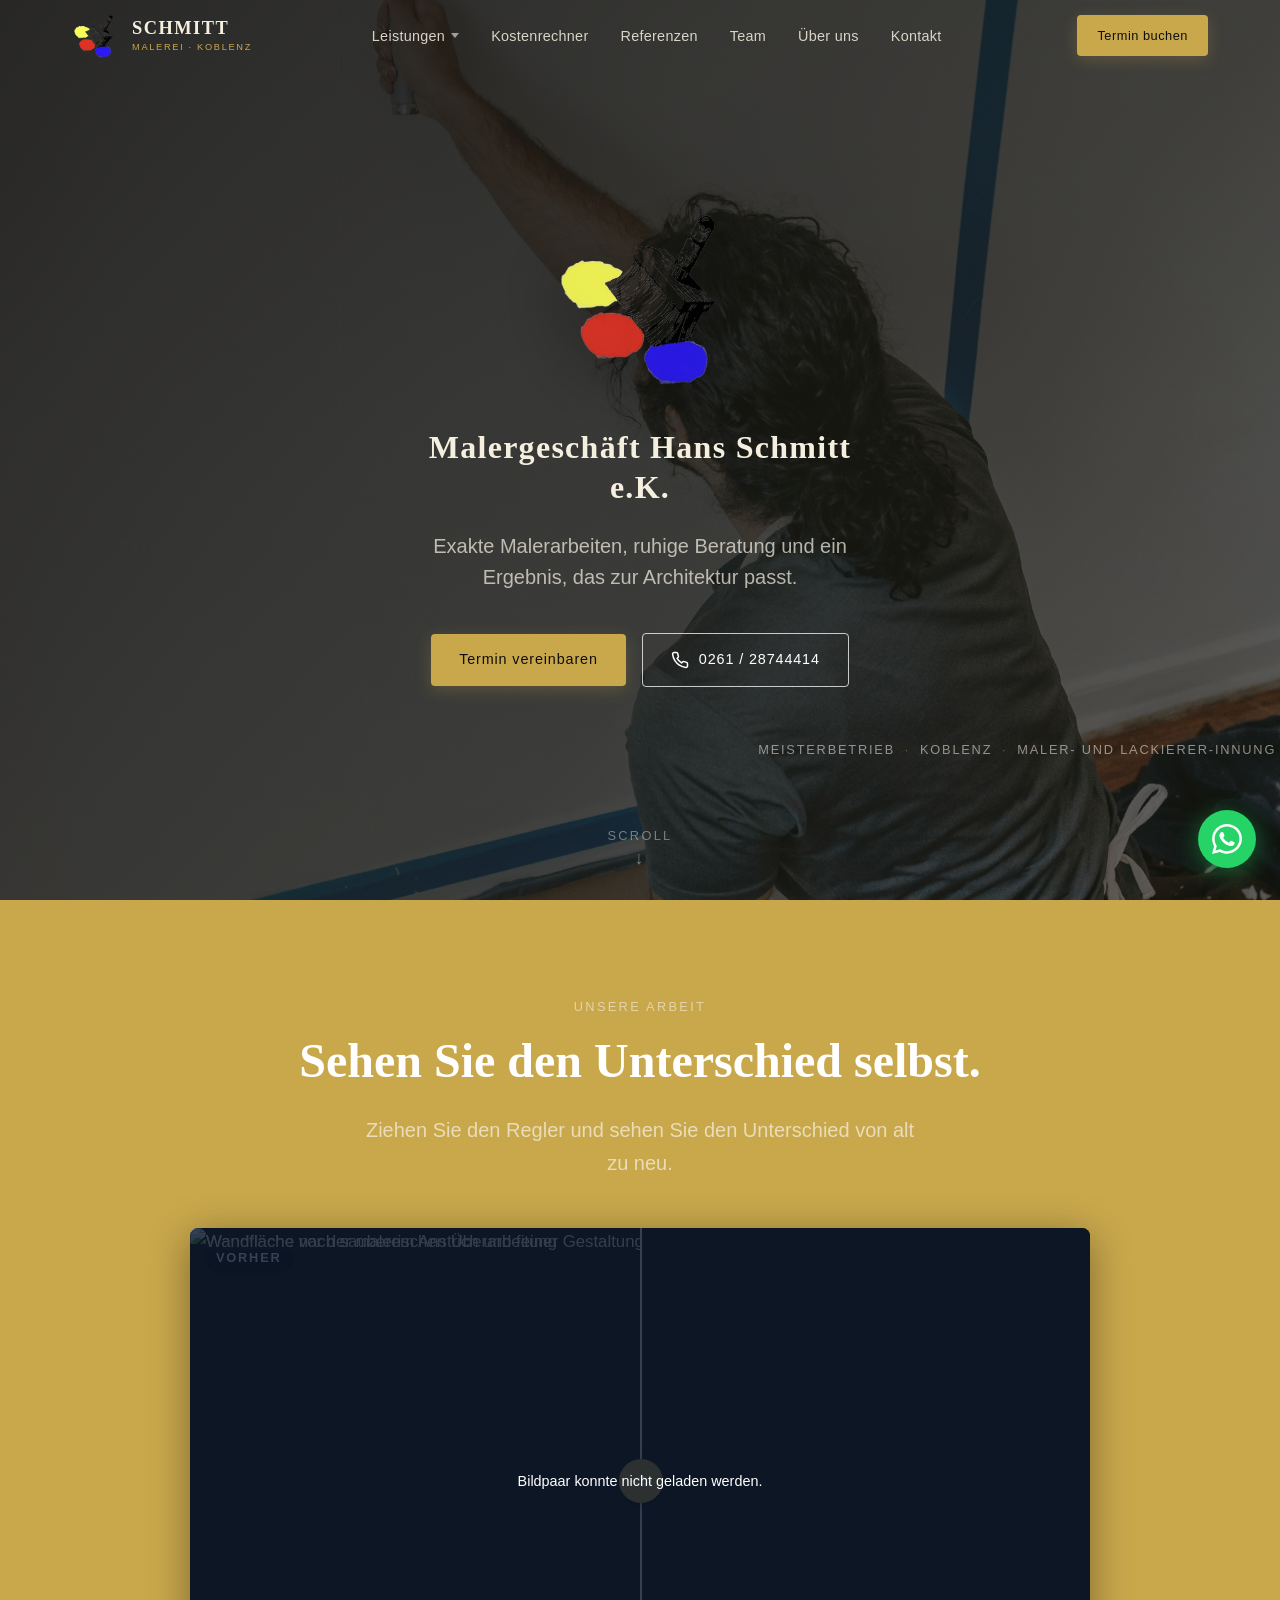
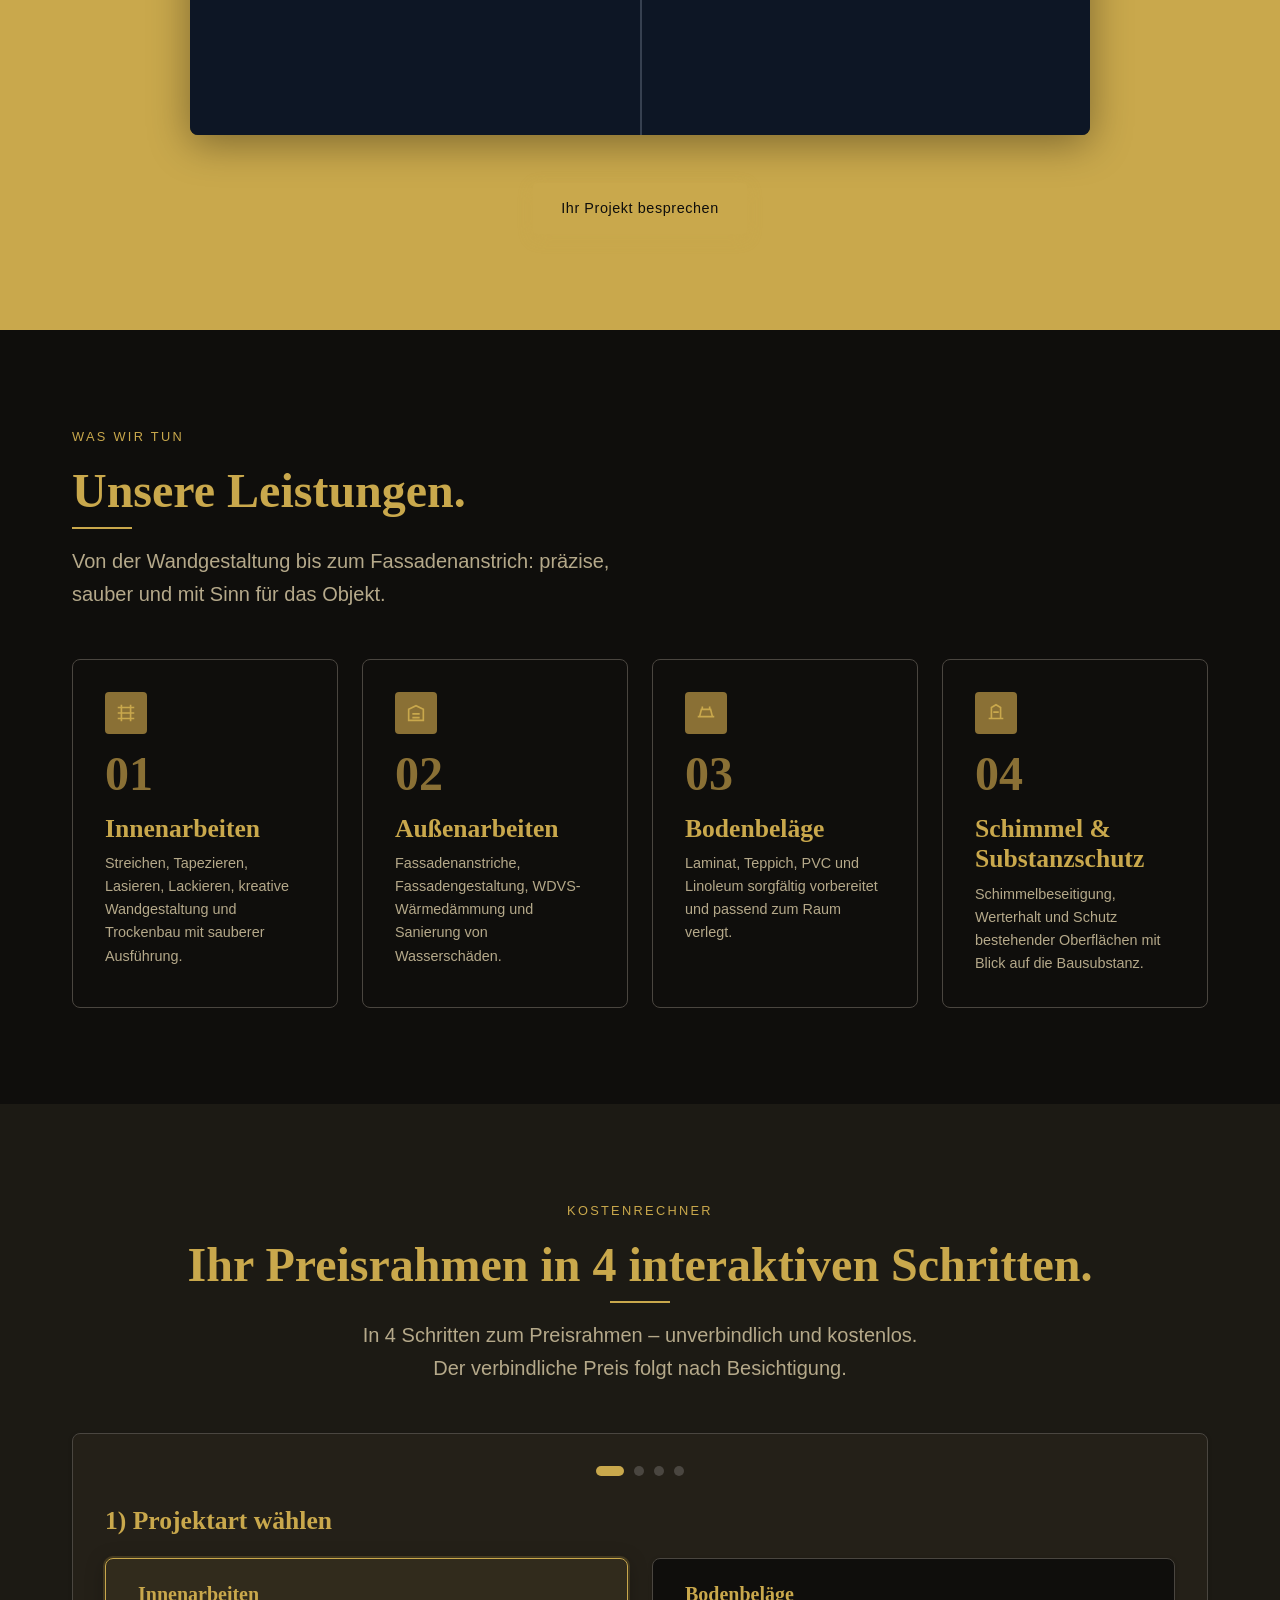
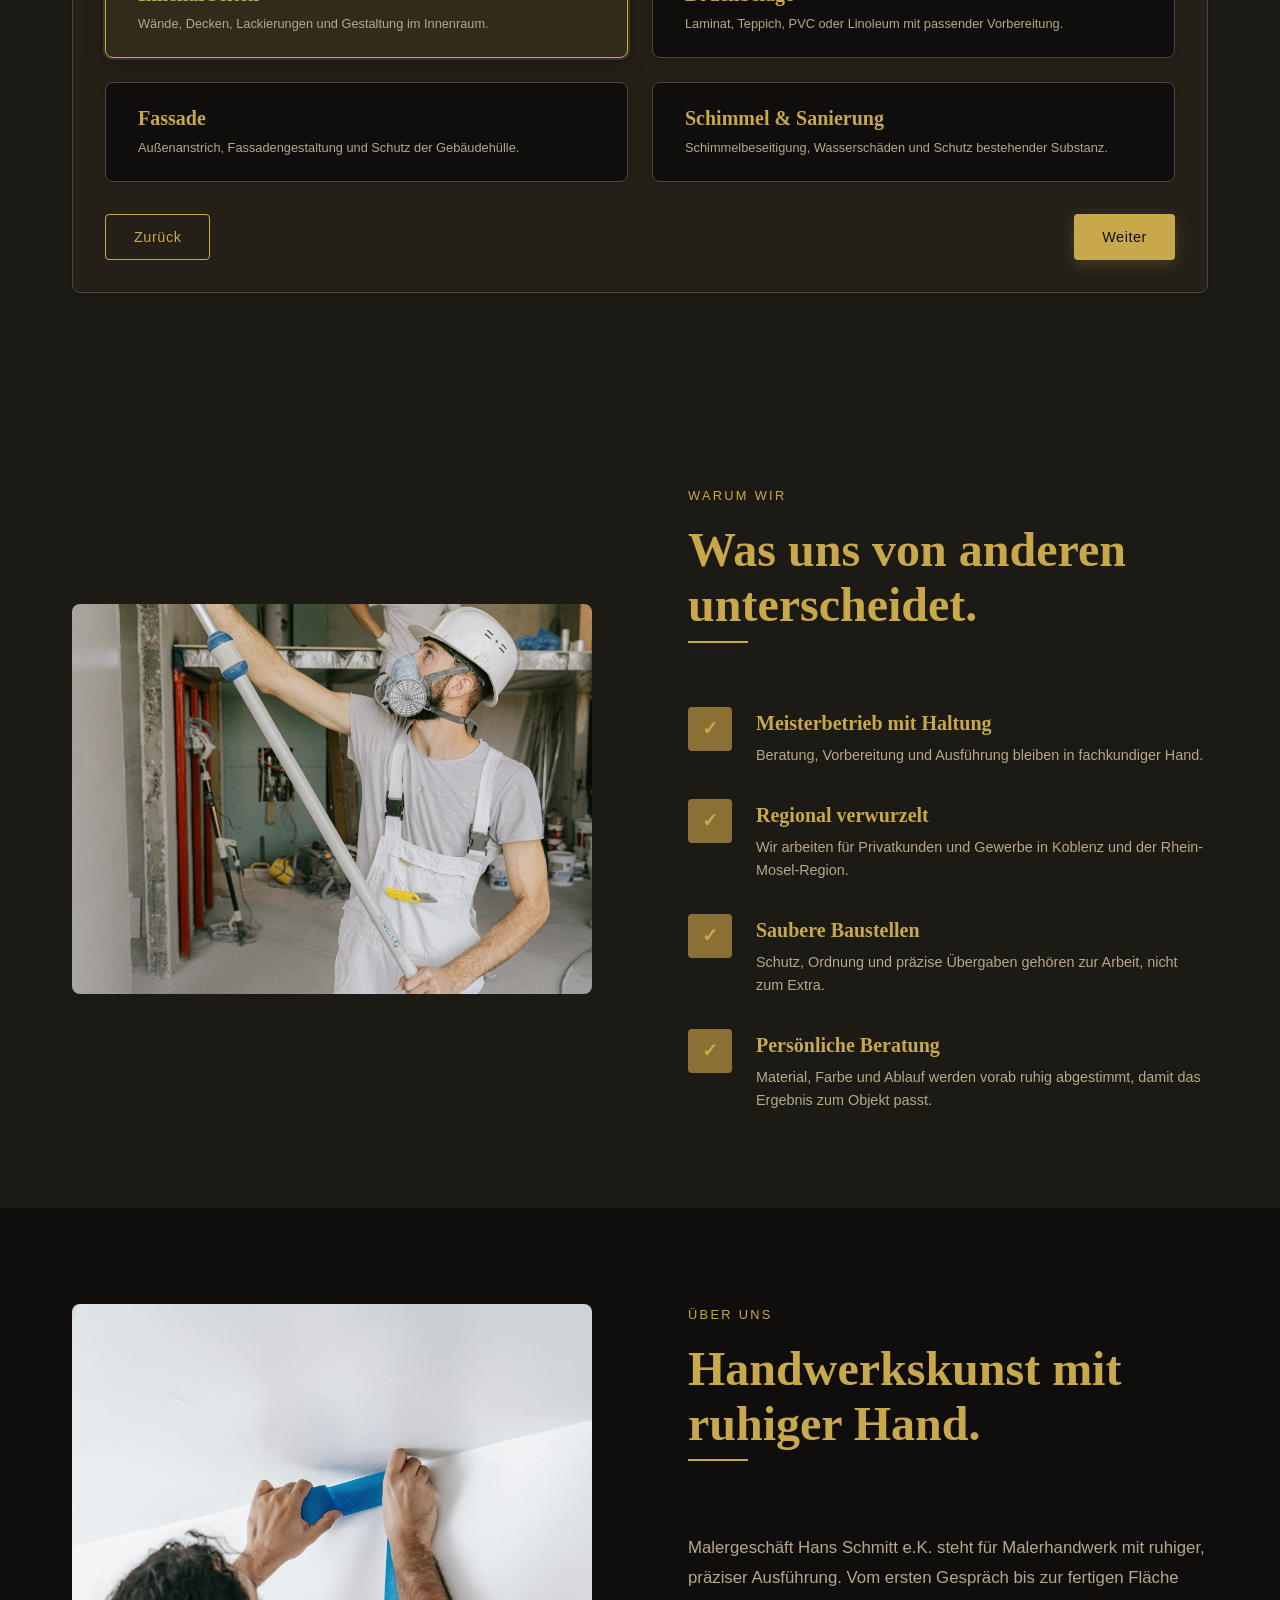
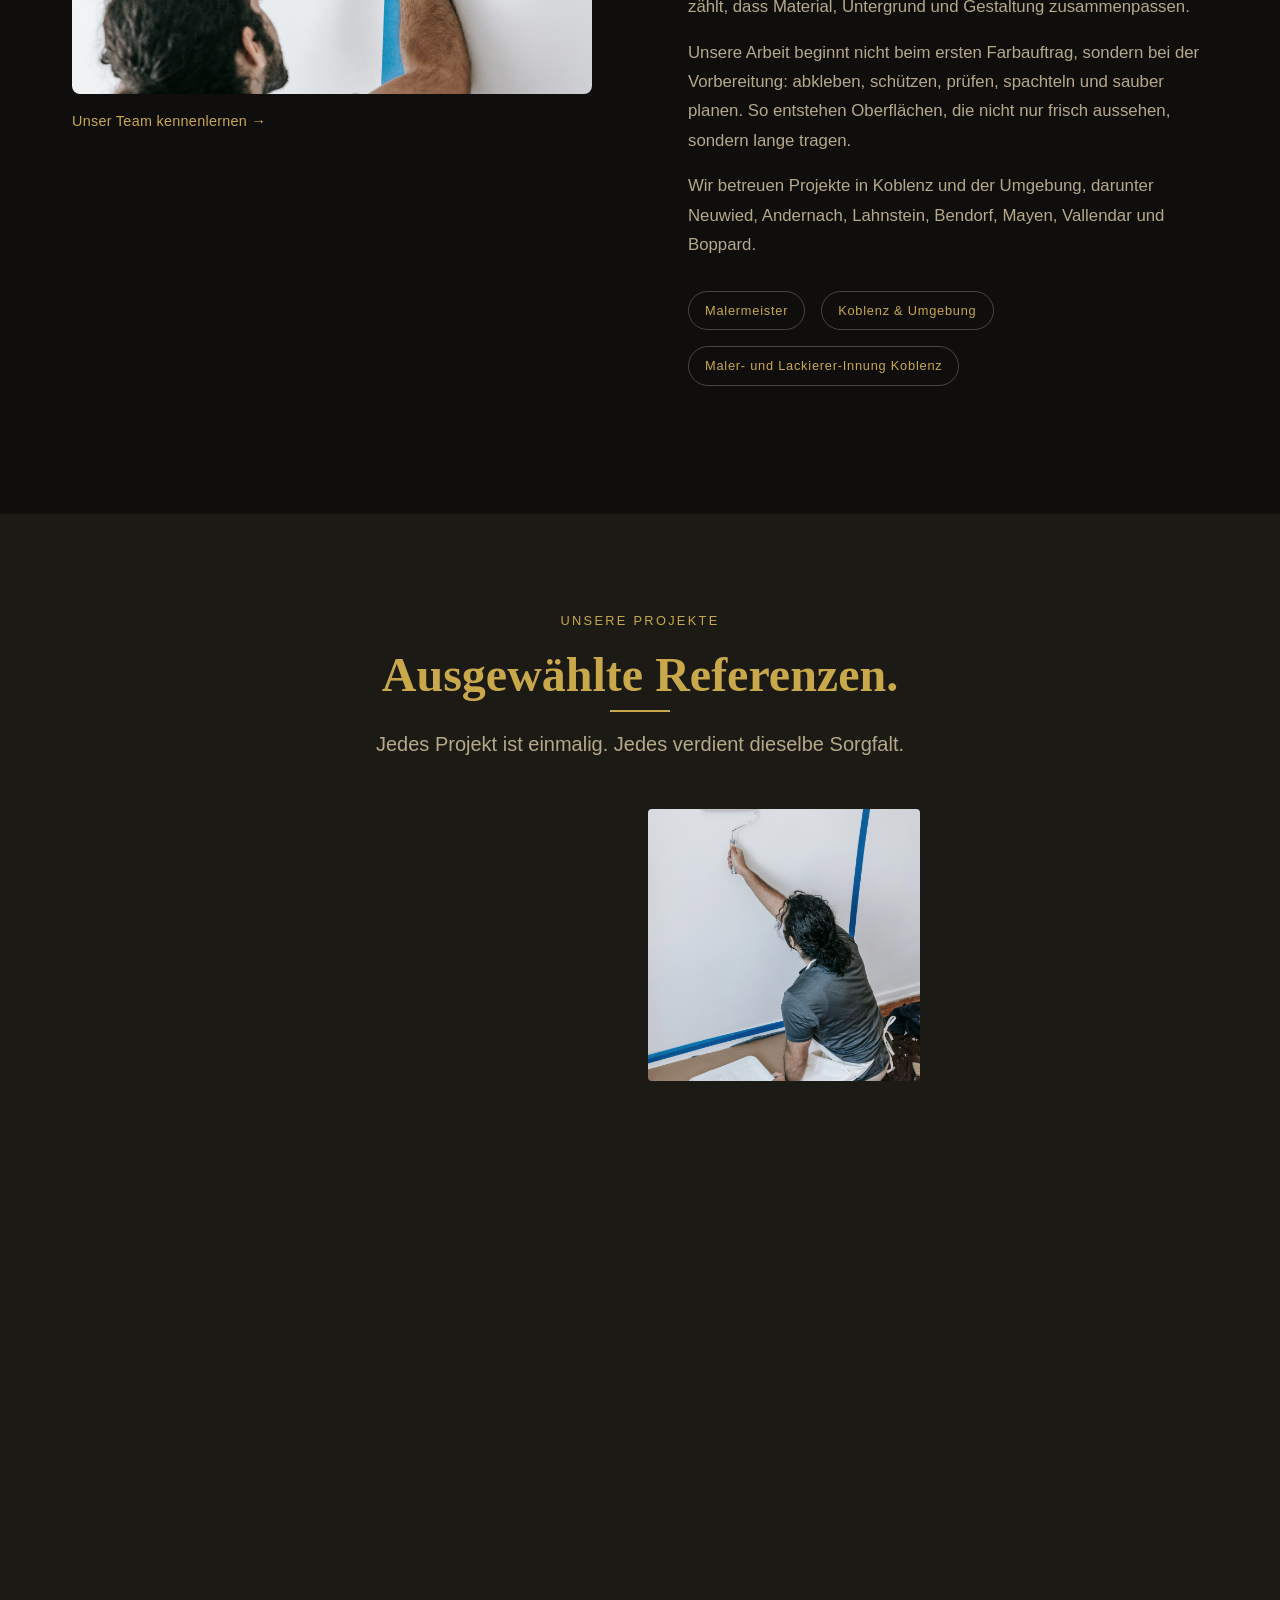
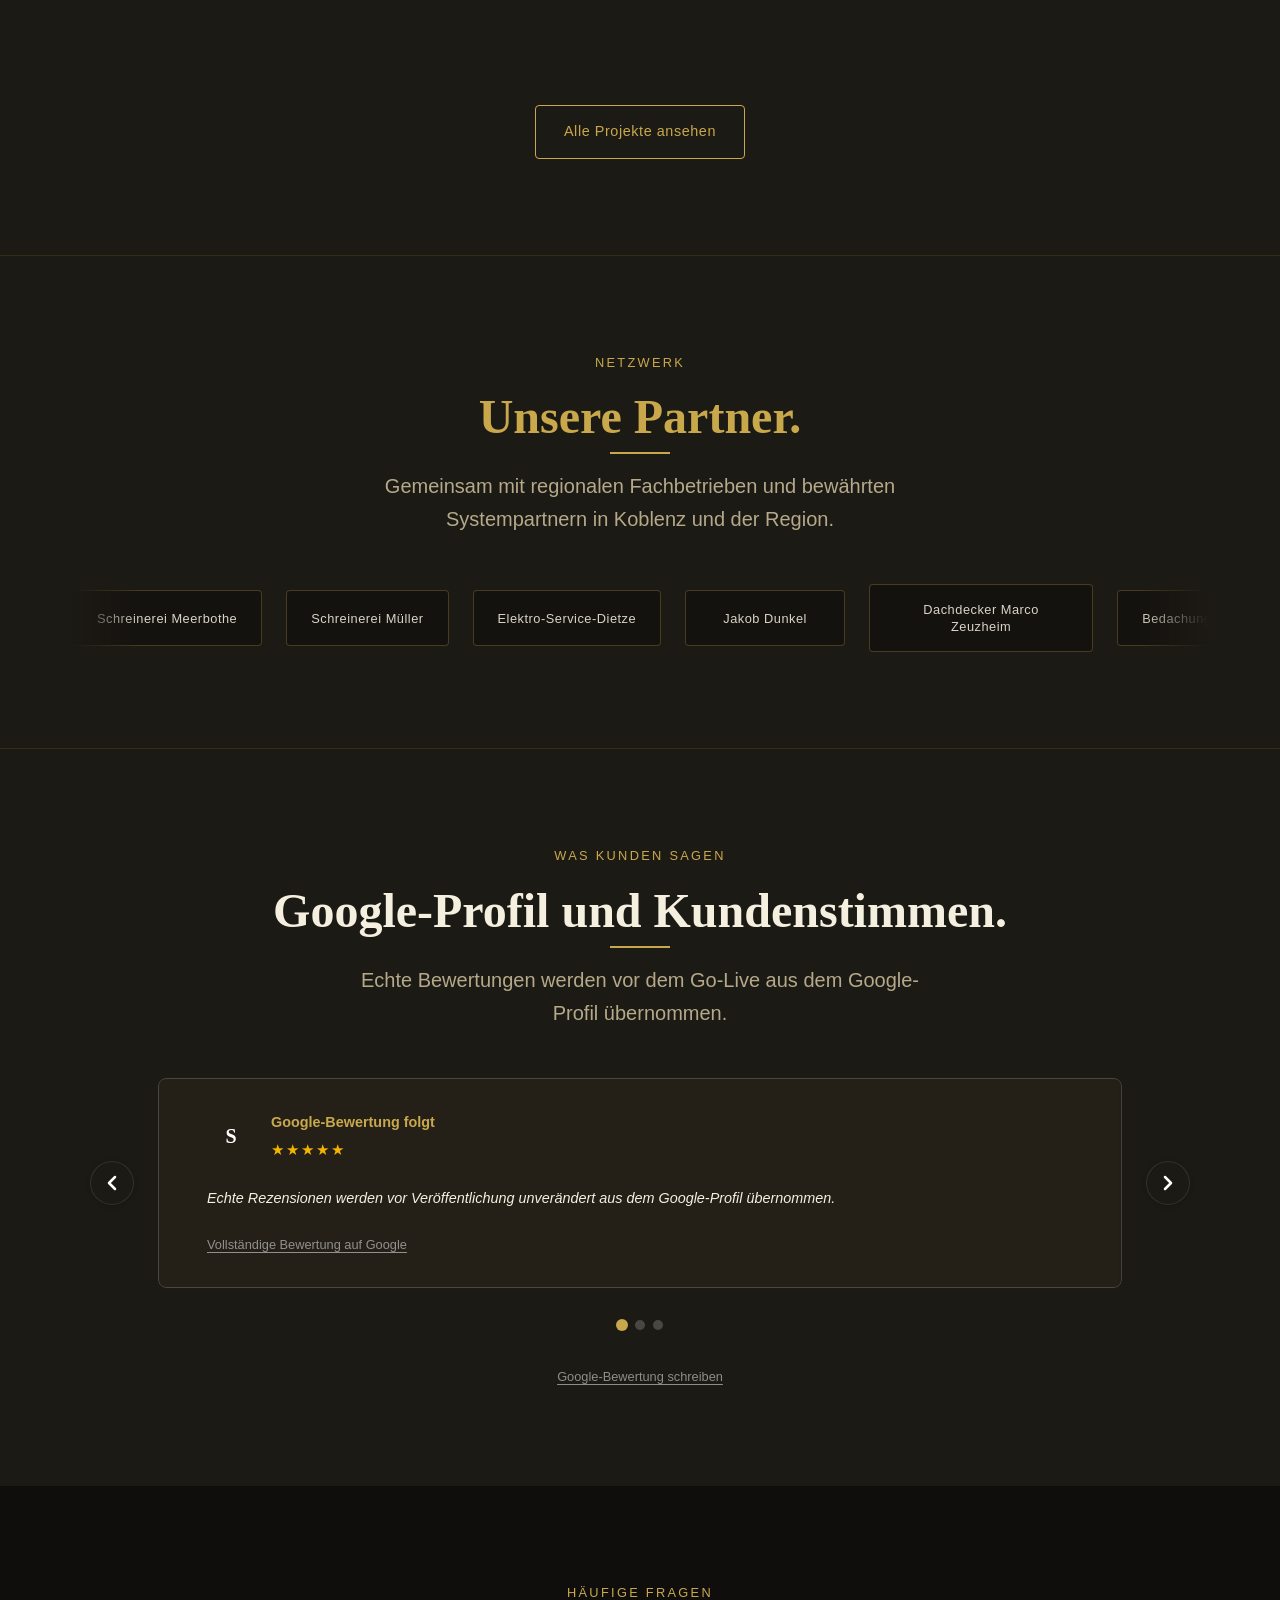
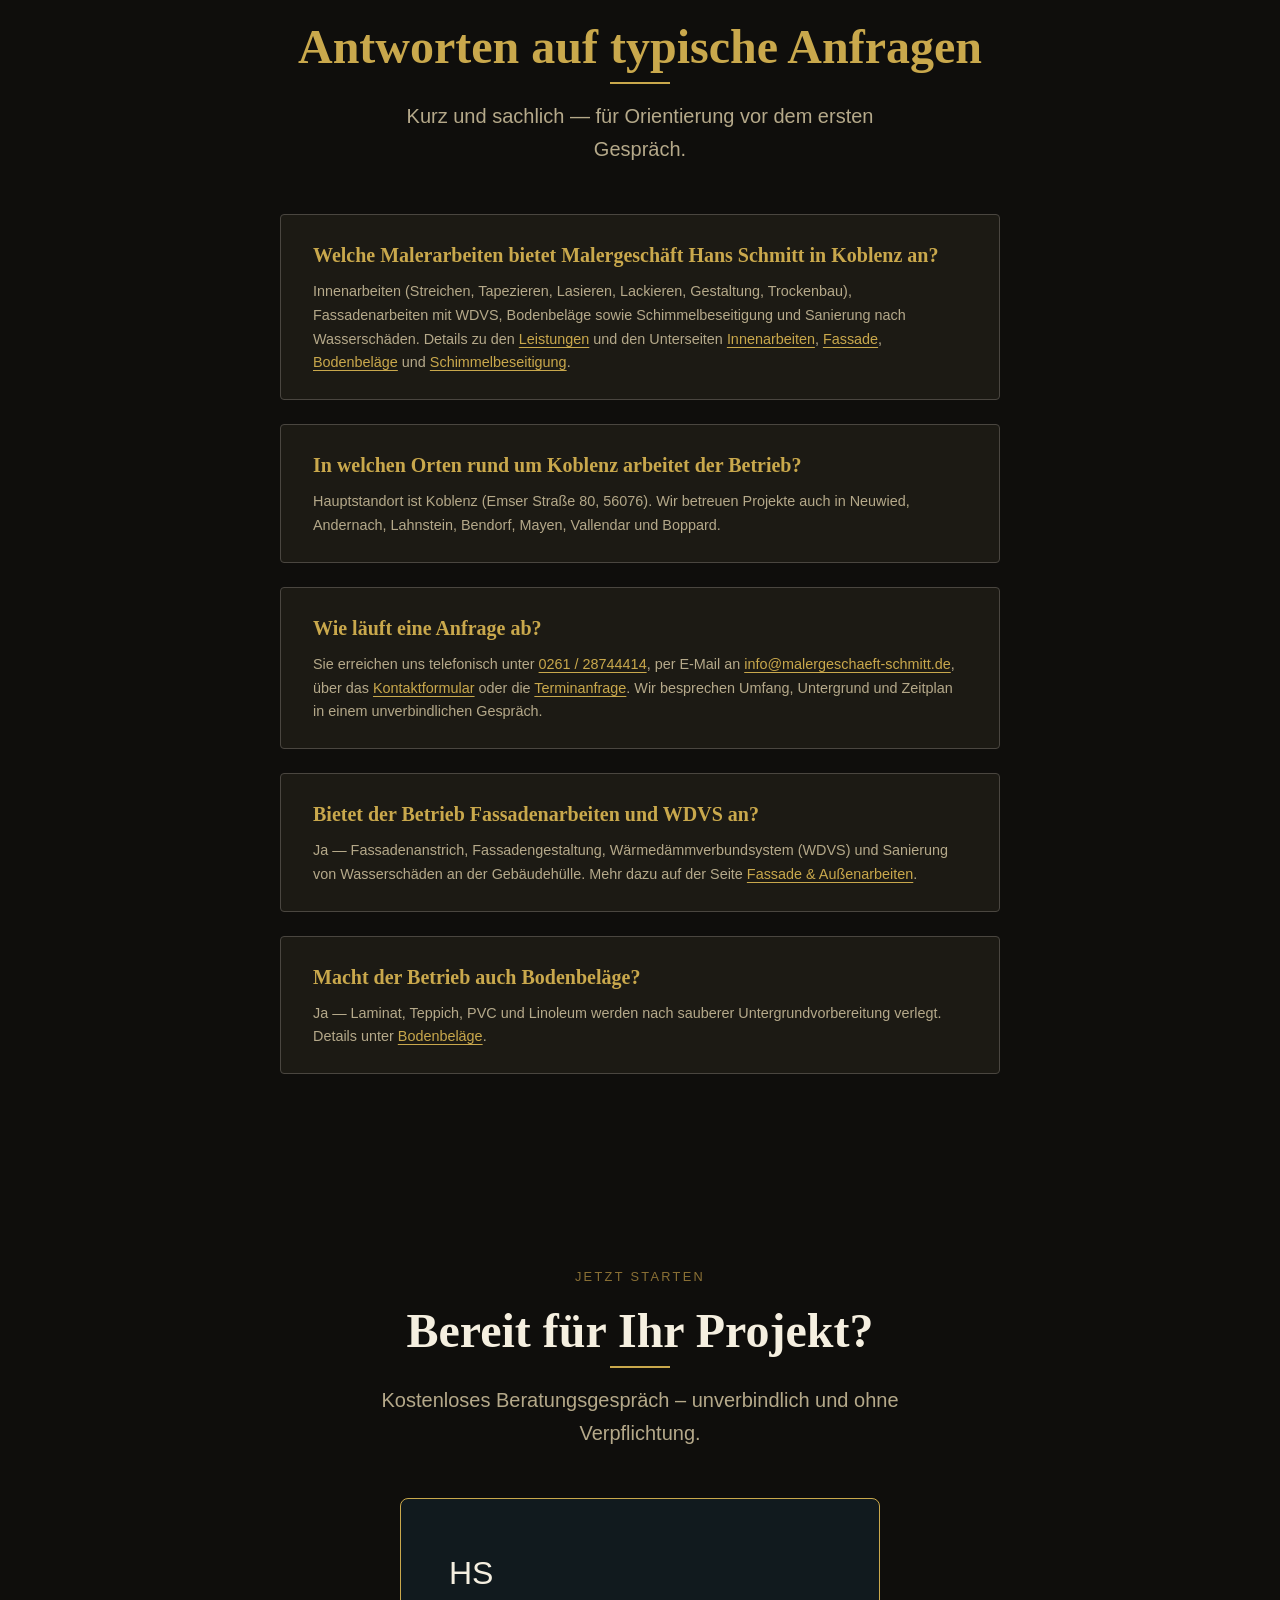
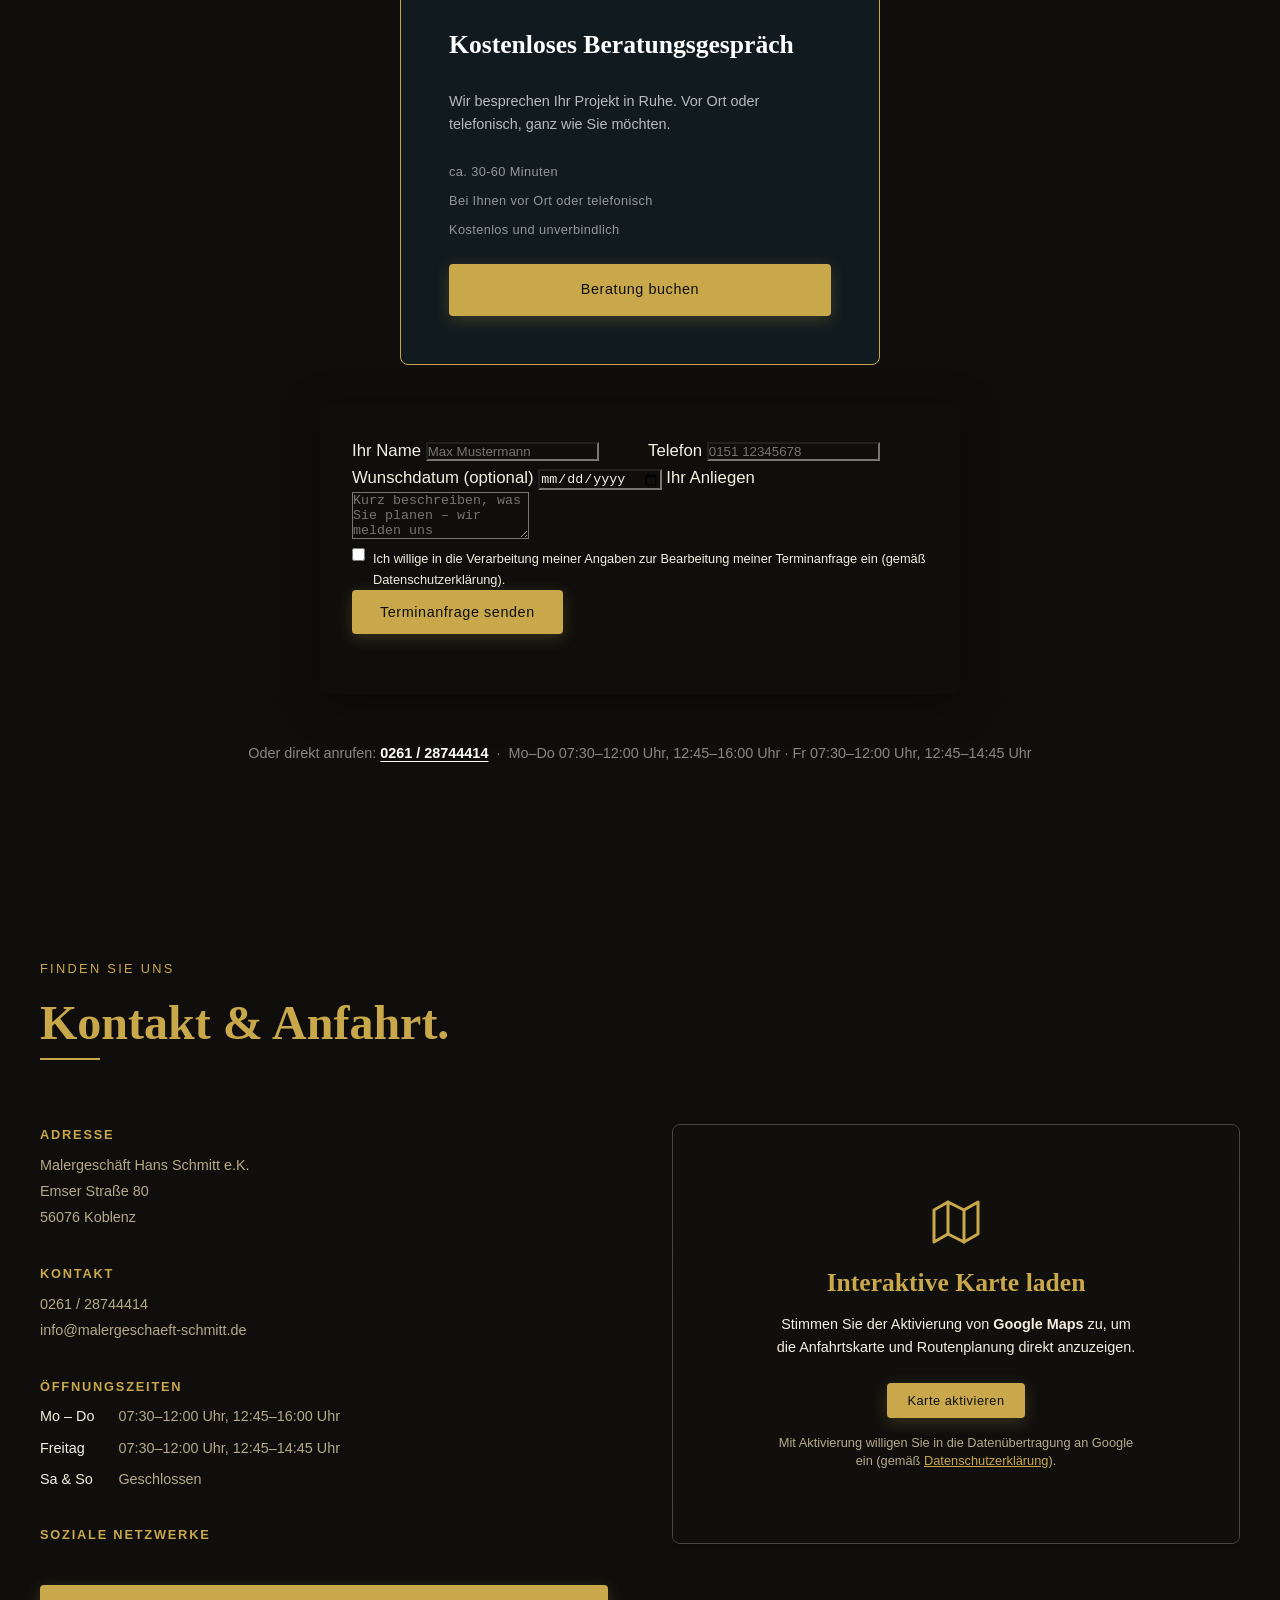
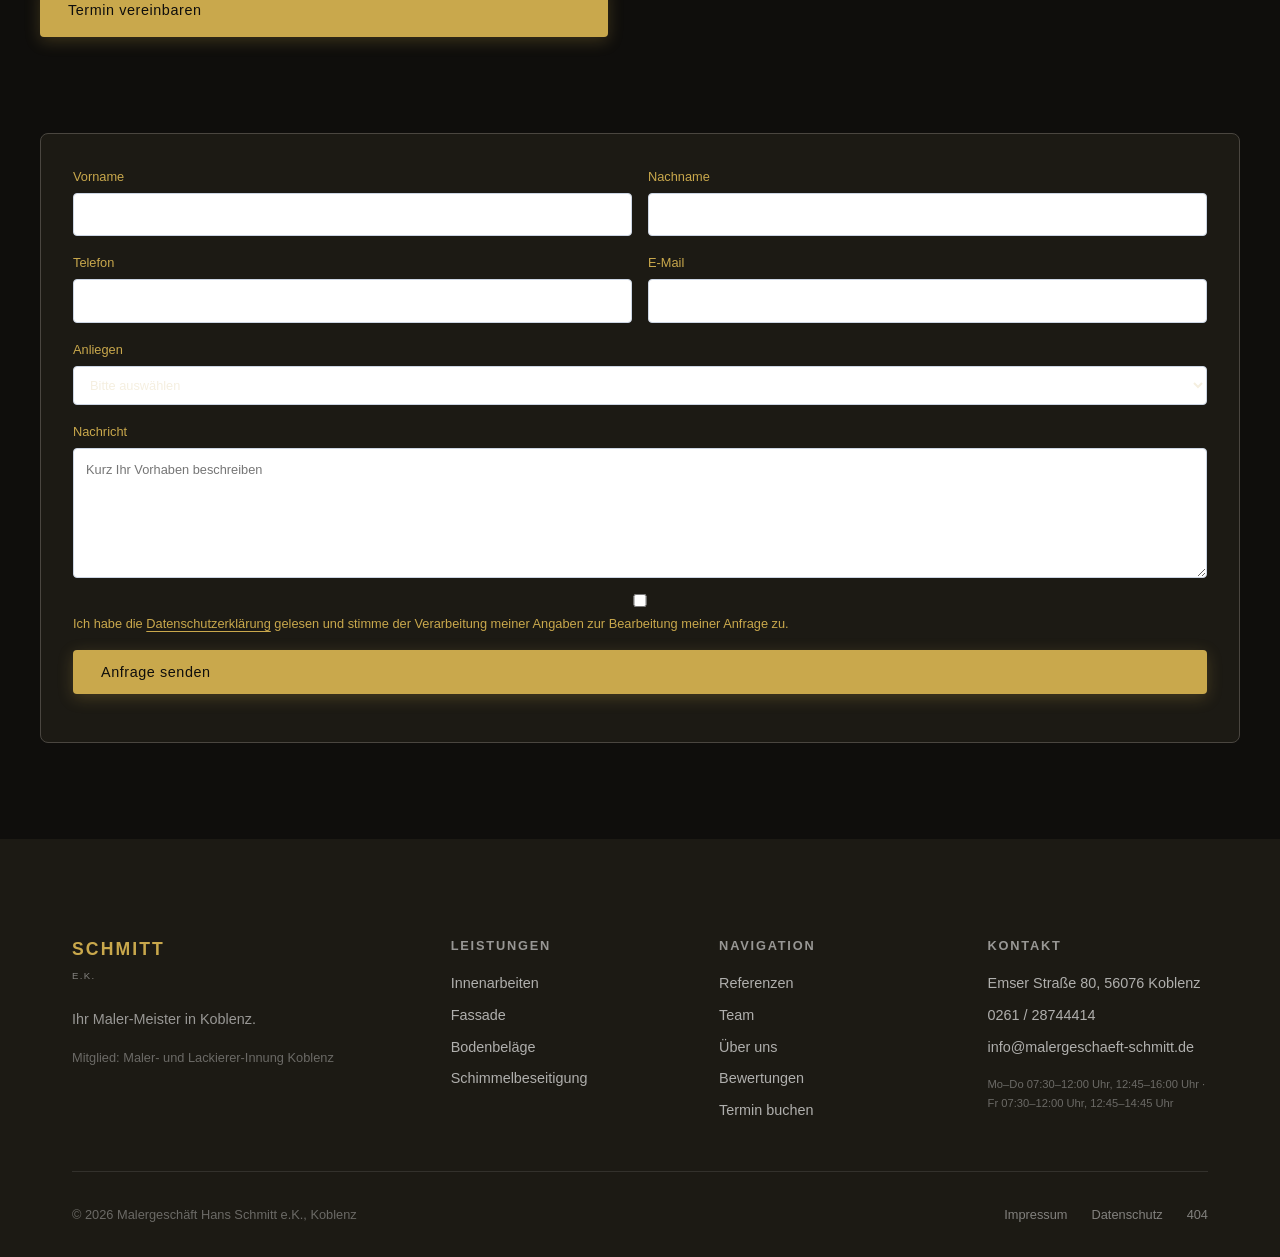
==== commit da47f713: "Add hero assets, centered hero layout, nav dropdown, and partner marquee. Move reference JPGs and he" ====
--- a/website/index.html
+++ b/website/index.html
@@ -25,8 +25,9 @@
   <meta name="twitter:description" content="Malermeister in Koblenz: Innenarbeiten, Fassade streichen, Tapezieren, Bodenbeläge und Schimmelbeseitigung.">
   <meta name="twitter:image" content="https://malergeschaeft-schmitt.de/images/og-image.svg">
   <meta name="twitter:image:alt" content="Malergeschäft Hans Schmitt e.K. — Malermeister in Koblenz">
-  <link rel="icon" type="image/svg+xml" href="images/favicon-client.svg">
-  <link rel="preload" as="image" href="images/hero-poster.svg" type="image/svg+xml" fetchpriority="high">
+  <link rel="icon" type="image/png" href="images/favicon-client.png">
+  <link rel="apple-touch-icon" href="images/apple-touch-icon.png">
+  <link rel="preload" as="image" href="images/ref_3.jpg" fetchpriority="high">
   <link rel="stylesheet" href="css/variables.css">
   <link rel="stylesheet" href="css/animations.css" media="print" onload="this.media='all'">
   <noscript><link rel="stylesheet" href="css/animations.css"></noscript>
@@ -330,13 +331,24 @@
   <nav class="nav" id="mainNav" aria-label="Hauptnavigation">
     <div class="nav__inner">
       <a href="#hero" class="nav__wordmark" aria-label="Malergeschäft Hans Schmitt e.K., Startseite">
-        <picture>
-          <img class="nav__logo" src="images/logo-client.svg" alt="Malergeschäft Hans Schmitt e.K." data-config-alt="true" width="39" height="42" decoding="async" fetchpriority="high">
-        </picture>
+        <img class="nav__logo" src="images/logo-client.png" alt="" width="48" height="48" decoding="async" fetchpriority="high" aria-hidden="true">
+        <span class="nav__wordmark-text">
+          <span class="nav__wordmark-name" data-config="nameKurz">Schmitt</span>
+          <span class="nav__wordmark-sub">Malerei · Koblenz</span>
+        </span>
       </a>
 
       <ul class="nav__links" role="list">
-        <li><a href="#leistungen">Leistungen</a></li>
+        <li class="nav__item nav__item--dropdown">
+          <button type="button" class="nav__dropdown-btn" id="navLeistungenBtn" aria-expanded="false" aria-controls="navLeistungenMenu" aria-haspopup="true">Leistungen</button>
+          <ul class="nav__dropdown" id="navLeistungenMenu" role="menu" hidden>
+            <li role="none"><a role="menuitem" href="leistungen/innenarbeiten.html">Innenarbeiten</a></li>
+            <li role="none"><a role="menuitem" href="leistungen/fassade.html">Fassade &amp; Außenarbeiten</a></li>
+            <li role="none"><a role="menuitem" href="leistungen/bodenbelaege.html">Bodenbeläge</a></li>
+            <li role="none"><a role="menuitem" href="leistungen/schimmelbeseitigung.html">Schimmelbeseitigung</a></li>
+            <li role="none" class="nav__dropdown-divider"><a role="menuitem" href="#leistungen">Übersicht Startseite</a></li>
+          </ul>
+        </li>
         <li data-nav-calc><a href="#kostenrechner">Kostenrechner</a></li>
         <li><a href="#referenzen">Referenzen</a></li>
         <li><a href="team.html">Team</a></li>
@@ -355,7 +367,14 @@
   <!-- Mobile overlay -->
   <div class="nav__mobile" id="navMobile" role="dialog" aria-label="Navigation">
     <button class="nav__mobile-close" id="navMobileClose" aria-label="Menü schließen">✕</button>
-    <a href="#leistungen">Leistungen</a>
+    <details class="nav__mobile-group">
+      <summary>Leistungen</summary>
+      <a href="leistungen/innenarbeiten.html">Innenarbeiten</a>
+      <a href="leistungen/fassade.html">Fassade &amp; Außenarbeiten</a>
+      <a href="leistungen/bodenbelaege.html">Bodenbeläge</a>
+      <a href="leistungen/schimmelbeseitigung.html">Schimmelbeseitigung</a>
+      <a href="#leistungen">Übersicht Startseite</a>
+    </details>
     <a href="#kostenrechner" data-nav-calc>Kostenrechner</a>
     <a href="#referenzen">Referenzen</a>
     <a href="team.html">Team</a>
@@ -382,66 +401,47 @@
           loop
           playsinline
           preload="auto"
-          poster="images/hero-poster.svg">
+          poster="images/ref_3.jpg"
+          data-videoCandidates="images/hero-video.mp4">
+          <source src="images/hero-video.mp4" type="video/mp4">
         </video>
         <div class="hero__overlay"></div>
       </div>
 
-      <div class="hero__content container">
-        <div class="hero__body">
-          <span class="hero__eyebrow" data-config="heroEyebrow">Meisterbetrieb · Koblenz</span>
-
-          <h1 class="hero__h1">
-            <span class="word">Ihr</span>
-            <span class="word" data-config="handwerksbezeichnung">Maler</span>
-            <span class="word word--accent"><em data-config="nameKurz">Schmitt</em></span>
-            <span class="word">für</span>
-            <span class="word">feine</span>
-            <span class="word">Oberflächen.</span>
+      <div class="hero__content">
+        <div class="hero__center">
+          <div class="hero__brand" aria-hidden="true">
+            <img class="hero__logo" src="images/logo-client.png" alt="" width="160" height="160" decoding="async">
+          </div>
+
+          <h1 class="hero__title">
+            <span class="hero__title-line" data-config="name">Malergeschäft Hans Schmitt e.K.</span>
+            <span class="hero__title-sub" data-config="slogan">Exakte Malerarbeiten, ruhige Beratung und ein Ergebnis, das zur Architektur passt.</span>
           </h1>
 
-          <p class="hero__sub" data-config="slogan">Exakte Malerarbeiten, ruhige Beratung und ein Ergebnis, das zur Architektur passt.</p>
-
           <div class="hero__ctas">
-            <a href="#termin" class="btn btn--primary">Termin vereinbaren</a>
-            <a href="referenzen.html" class="btn btn--ghost">Unsere Referenzen</a>
-          </div>
-
-          <a
-            href="#"
-            data-config-href="googleBewertung"
-            target="_blank"
-            rel="noopener noreferrer"
-            class="hero__google-pill"
-            aria-label="Google-Bewertungen ansehen">
-            <span class="hero__google-pill-stars">Google</span>
-            <span class="hero__google-pill-value">Profil</span>
-            <span class="hero__google-pill-meta">Standort und Bewertungen ansehen</span>
-          </a>
-        </div>
-
-        <div class="hero__trust">
-          <div class="trust-item">
-            <span class="trust-item__value">Meister</span>
-            <span class="trust-item__label">Handwerk</span>
-          </div>
-          <div class="trust-divider"></div>
-          <div class="trust-item">
-            <span class="trust-item__value">Koblenz</span>
-            <span class="trust-item__label">und Umgebung</span>
-          </div>
-          <div class="trust-divider"></div>
-          <div class="trust-item">
-            <span class="trust-item__value">1</span>
-            <span class="trust-item__label">Ansprechpartner</span>
-          </div>
-        </div>
-      </div>
-
-      <div class="scroll-indicator" id="scrollIndicator" aria-hidden="true">
-        <span>Scroll</span>
-        <div class="scroll-indicator__arrow">↓</div>
-      </div>
+            <a href="#termin" class="btn btn--primary btn--lg">Termin vereinbaren</a>
+            <a href="tel:#" class="btn btn--ghost btn--lg hero__cta-phone" data-config-href="tel">
+              <svg width="18" height="18" viewBox="0 0 24 24" fill="none" stroke="currentColor" stroke-width="2" stroke-linecap="round" stroke-linejoin="round" aria-hidden="true"><path d="M22 16.92v3a2 2 0 0 1-2.18 2 19.79 19.79 0 0 1-8.63-3.07 19.5 19.5 0 0 1-6-6 19.79 19.79 0 0 1-3.07-8.67A2 2 0 0 1 4.11 2h3a2 2 0 0 1 2 1.72 12.84 12.84 0 0 0 .7 2.81 2 2 0 0 1-.45 2.11L8.09 9.91a16 16 0 0 0 6 6l1.27-1.27a2 2 0 0 1 2.11-.45 12.84 12.84 0 0 0 2.81.7A2 2 0 0 1 22 16.92z"/></svg>
+              <span data-config="telefonDisplay">0261 / 28744414</span>
+            </a>
+          </div>
+        </div>
+
+        <p class="hero__credentials">
+          <span>Meisterbetrieb</span>
+          <span class="hero__credentials-sep" aria-hidden="true">·</span>
+          <span data-config="ort">Koblenz</span>
+          <span class="hero__credentials-sep" aria-hidden="true">·</span>
+          <span data-config="fachverband">Maler- und Lackierer-Innung Koblenz</span>
+        </p>
+
+        <a href="#leistungen" class="scroll-indicator" id="scrollIndicator" aria-label="Weiter zu den Leistungen">
+          <span>Scroll</span>
+          <span class="scroll-indicator__arrow" aria-hidden="true">↓</span>
+        </a>
+      </div>
+
     </div>
   </section>
 
@@ -479,14 +479,14 @@
 
         <div class="vn-img vn-before">
           <picture>
-            <img src="images/vorher_slide.svg" alt="Wandfläche vor der malerischen Überarbeitung" width="1024" height="571" decoding="async">
+            <img src="images/vorher_slide.jpg" alt="Wandfläche vor der malerischen Überarbeitung" width="1024" height="571" decoding="async">
           </picture>
           <span class="vn-label vn-label-before">Vorher</span>
         </div>
 
         <div class="vn-img vn-after">
           <picture>
-            <img src="images/nachher_slide.svg" alt="Wandfläche nach sauberem Anstrich und feiner Gestaltung" width="1024" height="571" decoding="async">
+            <img src="images/nachher_slide.jpg" alt="Wandfläche nach sauberem Anstrich und feiner Gestaltung" width="1024" height="571" decoding="async">
           </picture>
           <span class="vn-label vn-label-after">Nachher</span>
         </div>
@@ -517,41 +517,41 @@
       </header>
 
       <div class="leistungen-grid">
-        <article class="leistung-card reveal reveal-delay-1">
+        <a class="leistung-card reveal reveal-delay-1" href="leistungen/innenarbeiten.html">
           <div class="leistung-card__icon" aria-hidden="true">
             <svg viewBox="0 0 24 24" focusable="false"><path d="M3 12h18M3 6h18M3 18h18M7 3v18M17 3v18"/></svg>
           </div>
           <div class="leistung-card__num">01</div>
           <h3 class="leistung-card__title" data-config="leistung1Titel">Innenarbeiten</h3>
           <p class="leistung-card__text" data-config="leistung1Text">Streichen, Tapezieren, Lasieren, Lackieren, kreative Wandgestaltung und Trockenbau.</p>
-        </article>
-
-        <article class="leistung-card reveal reveal-delay-2">
+        </a>
+
+        <a class="leistung-card reveal reveal-delay-2" href="leistungen/fassade.html">
           <div class="leistung-card__icon" aria-hidden="true">
             <svg viewBox="0 0 24 24" focusable="false"><path d="M4 20V8l8-4 8 4v12H4zm4-7h8M8 17h8"/></svg>
           </div>
           <div class="leistung-card__num">02</div>
           <h3 class="leistung-card__title" data-config="leistung2Titel">Außenarbeiten</h3>
           <p class="leistung-card__text" data-config="leistung2Text">Fassadenanstriche, Fassadengestaltung, WDVS-Wärmedämmung und Wasserschadensanierung.</p>
-        </article>
-
-        <article class="leistung-card reveal reveal-delay-3">
+        </a>
+
+        <a class="leistung-card reveal reveal-delay-3" href="leistungen/bodenbelaege.html">
           <div class="leistung-card__icon" aria-hidden="true">
             <svg viewBox="0 0 24 24" focusable="false"><path d="M3 16h18M5 16l2-8h10l2 8M8 8V5m8 3V5"/></svg>
           </div>
           <div class="leistung-card__num">03</div>
           <h3 class="leistung-card__title" data-config="leistung3Titel">Bodenbeläge</h3>
           <p class="leistung-card__text" data-config="leistung3Text">Laminat, Teppich, PVC und Linoleum sorgfältig vorbereitet und verlegt.</p>
-        </article>
-
-        <article class="leistung-card reveal reveal-delay-4">
+        </a>
+
+        <a class="leistung-card reveal reveal-delay-4" href="leistungen/schimmelbeseitigung.html">
           <div class="leistung-card__icon" aria-hidden="true">
             <svg viewBox="0 0 24 24" focusable="false"><path d="M4 18h16M7 18V6l5-3 5 3v12M9 11h6"/></svg>
           </div>
           <div class="leistung-card__num">04</div>
           <h3 class="leistung-card__title" data-config="leistung4Titel">Schimmel &amp; Substanzschutz</h3>
           <p class="leistung-card__text" data-config="leistung4Text">Schimmelbeseitigung, Werterhalt und Schutz bestehender Oberflächen.</p>
-        </article>
+        </a>
       </div>
     </div>
   </section>
@@ -710,7 +710,7 @@
       <div class="warum-inner">
         <div class="warum-img-wrap reveal">
           <picture>
-            <img src="images/werkstatt.svg" alt="Werkstatt und Materialstimmung von Malergeschäft Hans Schmitt e.K." width="1200" height="900" loading="lazy" decoding="async">
+            <img src="images/werkstatt.jpg" alt="Werkstatt und Materialstimmung von Malergeschäft Hans Schmitt e.K." width="1200" height="900" loading="lazy" decoding="async">
           </picture>
         </div>
 
@@ -766,7 +766,7 @@
           <a class="familie-img-link" href="team.html">
             <div class="familie-img-main">
               <picture>
-                <img src="images/team-bild.svg" alt="Team und Arbeitsweise von Malergeschäft Hans Schmitt e.K." width="1200" height="900" loading="lazy" decoding="async">
+                <img src="images/team-bild.jpg" alt="Team und Arbeitsweise von Malergeschäft Hans Schmitt e.K." width="1200" height="900" loading="lazy" decoding="async">
               </picture>
             </div>
             <span class="familie-img-cta">Unser Team kennenlernen →</span>
@@ -803,17 +803,17 @@
           <div class="familie-docs reveal reveal-delay-3" hidden>
             <div class="familie-doc" id="dokBild1">
               <picture>
-                <img src="images/logo-client.svg" alt="Meisterbrief Malergeschäft Hans Schmitt e.K." width="720" height="1080" loading="lazy" decoding="async">
+                <img src="images/logo-client.png" alt="Meisterbrief Malergeschäft Hans Schmitt e.K." width="720" height="1080" loading="lazy" decoding="async">
               </picture>
             </div>
             <div class="familie-doc" id="dokBild2">
               <picture>
-                <img src="images/logo-client.svg" alt="Zertifikat Malergeschäft Hans Schmitt e.K." width="469" height="700" loading="lazy" decoding="async">
+                <img src="images/logo-client.png" alt="Zertifikat Malergeschäft Hans Schmitt e.K." width="469" height="700" loading="lazy" decoding="async">
               </picture>
             </div>
             <div class="familie-doc" id="dokBild3">
               <picture>
-                <img src="images/logo-client.svg" alt="Urkunde Malergeschäft Hans Schmitt e.K." width="465" height="700" loading="lazy" decoding="async">
+                <img src="images/logo-client.png" alt="Urkunde Malergeschäft Hans Schmitt e.K." width="465" height="700" loading="lazy" decoding="async">
               </picture>
             </div>
           </div>
@@ -836,43 +836,43 @@
 
       <div class="ref-grid reveal">
         <div class="ref-item">
-          <picture><img src="images/ref_1.svg" alt="Referenzbild Innenanstrich in warmem Creme-Ton" width="350" height="350" loading="lazy" decoding="async"></picture>
+          <picture><img src="images/ref_1.jpg" alt="Referenzbild Innenanstrich in warmem Creme-Ton" width="350" height="350" loading="lazy" decoding="async"></picture>
           <div class="ref-item__overlay"><span>Innenarbeiten</span></div>
         </div>
         <div class="ref-item">
-          <picture><img src="images/ref_2.svg" alt="Referenzbild Tapezierarbeit mit ruhigem Wandbild" width="350" height="350" loading="lazy" decoding="async"></picture>
+          <picture><img src="images/ref_2.jpg" alt="Referenzbild Tapezierarbeit mit ruhigem Wandbild" width="350" height="350" loading="lazy" decoding="async"></picture>
           <div class="ref-item__overlay"><span>Tapezieren</span></div>
         </div>
         <div class="ref-item">
-          <picture><img src="images/ref_3.svg" alt="Referenzbild Fassadenanstrich in Koblenz" width="350" height="350" loading="lazy" decoding="async"></picture>
+          <picture><img src="images/ref_3.jpg" alt="Referenzbild Fassadenanstrich in Koblenz" width="350" height="350" loading="lazy" decoding="async"></picture>
           <div class="ref-item__overlay"><span>Fassade</span></div>
         </div>
         <div class="ref-item">
-          <picture><img src="images/ref_4.svg" alt="Referenzbild Lackierarbeit an Türen und Zargen" width="350" height="350" loading="lazy" decoding="async"></picture>
+          <picture><img src="images/ref_4.jpg" alt="Referenzbild Lackierarbeit an Türen und Zargen" width="350" height="350" loading="lazy" decoding="async"></picture>
           <div class="ref-item__overlay"><span>Lackieren</span></div>
         </div>
         <div class="ref-item">
-          <picture><img src="images/ref_5.svg" alt="Referenzbild Bodenbelag in Wohnraum" width="350" height="350" loading="lazy" decoding="async"></picture>
+          <picture><img src="images/ref_5.jpg" alt="Referenzbild Bodenbelag in Wohnraum" width="350" height="350" loading="lazy" decoding="async"></picture>
           <div class="ref-item__overlay"><span>Bodenbelag</span></div>
         </div>
         <div class="ref-item">
-          <picture><img src="images/ref_6.svg" alt="Referenzbild Sanierung nach Feuchteschaden" width="350" height="350" loading="lazy" decoding="async"></picture>
+          <picture><img src="images/ref_6.jpg" alt="Referenzbild Sanierung nach Feuchteschaden" width="350" height="350" loading="lazy" decoding="async"></picture>
           <div class="ref-item__overlay"><span>Sanierung</span></div>
         </div>
         <div class="ref-item">
-          <picture><img src="images/ref_7.svg" alt="Referenzbild Dekor- und Spachteltechnik" width="350" height="350" loading="lazy" decoding="async"></picture>
+          <picture><img src="images/ref_7.jpg" alt="Referenzbild Dekor- und Spachteltechnik" width="350" height="350" loading="lazy" decoding="async"></picture>
           <div class="ref-item__overlay"><span>Gestaltung</span></div>
         </div>
         <div class="ref-item">
-          <picture><img src="images/ref_8.svg" alt="Referenzbild Treppenhaus mit frischem Anstrich" width="350" height="350" loading="lazy" decoding="async"></picture>
+          <picture><img src="images/ref_8.jpg" alt="Referenzbild Treppenhaus mit frischem Anstrich" width="350" height="350" loading="lazy" decoding="async"></picture>
           <div class="ref-item__overlay"><span>Treppenhaus</span></div>
         </div>
         <div class="ref-item">
-          <picture><img src="images/ref_9.svg" alt="Referenzbild gewerbliche Malerarbeiten" width="350" height="350" loading="lazy" decoding="async"></picture>
+          <picture><img src="images/ref_9.jpg" alt="Referenzbild gewerbliche Malerarbeiten" width="350" height="350" loading="lazy" decoding="async"></picture>
           <div class="ref-item__overlay"><span>Gewerbe</span></div>
         </div>
         <div class="ref-item">
-          <picture><img src="images/ref_10.svg" alt="Referenzbild Schimmelbeseitigung und Schutzanstrich" width="350" height="350" loading="lazy" decoding="async"></picture>
+          <picture><img src="images/ref_10.jpg" alt="Referenzbild Schimmelbeseitigung und Schutzanstrich" width="350" height="350" loading="lazy" decoding="async"></picture>
           <div class="ref-item__overlay"><span>Schimmelbeseitigung</span></div>
         </div>
       </div>
@@ -880,6 +880,21 @@
       <div class="ref-cta reveal">
         <a href="referenzen.html" class="btn btn--secondary">Alle Projekte ansehen</a>
       </div>
+    </div>
+  </section>
+
+
+  <!-- ╔════════════════════════════════╗ -->
+  <!-- ║  PARTNER                       ║ -->
+  <!-- ╚════════════════════════════════╝ -->
+  <section class="section section--partner" id="partner">
+    <div class="container">
+      <header class="section-header section-header--center reveal">
+        <span class="section-label">Netzwerk</span>
+        <h2 class="section-h2">Unsere Partner.</h2>
+        <p class="section-sub" data-config="partnerIntro">Gemeinsam mit regionalen Fachbetrieben und bewährten Systempartnern in Koblenz und der Region.</p>
+      </header>
+      <div class="partner-track-wrap reveal" id="partnerCarousel" data-partner-track></div>
     </div>
   </section>
 
--- a/website/css/variables.css
+++ b/website/css/variables.css
@@ -89,5 +89,5 @@
 
   --section-p-y: var(--sp-8);
   --section-gap: var(--sp-6);
-  --hero-min-h: 115vh;
+  --hero-min-h: 100svh;
 }
--- a/website/css/style.css
+++ b/website/css/style.css
@@ -167,6 +167,12 @@
 .btn--full { width: 100%; justify-content: center; }
 
 .btn--sm { padding: 10px 20px; font-size: var(--fs-xs); }
+
+.btn--lg {
+  padding: 14px 28px;
+  font-size: var(--fs-sm);
+  letter-spacing: 0.06em;
+}
 
 /* ============================================================
    REVEAL (IntersectionObserver)
@@ -243,36 +249,52 @@
 
 .nav__wordmark {
   display: flex;
+  align-items: center;
+  gap: var(--sp-3);
+  line-height: 1.15;
+  flex-shrink: 1;
+  min-width: 0;
+  text-decoration: none;
+}
+
+.nav__wordmark-text {
+  display: flex;
   flex-direction: column;
-  line-height: 1;
   gap: 3px;
-  flex-shrink: 0;
+  min-width: 0;
 }
 
 .nav__logo {
   display: block;
-  height: 48px;
-  width: auto;
-  max-width: min(300px, 52vw);
+  height: 44px;
+  width: 44px;
+  flex-shrink: 0;
   object-fit: contain;
 }
 
 .nav--scrolled .nav__logo {
-  height: 40px;
-}
+  height: 38px;
+  width: 38px;
+}
+
 .nav__wordmark-name {
+  font-family: var(--ff-head);
+  font-weight: 600;
+  font-size: clamp(0.95rem, 2.2vw, 1.15rem);
+  letter-spacing: 0.08em;
+  text-transform: uppercase;
+  color: var(--cream, #f5efe0);
+  white-space: nowrap;
+  overflow: hidden;
+  text-overflow: ellipsis;
+}
+
+.nav__wordmark-sub {
   font-family: var(--ff-body);
-  font-weight: 700;
-  font-size: 1.15rem;
-  letter-spacing: 0.12em;
+  font-size: 0.58rem;
+  letter-spacing: 0.18em;
   text-transform: uppercase;
   color: var(--accent);
-}
-.nav__wordmark-sub {
-  font-size: 0.6rem;
-  letter-spacing: 0.14em;
-  text-transform: uppercase;
-  color: rgba(255,255,255,0.65);
   font-weight: 400;
 }
 
@@ -290,6 +312,115 @@
   transition: color var(--t-fast);
 }
 .nav__links a:hover { color: var(--accent-hover); }
+
+.nav__item--dropdown { position: relative; }
+
+.nav__dropdown-btn {
+  font-size: var(--fs-sm);
+  font-weight: 400;
+  color: rgba(245, 239, 224, 0.86);
+  letter-spacing: 0.02em;
+  background: none;
+  border: none;
+  padding: 0;
+  cursor: pointer;
+  font-family: inherit;
+  display: inline-flex;
+  align-items: center;
+  gap: 6px;
+  transition: color var(--t-fast);
+}
+
+.nav__dropdown-btn::after {
+  content: "";
+  width: 0;
+  height: 0;
+  border-left: 4px solid transparent;
+  border-right: 4px solid transparent;
+  border-top: 5px solid currentColor;
+  opacity: 0.7;
+  transition: transform var(--t-fast);
+}
+
+.nav__item--dropdown.is-open .nav__dropdown-btn::after {
+  transform: rotate(180deg);
+}
+
+.nav__dropdown-btn:hover,
+.nav__item--dropdown.is-open .nav__dropdown-btn {
+  color: var(--accent-hover);
+}
+
+.nav__dropdown {
+  position: absolute;
+  top: calc(100% + 10px);
+  left: 50%;
+  transform: translateX(-50%);
+  min-width: 15rem;
+  list-style: none;
+  margin: 0;
+  padding: var(--sp-2) 0;
+  background: rgba(28, 26, 20, 0.98);
+  border: 1px solid rgba(201, 168, 76, 0.35);
+  border-radius: var(--r-md);
+  box-shadow: 0 16px 40px rgba(0, 0, 0, 0.45);
+  z-index: 120;
+}
+
+.nav__dropdown[hidden] { display: none; }
+
+.nav__dropdown a {
+  display: block;
+  padding: 10px var(--sp-4);
+  font-size: var(--fs-sm);
+  color: rgba(245, 239, 224, 0.9);
+  white-space: nowrap;
+  transition: background var(--t-fast), color var(--t-fast);
+}
+
+.nav__dropdown a:hover,
+.nav__dropdown a:focus-visible {
+  background: rgba(201, 168, 76, 0.12);
+  color: var(--accent-hover);
+}
+
+.nav__dropdown-divider {
+  margin-top: var(--sp-1);
+  padding-top: var(--sp-1);
+  border-top: 1px solid rgba(255, 255, 255, 0.1);
+}
+
+.nav__dropdown-divider a {
+  font-size: var(--fs-xs);
+  color: rgba(245, 239, 224, 0.55);
+}
+
+.nav__mobile-group {
+  width: 100%;
+  max-width: 20rem;
+  text-align: center;
+  color: var(--text);
+}
+
+.nav__mobile-group summary {
+  font-family: var(--ff-head);
+  font-size: var(--fs-2xl);
+  font-weight: 700;
+  cursor: pointer;
+  list-style: none;
+  margin-bottom: var(--sp-2);
+}
+
+.nav__mobile-group summary::-webkit-details-marker { display: none; }
+
+.nav__mobile-group a {
+  display: block;
+  font-family: var(--ff-body);
+  font-size: var(--fs-lg);
+  font-weight: 400;
+  color: rgba(245, 239, 224, 0.75);
+  margin: var(--sp-2) 0;
+}
 
 .nav__cta { margin-left: var(--sp-3); }
 
@@ -348,8 +479,9 @@
   .nav__links,
   .nav__cta { display: none; }
   .nav__hamburger { display: flex; flex-shrink: 0; }
-  .nav__logo { height: 42px; max-width: min(240px, 58vw); }
-  .nav--scrolled .nav__logo { height: 38px; }
+  .nav__logo { height: 40px; width: 40px; }
+  .nav--scrolled .nav__logo { height: 36px; width: 36px; }
+  .nav__wordmark-sub { display: none; }
 }
 
 /* ============================================================
@@ -357,24 +489,14 @@
    ============================================================ */
 .hero {
   position: relative;
-  min-height: var(--hero-min-h, 115vh);
+  min-height: var(--hero-min-h, 100svh);
   overflow: hidden;
-  --hero-scale: 1;
-  --hero-radius: 0px;
-  --hero-overlay-opacity: 1;
-  --hero-content-y: 0px;
-  --hero-content-opacity: 1;
 }
 
 .hero__sticky {
-  position: sticky;
-  top: 0;
-  min-height: 100vh;
+  position: relative;
+  min-height: var(--hero-min-h, 100svh);
   overflow: hidden;
-  transform: scale(var(--hero-scale));
-  border-radius: var(--hero-radius);
-  transform-origin: center center;
-  transition: border-radius 120ms linear;
 }
 
 .hero__bg {
@@ -396,151 +518,118 @@
   inset: 0;
   background: linear-gradient(
     135deg,
-    rgba(15,27,46,0.88) 0%,
-    rgba(26,43,76,0.80) 60%,
-    rgba(26,43,76,0.60) 100%
+    rgba(15,14,12,0.88) 0%,
+    rgba(28,26,20,0.80) 60%,
+    rgba(28,26,20,0.60) 100%
   );
-  opacity: var(--hero-overlay-opacity);
 }
 
 .hero__content {
   position: relative;
   z-index: 1;
-  padding-top: calc(var(--nav-h) + var(--sp-7));
-  padding-bottom: var(--sp-8);
-  transform: translateY(var(--hero-content-y));
-  opacity: var(--hero-content-opacity);
-}
-
-.hero__body { max-width: 680px; }
-
-.hero__eyebrow {
-  display: inline-block;
+  min-height: var(--hero-min-h, 100svh);
+  display: flex;
+  flex-direction: column;
+  align-items: center;
+  justify-content: center;
+  text-align: center;
+  padding: calc(var(--nav-h) + var(--sp-6)) var(--sp-5) calc(var(--sp-10) + 3rem);
+}
+
+.hero__center {
+  display: flex;
+  flex-direction: column;
+  align-items: center;
+  gap: var(--sp-5);
+  max-width: 52rem;
+  width: 100%;
+  animation: fadeUp 0.7s var(--ease) 0.15s both;
+}
+
+.hero__brand {
+  margin-bottom: var(--sp-2);
+}
+
+.hero__logo {
+  display: block;
+  width: clamp(100px, 18vw, 160px);
+  height: auto;
+  margin: 0 auto;
+  opacity: 0.92;
+  filter: drop-shadow(0 8px 32px rgba(0, 0, 0, 0.45));
+}
+
+.hero__title {
+  margin: 0;
+  display: flex;
+  flex-direction: column;
+  align-items: center;
+  gap: var(--sp-4);
+}
+
+.hero__title-line {
+  font-family: var(--ff-head);
+  font-size: clamp(1.35rem, 3.2vw, 2rem);
+  font-weight: 600;
+  line-height: 1.25;
+  letter-spacing: 0.04em;
+  color: var(--cream, #f5efe0);
+  max-width: 28ch;
+}
+
+.hero__title-sub {
+  font-family: var(--ff-body);
+  font-size: clamp(var(--fs-base), 2vw, var(--fs-lg));
+  font-weight: 300;
+  line-height: 1.55;
+  color: rgba(245, 239, 224, 0.72);
+  max-width: 42ch;
+}
+
+.hero__ctas {
+  display: flex;
+  flex-wrap: wrap;
+  align-items: center;
+  justify-content: center;
+  gap: var(--sp-3);
+  margin-top: var(--sp-2);
+}
+
+.hero .btn--ghost {
+  color: #fff;
+  border-color: rgba(255, 255, 255, 0.75);
+}
+
+.hero .btn--ghost:hover {
+  background: rgba(255, 255, 255, 0.08);
+  border-color: #fff;
+  color: #fff;
+}
+
+.hero__cta-phone {
+  display: inline-flex;
+  align-items: center;
+  gap: 10px;
+}
+
+.hero__credentials {
+  position: absolute;
+  left: 50%;
+  bottom: calc(var(--sp-8) + 2.75rem);
+  transform: translateX(-50%);
+  width: min(100% - var(--sp-6), 52rem);
+  margin: 0;
   font-size: var(--fs-xs);
   font-weight: 500;
-  letter-spacing: 0.2em;
+  letter-spacing: 0.14em;
   text-transform: uppercase;
-  color: var(--accent);
-  background: rgba(41,128,185,0.15);
-  border: 1px solid rgba(41,128,185,0.3);
-  padding: 6px 14px;
-  border-radius: var(--r-full);
-  margin-bottom: var(--sp-5);
-  animation: fadeUp 0.6s var(--ease) 0.1s both;
-}
-
-.hero__h1 {
-  font-family: var(--ff-head);
-  font-size: var(--fs-4xl);
-  font-weight: 700;
-  line-height: 1.1;
-  color: #fff;
-  margin-bottom: var(--sp-4);
-}
-
-.word {
-  display: inline-block;
-  opacity: 0;
-  transform: translateY(28px);
-  animation: wordReveal 0.7s var(--ease) forwards;
-}
-.word:nth-child(1) { animation-delay: 0.25s; }
-.word:nth-child(2) { animation-delay: 0.35s; }
-.word:nth-child(3) { animation-delay: 0.45s; }
-.word:nth-child(4) { animation-delay: 0.55s; }
-.word:nth-child(5) { animation-delay: 0.65s; }
-.word:nth-child(6) { animation-delay: 0.75s; }
-.word--accent em {
-  font-style: italic;
-  color: var(--accent);
-}
-
-.hero__sub {
-  font-size: var(--fs-xl);
-  color: rgba(255,255,255,0.75);
-  margin-bottom: var(--sp-6);
-  animation: fadeUp 0.6s var(--ease) 0.85s both;
-}
-
-.hero__ctas {
-  display: flex;
-  gap: var(--sp-3);
-  flex-wrap: wrap;
-  animation: fadeUp 0.6s var(--ease) 0.95s both;
-}
-
-.hero__google-pill {
-  margin-top: var(--sp-4);
-  display: inline-flex;
-  align-items: center;
-  gap: 10px;
-  background: #fff;
-  color: #15233f;
-  border-radius: 999px;
-  padding: 10px 18px;
-  font-size: var(--fs-sm);
-  font-weight: 600;
-  box-shadow: var(--s-md);
-  text-decoration: none;
-  transition: transform var(--t-fast), box-shadow var(--t-fast);
-  animation: fadeUp 0.6s var(--ease) 1.02s both;
-}
-
-.hero__google-pill:hover {
-  transform: translateY(-2px);
-  box-shadow: var(--s-lg);
-}
-
-.hero__google-pill-stars {
-  color: #f4b400;
-  letter-spacing: 1px;
-  font-size: 0.95rem;
-}
-
-.hero__google-pill-value {
-  font-family: var(--ff-head);
-  font-size: var(--fs-lg);
-  line-height: 1;
-}
-
-.hero__google-pill-meta {
-  color: #31466f;
-  font-size: var(--fs-xs);
-}
-
-.hero__trust {
-  display: flex;
-  align-items: center;
-  gap: var(--sp-4);
-  flex-wrap: wrap;
-  margin-top: var(--sp-7);
-  padding-top: var(--sp-5);
-  border-top: 1px solid rgba(255,255,255,0.15);
-  animation: fadeUp 0.6s var(--ease) 1.1s both;
-}
-
-.trust-item {
-  display: flex;
-  flex-direction: column;
-  gap: 2px;
-}
-.trust-item__value {
-  font-family: var(--ff-head);
-  font-size: var(--fs-xl);
-  font-weight: 700;
-  color: #fff;
-  line-height: 1;
-}
-.trust-item__label {
-  font-size: var(--fs-xs);
-  letter-spacing: 0.08em;
-  color: rgba(255,255,255,0.55);
-  text-transform: uppercase;
-}
-.trust-divider {
-  width: 1px;
-  height: 36px;
-  background: rgba(255,255,255,0.2);
+  color: rgba(245, 239, 224, 0.55);
+  animation: fadeUp 0.6s var(--ease) 0.45s both;
+}
+
+.hero__credentials-sep {
+  margin: 0 0.35em;
+  color: rgba(201, 168, 76, 0.45);
 }
 
 .scroll-indicator {
@@ -551,16 +640,29 @@
   display: flex;
   flex-direction: column;
   align-items: center;
-  gap: var(--sp-2);
-  color: rgba(255,255,255,0.4);
-  font-size: var(--fs-xs);
-  letter-spacing: 0.12em;
+  gap: var(--sp-1);
+  color: rgba(255, 255, 255, 0.4);
+  font-size: var(--fs-xs);
+  letter-spacing: 0.18em;
   text-transform: uppercase;
+  text-decoration: none;
   animation: scrollBob 2.4s ease-in-out infinite;
-  transition: opacity var(--t-base);
-}
-.scroll-indicator.hidden { opacity: 0; pointer-events: none; }
-.scroll-indicator__arrow { font-size: 1.2rem; }
+  transition: opacity var(--t-base), color var(--t-fast);
+}
+
+.scroll-indicator:hover {
+  color: rgba(255, 255, 255, 0.65);
+}
+
+.scroll-indicator.hidden {
+  opacity: 0;
+  pointer-events: none;
+}
+
+.scroll-indicator__arrow {
+  font-size: 1.1rem;
+  line-height: 1;
+}
 
 /* ============================================================
    VORHER / NACHHER
@@ -1148,6 +1250,12 @@
   display: grid;
   grid-template-columns: repeat(4, 1fr);
   gap: var(--sp-4);
+}
+
+a.leistung-card {
+  display: block;
+  text-decoration: none;
+  color: inherit;
 }
 
 .leistung-card {
@@ -1707,6 +1815,154 @@
 .bewertung-card__more:hover {
   color: rgba(255, 255, 255, 0.75);
   opacity: 1;
+}
+
+/* ============================================================
+   PARTNER MARQUEE
+   ============================================================ */
+.section--partner {
+  background: var(--partner-bg, var(--secondary-dark, #1c1a14));
+  border-top: 1px solid rgba(201, 168, 76, 0.12);
+  border-bottom: 1px solid rgba(201, 168, 76, 0.12);
+}
+
+.partner-track-wrap {
+  margin-top: var(--sp-5);
+}
+
+.partner-marquee {
+  overflow: hidden;
+  mask-image: linear-gradient(90deg, transparent, #000 6%, #000 94%, transparent);
+  -webkit-mask-image: linear-gradient(90deg, transparent, #000 6%, #000 94%, transparent);
+}
+
+.partner-marquee__track {
+  display: flex;
+  align-items: center;
+  gap: var(--sp-4);
+  width: max-content;
+  animation: marquee 45s linear infinite;
+}
+
+.partner-marquee:hover .partner-marquee__track,
+.partner-marquee:focus-within .partner-marquee__track {
+  animation-play-state: paused;
+}
+
+.partner-marquee--compact .partner-marquee__track {
+  animation-duration: 35s;
+}
+
+.partner-card {
+  flex: 0 0 auto;
+  display: inline-flex;
+  align-items: center;
+  justify-content: center;
+  min-width: 10rem;
+  max-width: 14rem;
+  min-height: 3.5rem;
+  padding: var(--sp-3) var(--sp-4);
+  border: 1px solid rgba(201, 168, 76, 0.28);
+  border-radius: var(--r-md);
+  background: rgba(15, 14, 12, 0.55);
+  text-decoration: none;
+  transition: border-color var(--t-fast), background var(--t-fast), transform var(--t-fast);
+}
+
+.partner-card:hover,
+.partner-card:focus-visible {
+  border-color: var(--accent);
+  background: rgba(201, 168, 76, 0.08);
+  transform: translateY(-2px);
+}
+
+.partner-card--text {
+  cursor: default;
+}
+
+.partner-card--text:hover {
+  transform: none;
+  border-color: rgba(201, 168, 76, 0.28);
+  background: rgba(15, 14, 12, 0.55);
+}
+
+.partner-card__label {
+  font-family: var(--ff-body);
+  font-size: var(--fs-xs);
+  font-weight: 500;
+  letter-spacing: 0.04em;
+  text-align: center;
+  color: rgba(245, 239, 224, 0.88);
+  line-height: 1.35;
+}
+
+.partner-card__img {
+  max-height: 2.5rem;
+  width: auto;
+  max-width: 8rem;
+  object-fit: contain;
+}
+
+.partner-marquee--compact .partner-card {
+  min-width: 8rem;
+  max-width: 11rem;
+  min-height: 2.75rem;
+  padding: var(--sp-2) var(--sp-3);
+}
+
+.partner-marquee--compact .partner-card__label {
+  font-size: 0.65rem;
+}
+
+.partner-strip {
+  padding: var(--sp-7) 0;
+  background: var(--secondary-dark, #1c1a14);
+  border-top: 1px solid rgba(255, 255, 255, 0.06);
+}
+
+.partner-strip__title {
+  font-family: var(--ff-head);
+  font-size: var(--fs-xl);
+  font-weight: 600;
+  color: var(--cream, #f5efe0);
+  text-align: center;
+  margin-bottom: var(--sp-2);
+}
+
+.partner-strip__intro {
+  text-align: center;
+  font-size: var(--fs-sm);
+  color: rgba(245, 239, 224, 0.65);
+  margin-bottom: var(--sp-4);
+  max-width: 36rem;
+  margin-left: auto;
+  margin-right: auto;
+}
+
+.partner-strip__intro a {
+  color: var(--accent);
+  text-decoration: underline;
+  text-underline-offset: 3px;
+}
+
+.partner-strip__intro a:hover {
+  color: var(--accent-hover);
+}
+
+@media (prefers-reduced-motion: reduce) {
+  .partner-marquee {
+    mask-image: none;
+    -webkit-mask-image: none;
+    overflow: visible;
+  }
+
+  .partner-marquee__track {
+    animation: none;
+    flex-wrap: wrap;
+    justify-content: center;
+    width: 100%;
+    gap: var(--sp-3);
+  }
 }
 
 .reviews-cta-wrap {
@@ -2652,14 +2908,6 @@
 @media (prefers-reduced-motion: reduce) {
   html { scroll-behavior: auto; }
   .hero__bg-img { animation: none; }
-  .hero,
-  .hero__sticky {
-    --hero-scale: 1;
-    --hero-radius: 0px;
-    --hero-overlay-opacity: 1;
-    --hero-content-y: 0px;
-    --hero-content-opacity: 1;
-  }
   .reveal { transition: none; opacity: 1; transform: none; }
   .btn,
   .leistung-card,
@@ -2676,31 +2924,27 @@
    MOBILE UX FIXES
    ============================================================ */
 
-/* Issue 8: Hero CTAs — stack full-width on small screens */
-@media (max-width: 480px) {
+/* Hero CTAs — stack full-width on small screens */
+@media (max-width: 520px) {
   .hero__ctas {
     flex-direction: column;
     width: 100%;
+    max-width: 20rem;
   }
   .hero__ctas .btn {
     width: 100%;
     justify-content: center;
   }
-}
-
-/* Issue 7: Hero trust bar — row layout with no dividers on small screens */
-@media (max-width: 480px) {
-  .hero__trust {
-    flex-direction: column;
-    gap: var(--sp-3);
-  }
-  .trust-divider { display: none; }
-  .trust-item {
-    flex-direction: row;
-    align-items: center;
-    gap: var(--sp-3);
-  }
-  .trust-item__value { min-width: 2.5rem; }
+  .hero__credentials {
+    font-size: 0.65rem;
+    letter-spacing: 0.1em;
+    line-height: 1.5;
+    bottom: calc(var(--sp-7) + 2.5rem);
+  }
+  .hero__credentials-sep { display: none; }
+  .hero__credentials span:not(.hero__credentials-sep) {
+    display: block;
+  }
 }
 
 /* Issue 18: Scroll indicator — unnecessary on mobile */
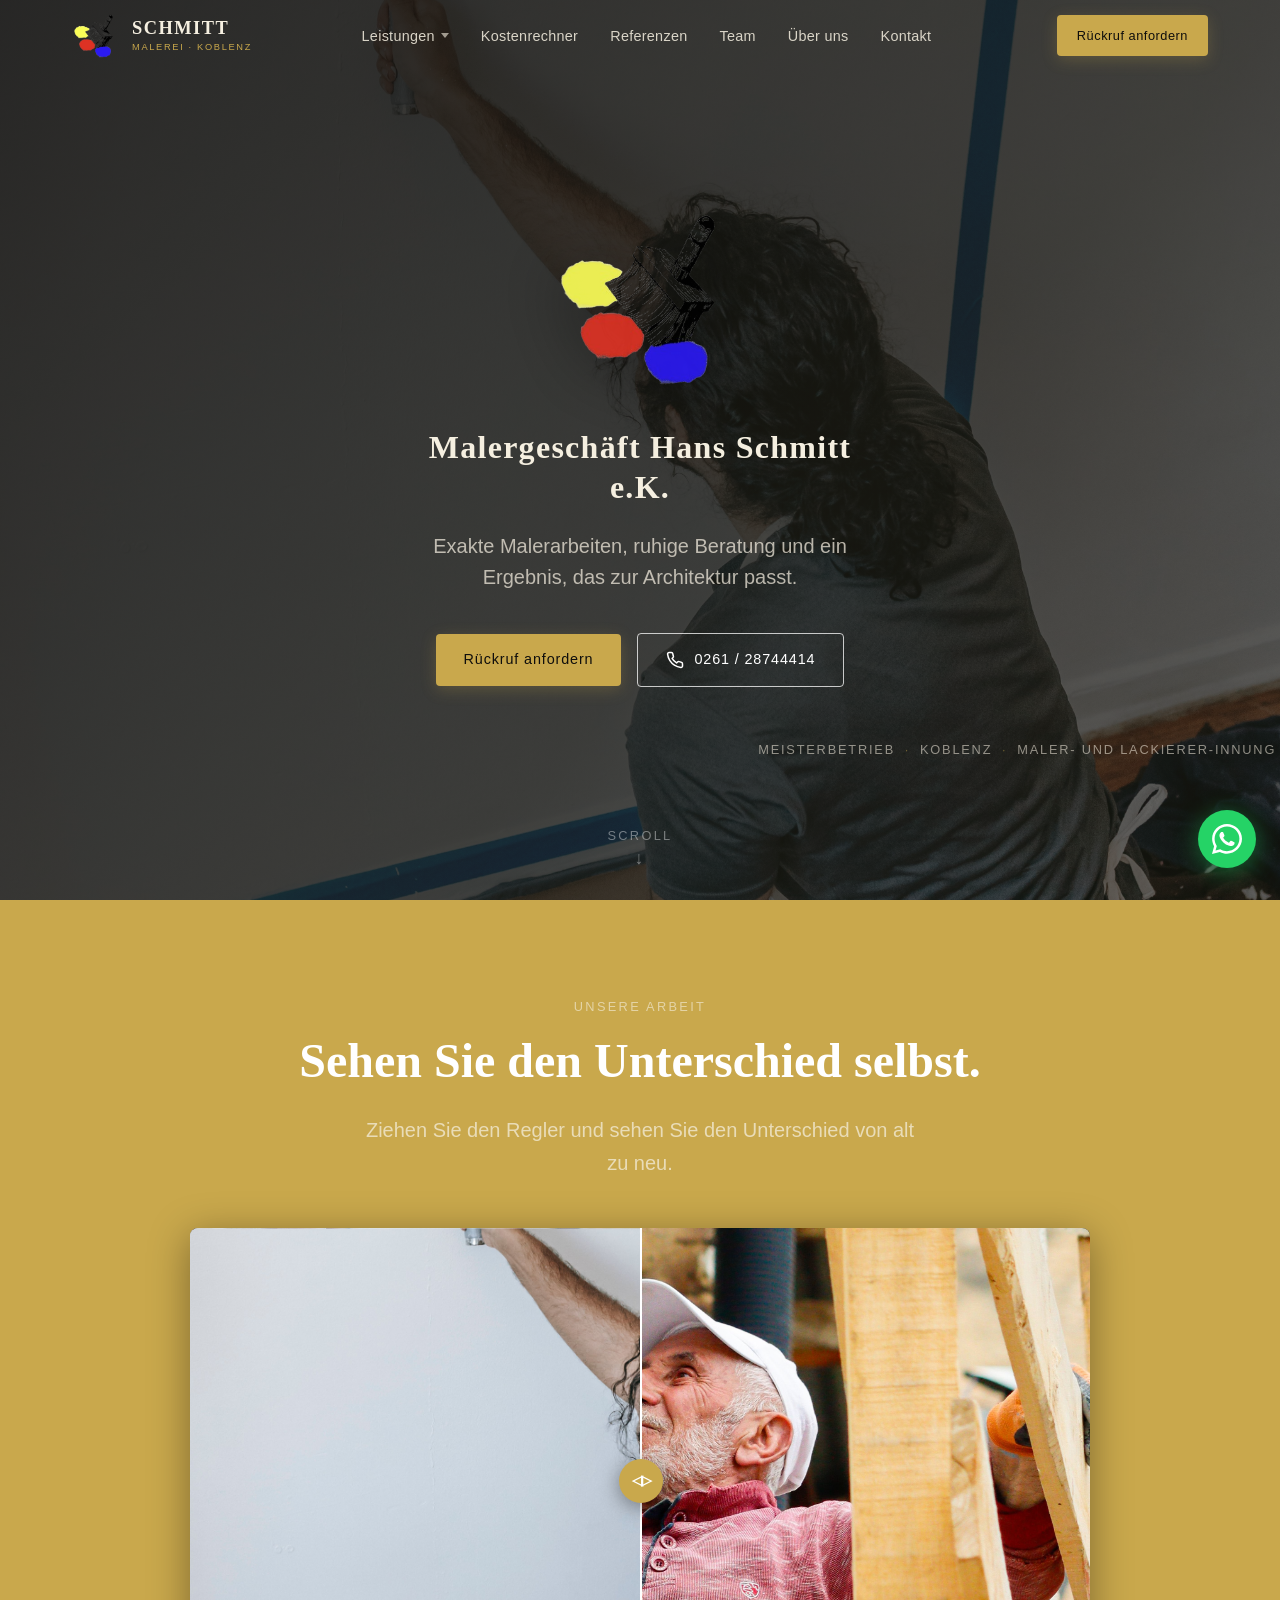
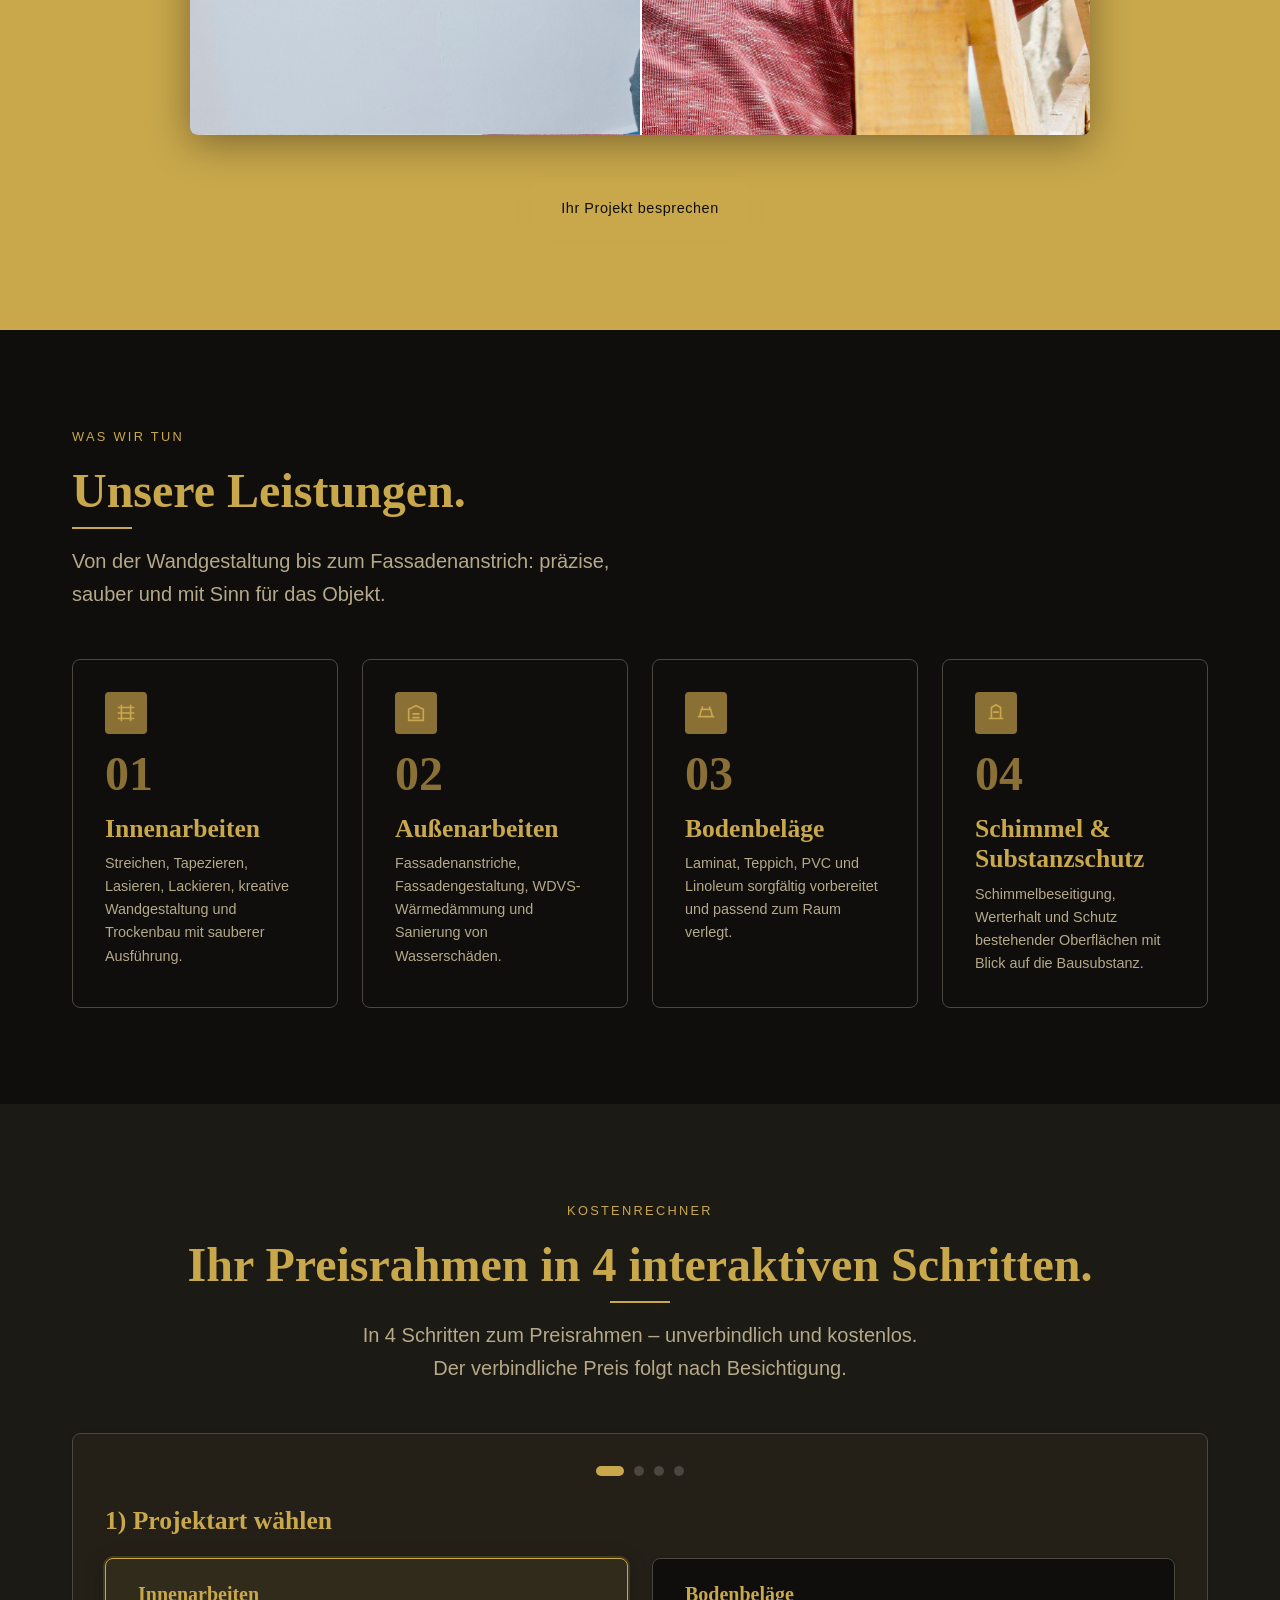
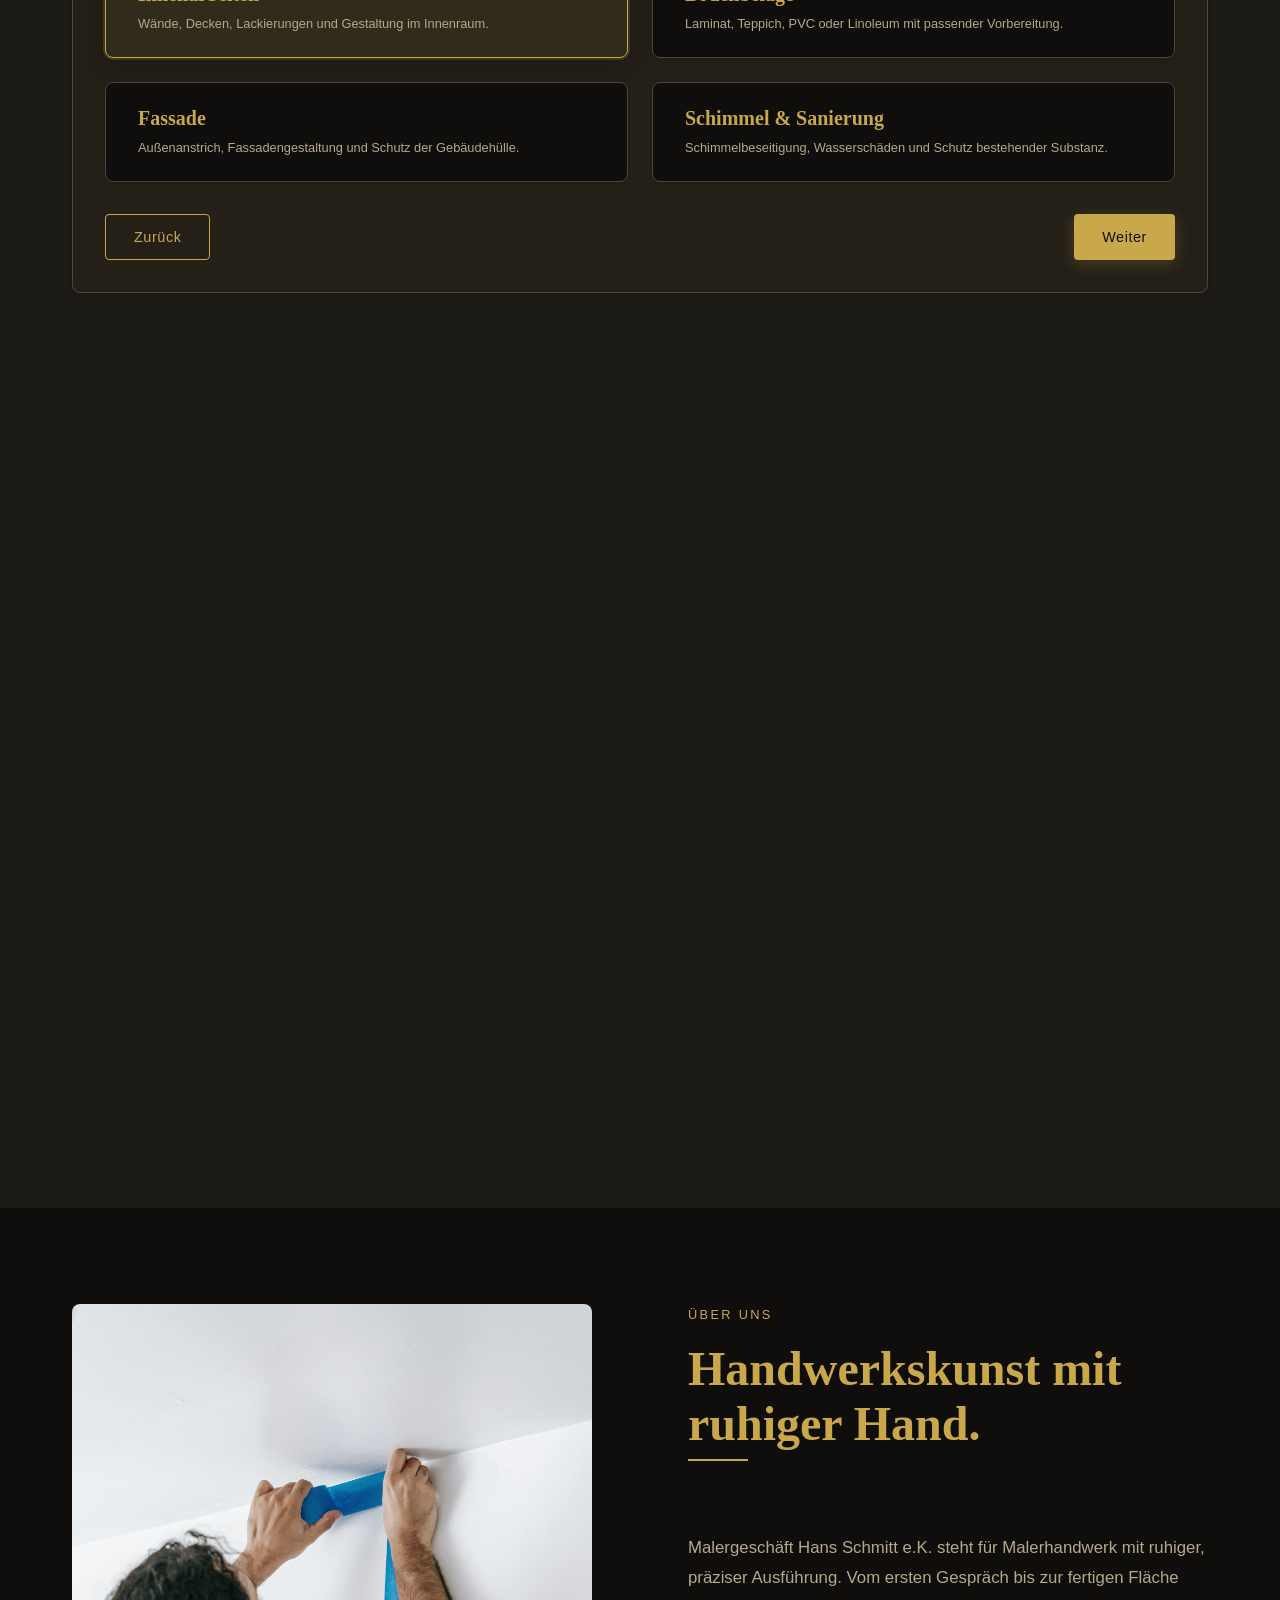
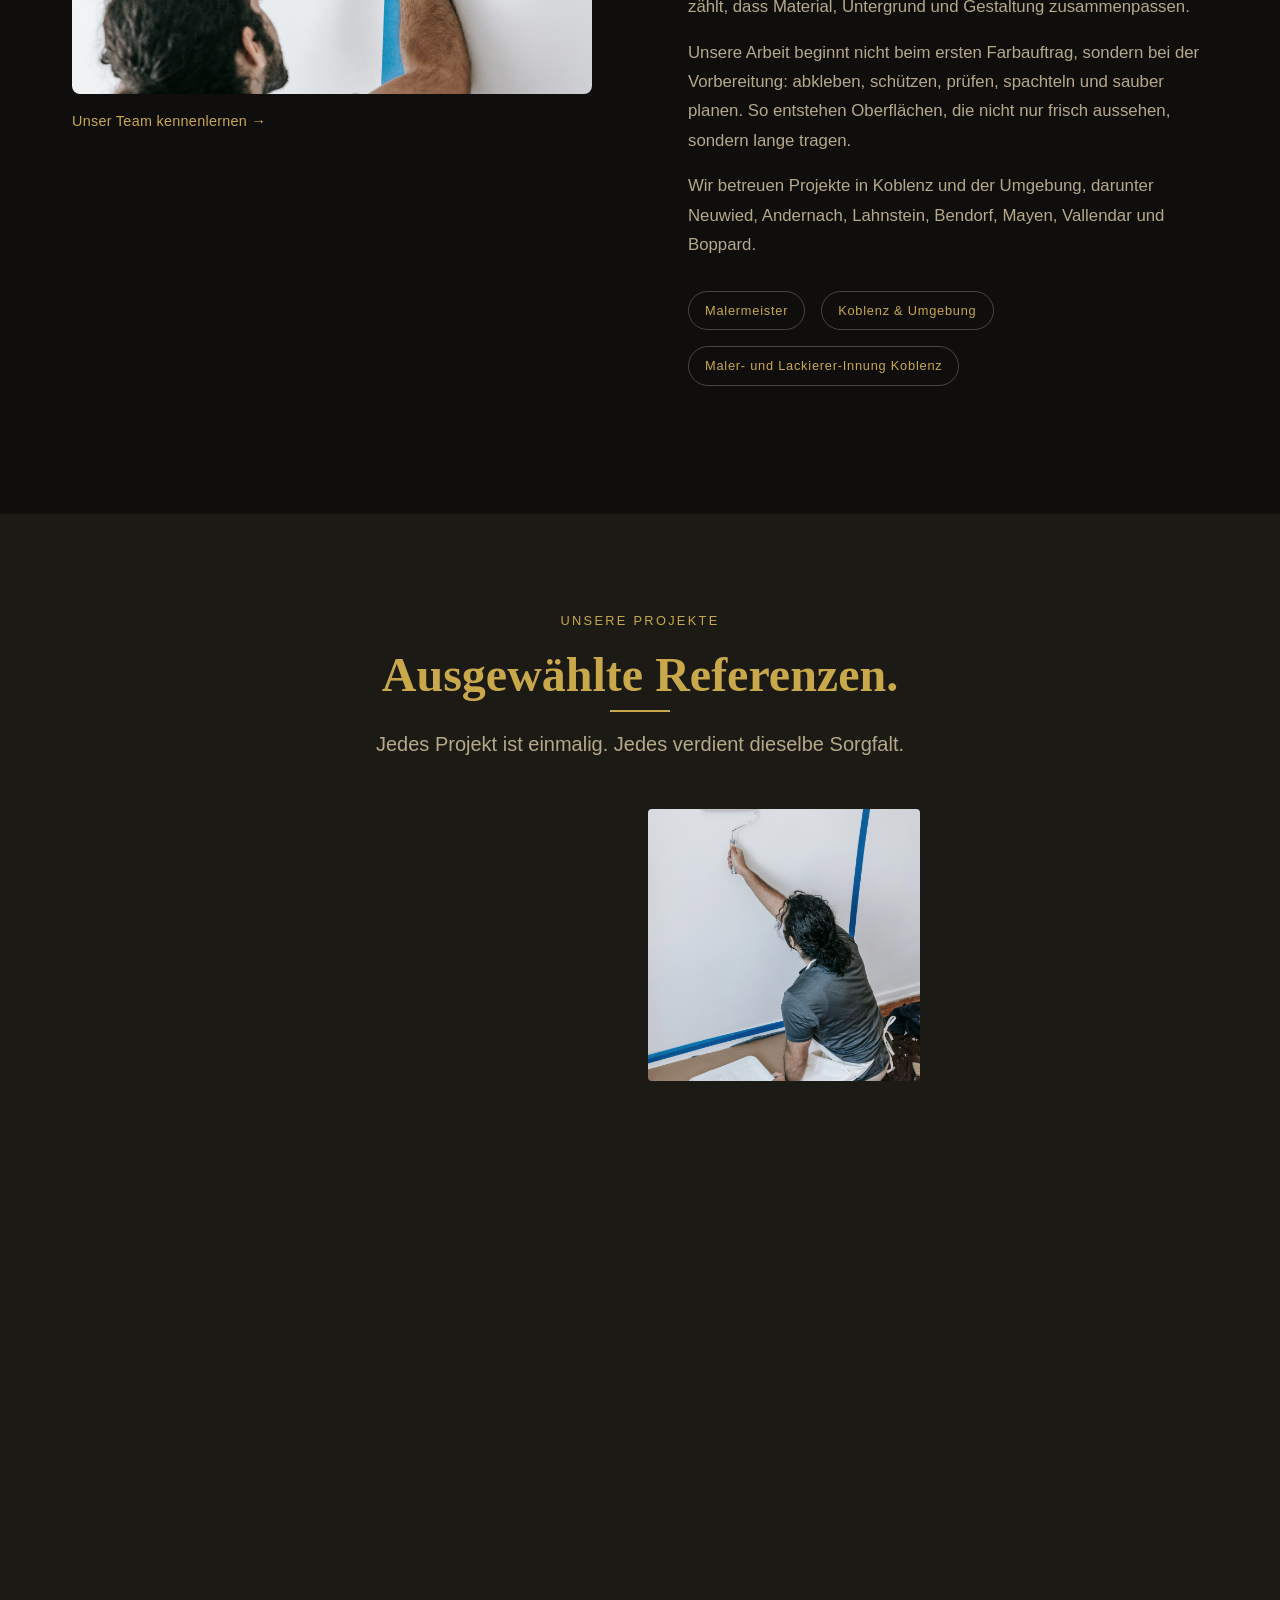
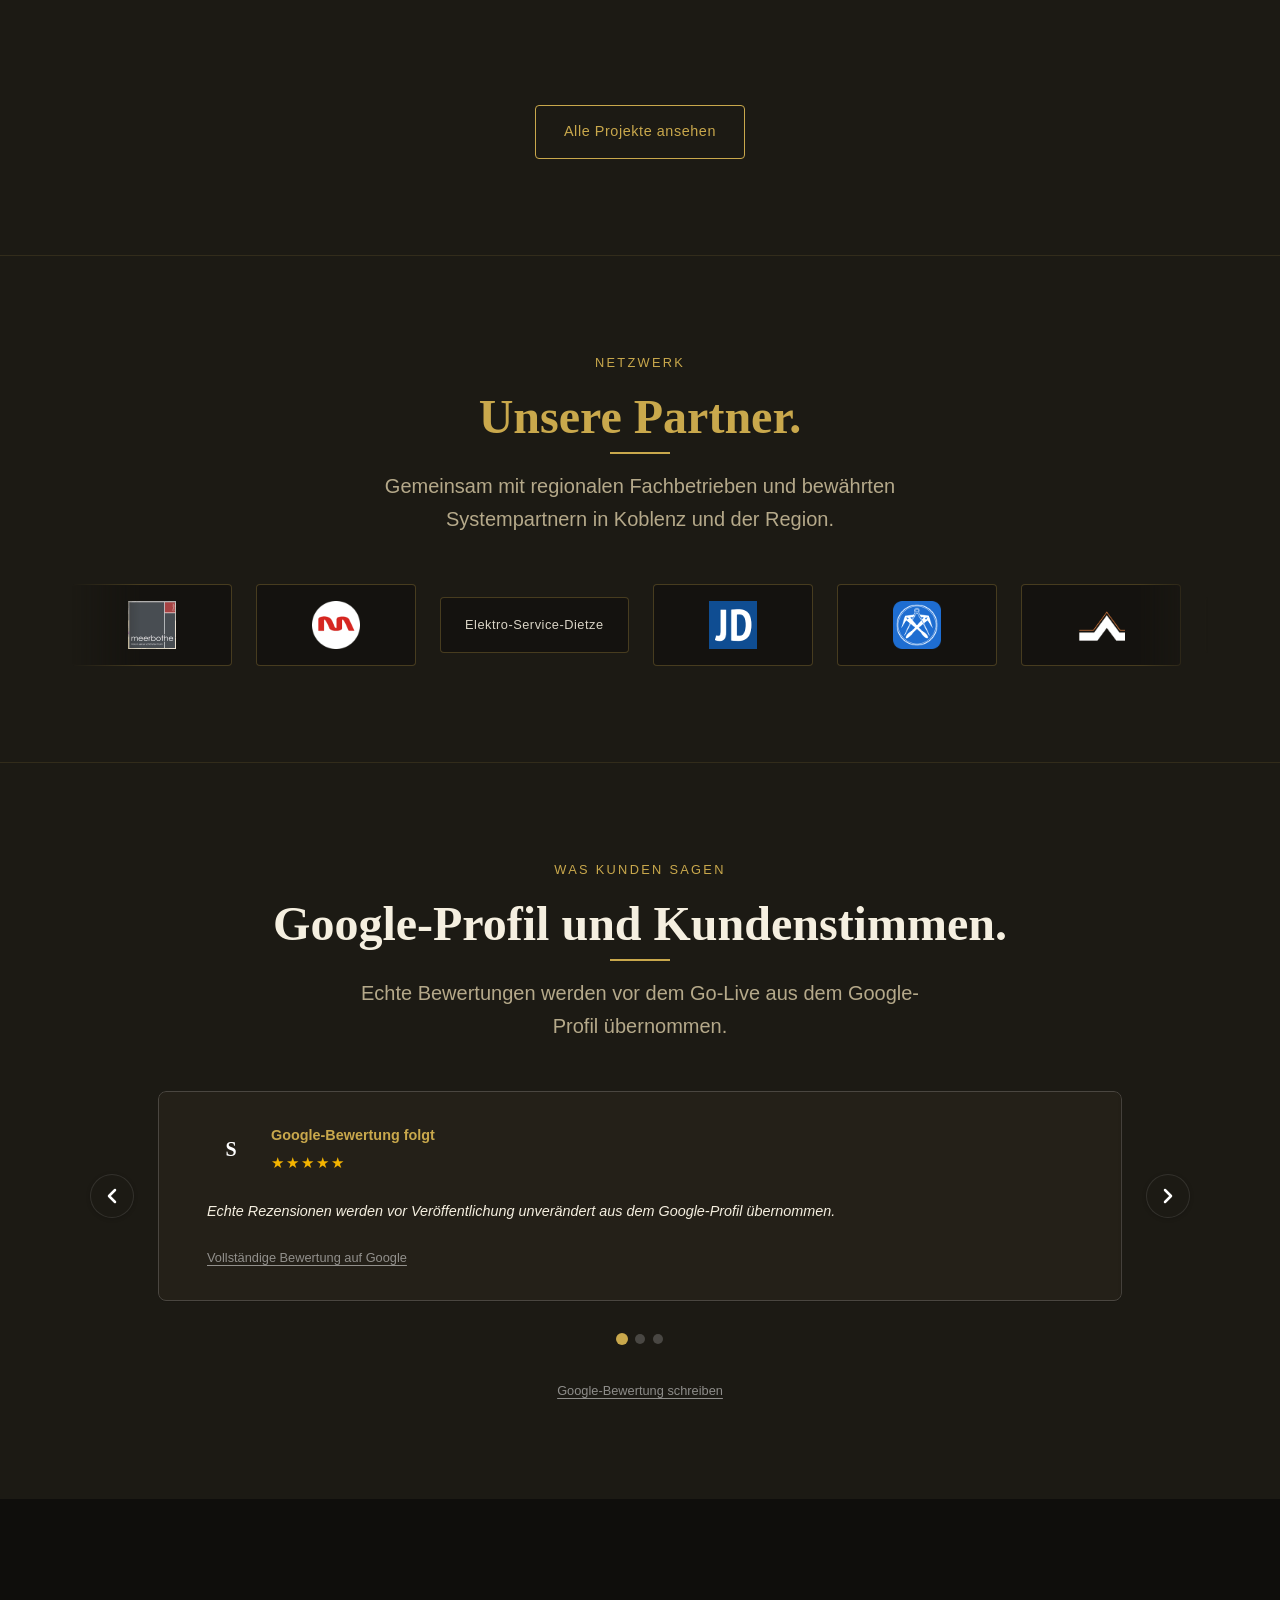
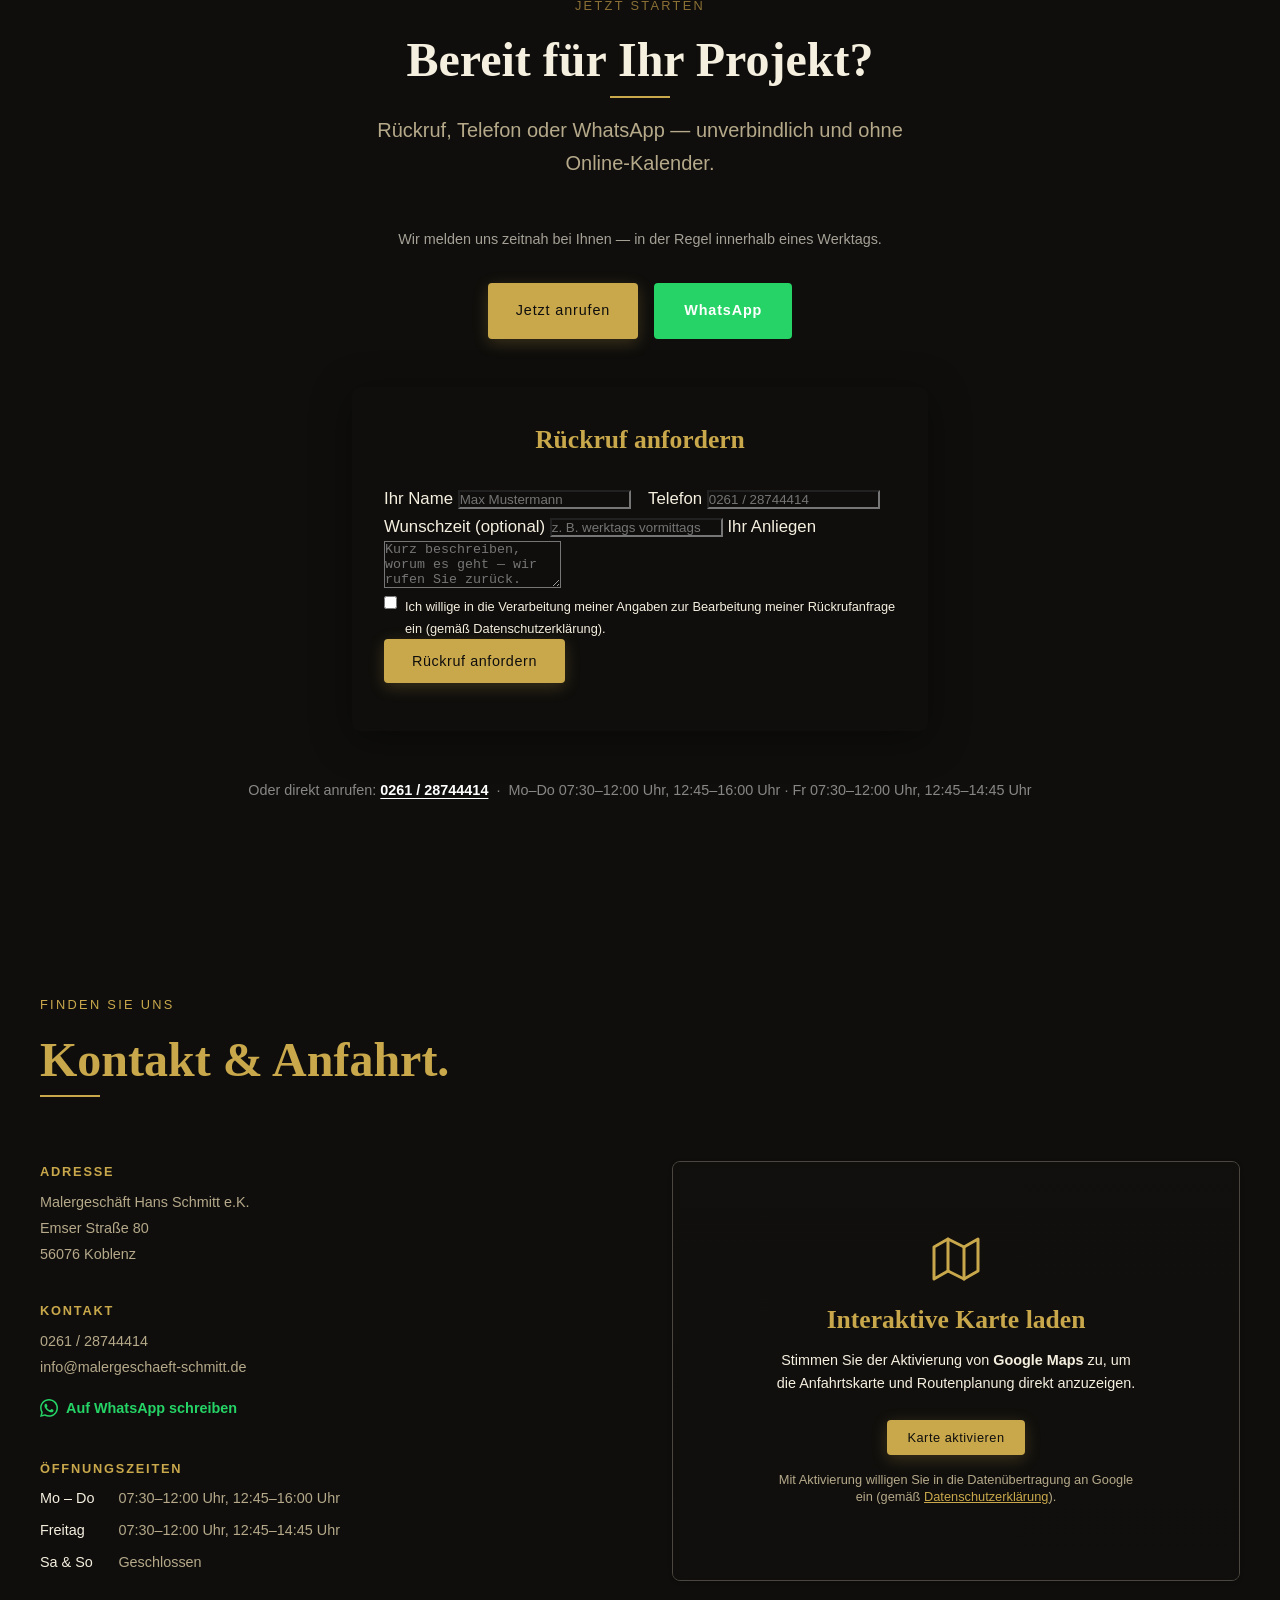
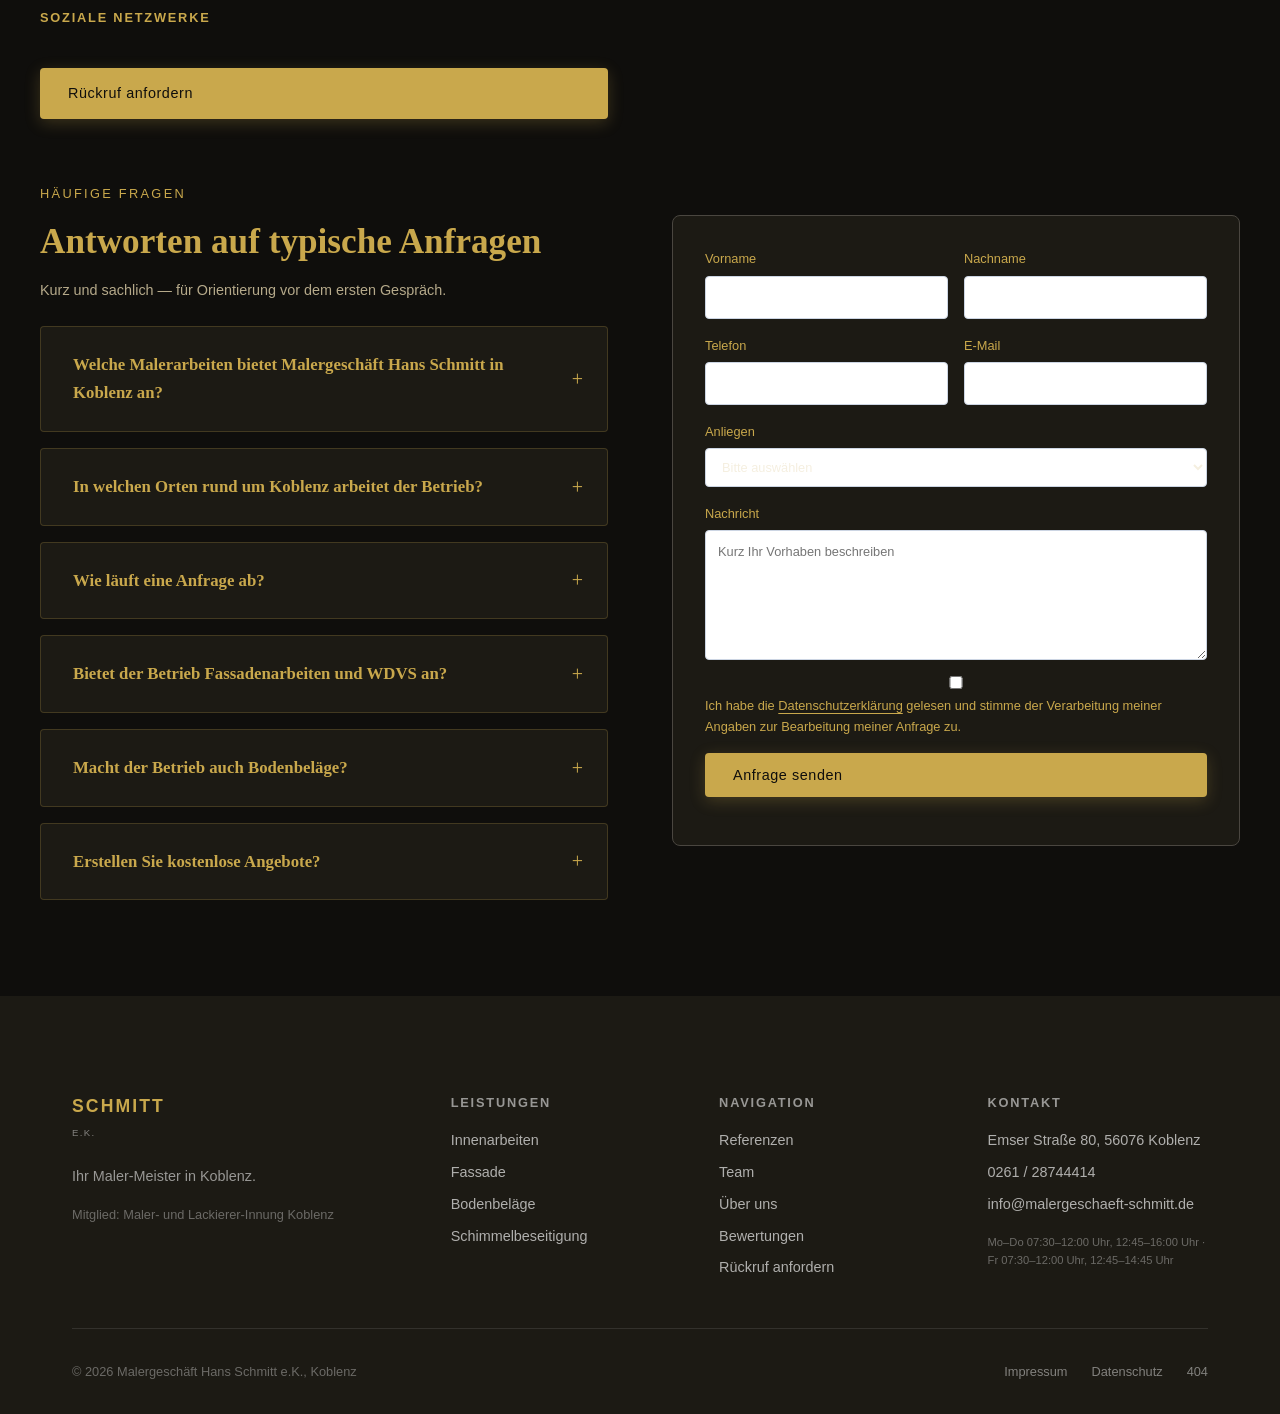
==== commit 354cf37d: "Fix demo UX: before/after JPGs, partner logos, FAQ+mailto, Rückruf-CTA. Repair slider image paths, a" ====
--- a/website/index.html
+++ b/website/index.html
@@ -105,6 +105,14 @@
       border-radius: var(--r-lg);
       padding: var(--sp-5) var(--sp-5) var(--sp-6);
       box-shadow: var(--s-lg);
+    }
+    .termin-form-box__title {
+      font-family: var(--ff-head);
+      font-size: var(--fs-xl);
+      font-weight: 600;
+      color: var(--primary);
+      margin: 0 0 var(--sp-4);
+      text-align: center;
     }
     .termin-form-box label { color: var(--text); }
     .termin-form-box input,
@@ -298,7 +306,7 @@
               "name": "Wie läuft eine Anfrage ab?",
               "acceptedAnswer": {
                 "@type": "Answer",
-                "text": "Per Telefon, Kontaktformular oder Terminanfrage auf der Website. Danach klären wir Umfang, Untergrund und Termine in einem unverbindlichen Gespräch."
+                "text": "Per Telefon, E-Mail, Kontaktformular oder Rückruf-Anfrage auf der Website. Danach klären wir Umfang, Untergrund und Termine in einem unverbindlichen Gespräch."
               }
             },
             {
@@ -316,6 +324,14 @@
                 "@type": "Answer",
                 "text": "Ja — Laminat, Teppich, PVC und Linoleum werden nach sauberer Untergrundvorbereitung verlegt."
               }
+            },
+            {
+              "@type": "Question",
+              "name": "Erstellen Sie kostenlose Angebote?",
+              "acceptedAnswer": {
+                "@type": "Answer",
+                "text": "Ja. Nach Ihrer Anfrage klären wir den Umfang und erstellen auf Wunsch ein unverbindliches Angebot — vor Ort in Koblenz oder telefonisch."
+              }
             }
           ]
         }
@@ -356,7 +372,7 @@
         <li><a href="#kontakt">Kontakt</a></li>
       </ul>
 
-      <a href="#termin" class="btn btn--primary btn--sm nav__cta">Termin buchen</a>
+      <a href="#termin" class="btn btn--primary btn--sm nav__cta">Rückruf anfordern</a>
 
       <button class="nav__hamburger" id="navHamburger" aria-label="Menü öffnen" aria-expanded="false">
         <span></span><span></span><span></span>
@@ -380,7 +396,7 @@
     <a href="team.html">Team</a>
     <a href="#familie">Über uns</a>
     <a href="#kontakt">Kontakt</a>
-    <a href="#termin" class="btn btn--primary" style="margin-top:1rem">Termin buchen</a>
+    <a href="#termin" class="btn btn--primary" style="margin-top:1rem">Rückruf anfordern</a>
     <span class="nav__mobile-phone">
       <a href="tel:#" data-config-href="tel" data-config="telefonDisplay">0261 / 28744414</a>
     </span>
@@ -420,7 +436,7 @@
           </h1>
 
           <div class="hero__ctas">
-            <a href="#termin" class="btn btn--primary btn--lg">Termin vereinbaren</a>
+            <a href="#termin" class="btn btn--primary btn--lg">Rückruf anfordern</a>
             <a href="tel:#" class="btn btn--ghost btn--lg hero__cta-phone" data-config-href="tel">
               <svg width="18" height="18" viewBox="0 0 24 24" fill="none" stroke="currentColor" stroke-width="2" stroke-linecap="round" stroke-linejoin="round" aria-hidden="true"><path d="M22 16.92v3a2 2 0 0 1-2.18 2 19.79 19.79 0 0 1-8.63-3.07 19.5 19.5 0 0 1-6-6 19.79 19.79 0 0 1-3.07-8.67A2 2 0 0 1 4.11 2h3a2 2 0 0 1 2 1.72 12.84 12.84 0 0 0 .7 2.81 2 2 0 0 1-.45 2.11L8.09 9.91a16 16 0 0 0 6 6l1.27-1.27a2 2 0 0 1 2.11-.45 12.84 12.84 0 0 0 2.81.7A2 2 0 0 1 22 16.92z"/></svg>
               <span data-config="telefonDisplay">0261 / 28744414</span>
@@ -998,64 +1014,48 @@
 
 
   <!-- ╔════════════════════════════════╗ -->
-  <!-- ║  FAQ                           ║ -->
+  <!-- ║  TERMIN / RÜCKRUF              ║ -->
   <!-- ╚════════════════════════════════╝ -->
-  <section class="section" id="faq">
-    <div class="container">
-      <header class="section-header section-header--center reveal">
-        <span class="section-label">Häufige Fragen</span>
-        <h2 class="section-h2">Antworten auf typische Anfragen</h2>
-        <p class="section-sub">Kurz und sachlich — für Orientierung vor dem ersten Gespräch.</p>
-      </header>
-      <div class="faq-list reveal">
-        <article class="faq-item" id="faq-leistungen">
-          <h3 class="faq-item__q">Welche Malerarbeiten bietet Malergeschäft Hans Schmitt in Koblenz an?</h3>
-          <p class="faq-item__a">Innenarbeiten (Streichen, Tapezieren, Lasieren, Lackieren, Gestaltung, Trockenbau), Fassadenarbeiten mit WDVS, Bodenbeläge sowie Schimmelbeseitigung und Sanierung nach Wasserschäden. Details zu den <a href="#leistungen">Leistungen</a> und den Unterseiten <a href="leistungen/innenarbeiten.html">Innenarbeiten</a>, <a href="leistungen/fassade.html">Fassade</a>, <a href="leistungen/bodenbelaege.html">Bodenbeläge</a> und <a href="leistungen/schimmelbeseitigung.html">Schimmelbeseitigung</a>.</p>
-        </article>
-        <article class="faq-item" id="faq-region">
-          <h3 class="faq-item__q">In welchen Orten rund um Koblenz arbeitet der Betrieb?</h3>
-          <p class="faq-item__a">Hauptstandort ist Koblenz (Emser Straße 80, 56076). Wir betreuen Projekte auch in Neuwied, Andernach, Lahnstein, Bendorf, Mayen, Vallendar und Boppard.</p>
-        </article>
-        <article class="faq-item" id="faq-ablauf">
-          <h3 class="faq-item__q">Wie läuft eine Anfrage ab?</h3>
-          <p class="faq-item__a">Sie erreichen uns telefonisch unter <a href="tel:+4926128744414">0261 / 28744414</a>, per E-Mail an <a href="mailto:info@malergeschaeft-schmitt.de">info@malergeschaeft-schmitt.de</a>, über das <a href="#kontakt">Kontaktformular</a> oder die <a href="#termin">Terminanfrage</a>. Wir besprechen Umfang, Untergrund und Zeitplan in einem unverbindlichen Gespräch.</p>
-        </article>
-        <article class="faq-item" id="faq-fassade">
-          <h3 class="faq-item__q">Bietet der Betrieb Fassadenarbeiten und WDVS an?</h3>
-          <p class="faq-item__a">Ja — Fassadenanstrich, Fassadengestaltung, Wärmedämmverbundsystem (WDVS) und Sanierung von Wasserschäden an der Gebäudehülle. Mehr dazu auf der Seite <a href="leistungen/fassade.html">Fassade &amp; Außenarbeiten</a>.</p>
-        </article>
-        <article class="faq-item" id="faq-boden">
-          <h3 class="faq-item__q">Macht der Betrieb auch Bodenbeläge?</h3>
-          <p class="faq-item__a">Ja — Laminat, Teppich, PVC und Linoleum werden nach sauberer Untergrundvorbereitung verlegt. Details unter <a href="leistungen/bodenbelaege.html">Bodenbeläge</a>.</p>
-        </article>
-      </div>
-    </div>
-  </section>
-
-
-  <!-- ╔════════════════════════════════╗ -->
-  <!-- ║  TERMIN                        ║ -->
-  <!-- ╚════════════════════════════════╝ -->
-  <!-- Variante: CLIENT.terminVariante = "calcom" | "whatsapp" | "formular" -->
+  <!-- Variante: CLIENT.terminVariante = "rueckruf" | "calcom" | "whatsapp" | "formular" -->
   <section class="section section--dark" id="termin">
     <div class="container">
       <header class="section-header section-header--center reveal">
         <span class="section-label">Jetzt starten</span>
         <h2 class="section-h2">Bereit für Ihr Projekt?</h2>
-        <p class="section-sub">Kostenloses Beratungsgespräch – unverbindlich und ohne Verpflichtung.</p>
+        <p class="section-sub">Rückruf, Telefon oder WhatsApp — unverbindlich und ohne Online-Kalender.</p>
       </header>
 
-      <div class="termin-grid">
-        <div class="termin-card termin-card--featured reveal reveal-delay-1">
-          <div class="termin-card__icon">HS</div>
-          <h3 class="termin-card__title">Kostenloses Beratungsgespräch</h3>
-          <p class="termin-card__text">Wir besprechen Ihr Projekt in Ruhe. Vor Ort oder telefonisch, ganz wie Sie möchten.</p>
-          <ul class="termin-meta">
-            <li>ca. 30-60 Minuten</li>
-            <li>Bei Ihnen vor Ort oder telefonisch</li>
-            <li>Kostenlos und unverbindlich</li>
-          </ul>
-          <a class="btn btn--primary btn--full" href="#termin-buchung">Beratung buchen</a>
+      <!-- VARIANTE: Rückruf (Standard) -->
+      <div data-termin="rueckruf" id="termin-rueckruf" class="termin-rueckruf reveal">
+        <p class="termin-rueckruf__hint">Wir melden uns zeitnah bei Ihnen — in der Regel innerhalb eines Werktags.</p>
+        <div class="termin-rueckruf__ctas">
+          <a href="tel:#" class="btn btn--primary btn--lg" data-config-href="tel">Jetzt anrufen</a>
+          <a href="#" class="btn btn--wa btn--lg" data-config-href="whatsapp" target="_blank" rel="noopener noreferrer">WhatsApp</a>
+        </div>
+        <div class="termin-form-box">
+          <h3 class="termin-form-box__title">Rückruf anfordern</h3>
+          <form id="rueckrufForm" novalidate>
+            <div class="kontakt-form__grid">
+              <label for="rueckruf_name">Ihr Name
+                <input id="rueckruf_name" name="name" type="text" required autocomplete="name" placeholder="Max Mustermann">
+              </label>
+              <label for="rueckruf_phone">Telefon
+                <input id="rueckruf_phone" name="telefon" type="tel" required autocomplete="tel" placeholder="0261 / 28744414">
+              </label>
+            </div>
+            <label for="rueckruf_zeit">Wunschzeit (optional)
+              <input id="rueckruf_zeit" name="wunschzeit" type="text" placeholder="z. B. werktags vormittags">
+            </label>
+            <label for="rueckruf_nachricht">Ihr Anliegen
+              <textarea id="rueckruf_nachricht" name="nachricht" rows="3" placeholder="Kurz beschreiben, worum es geht — wir rufen Sie zurück."></textarea>
+            </label>
+            <label class="kontakt-form__check" for="rueckruf_dsgvo">
+              <input id="rueckruf_dsgvo" name="dsgvo_consent" type="checkbox" required>
+              <span>Ich willige in die Verarbeitung meiner Angaben zur Bearbeitung meiner Rückrufanfrage ein (gemäß <a href="datenschutz.html" target="_blank">Datenschutzerklärung</a>).</span>
+            </label>
+            <button type="submit" class="btn btn--primary">Rückruf anfordern</button>
+            <p id="rueckrufFormResult" class="kontakt-form__note" aria-live="polite"></p>
+          </form>
         </div>
       </div>
 
@@ -1063,7 +1063,7 @@
            VARIANTE A: Cal.com (Standard)
            Eingeblendet wenn CLIENT.terminVariante === "calcom"
       ────────────────────────────────────────────────────── -->
-      <div data-termin="calcom" id="termin-buchung">
+      <div data-termin="calcom" id="termin-buchung" hidden>
         <div class="consent-gate reveal" id="termin-consent">
           <h3 class="consent-gate__title">Online-Terminbuchung (Cal.com) nach Einwilligung</h3>
           <p class="consent-gate__text">
@@ -1210,7 +1210,7 @@
             </div>
           </div>
 
-          <a href="#termin" class="btn btn--primary">Termin vereinbaren</a>
+          <a href="#termin" class="btn btn--primary">Rückruf anfordern</a>
         </div>
 
         <div class="kontakt-map reveal reveal-delay-1" id="gatedMapContainer">
@@ -1224,6 +1224,15 @@
             </div>
           </div>
           <div id="realMapContainer" class="kontakt-map__real" style="display: none; width: 100%; height: 100%;"></div>
+        </div>
+
+        <div class="kontakt-faq reveal reveal-delay-1" id="faq">
+          <header class="kontakt-faq__head">
+            <span class="section-label">Häufige Fragen</span>
+            <h3 class="kontakt-faq__title">Antworten auf typische Anfragen</h3>
+            <p class="kontakt-faq__sub">Kurz und sachlich — für Orientierung vor dem ersten Gespräch.</p>
+          </header>
+          <div class="faq-list" data-faq-list></div>
         </div>
 
         <!-- Kontaktformular: gesteuert durch CLIENT.kontaktformularAktiv -->
@@ -1310,7 +1319,7 @@
             <li><a href="team.html">Team</a></li>
             <li><a href="#familie">Über uns</a></li>
             <li><a href="#bewertungen">Bewertungen</a></li>
-            <li><a href="#termin">Termin buchen</a></li>
+            <li><a href="#termin">Rückruf anfordern</a></li>
           </ul>
         </div>
 
@@ -1363,42 +1372,5 @@
   <script src="js/pdf.js" defer></script>
   <script src="js/slider.js" defer></script>
 
-  <!-- Terminanfrage-Formular Handler (nur für terminVariante = "formular") -->
-  <script>
-    (function () {
-      const form = document.getElementById('terminForm');
-      if (!form) return;
-      form.addEventListener('submit', async function (e) {
-        e.preventDefault();
-        const btn    = document.getElementById('terminFormSubmitBtn');
-        const result = document.getElementById('terminFormResult');
-        if (!btn || !result) return;
-        const origText   = btn.textContent;
-        btn.disabled     = true;
-        btn.textContent  = 'Wird gesendet …';
-        result.textContent = '';
-        try {
-          const res  = await fetch('https://api.web3forms.com/submit', {
-            method: 'POST',
-            body: new FormData(form)
-          });
-          const data = await res.json();
-          if (data.success) {
-            result.textContent  = 'Ihre Terminanfrage wurde gesendet – wir melden uns bald!';
-            result.style.color  = 'var(--accent, #2980b9)';
-            form.reset();
-          } else {
-            throw new Error('server');
-          }
-        } catch {
-          result.textContent = 'Leider ist ein Fehler aufgetreten. Bitte rufen Sie uns direkt an.';
-          result.style.color = '#e74c3c';
-        } finally {
-          btn.disabled    = false;
-          btn.textContent = origText;
-        }
-      });
-    })();
-  </script>
 </body>
 </html>
--- a/website/css/style.css
+++ b/website/css/style.css
@@ -1897,10 +1897,11 @@
 }
 
 .partner-card__img {
-  max-height: 2.5rem;
+  max-height: 3rem;
   width: auto;
-  max-width: 8rem;
+  max-width: 9rem;
   object-fit: contain;
+  filter: brightness(1.05);
 }
 
 .partner-marquee--compact .partner-card {
@@ -1908,6 +1909,11 @@
   max-width: 11rem;
   min-height: 2.75rem;
   padding: var(--sp-2) var(--sp-3);
+}
+
+.partner-marquee--compact .partner-card__img {
+  max-height: 2.25rem;
+  max-width: 7rem;
 }
 
 .partner-marquee--compact .partner-card__label {
@@ -2130,6 +2136,20 @@
   transition: color var(--t-fast);
 }
 
+.hero .btn--wa,
+.termin-rueckruf .btn--wa {
+  background: var(--wa-green);
+  color: #fff;
+  border-color: var(--wa-green);
+}
+
+.hero .btn--wa:hover,
+.termin-rueckruf .btn--wa:hover {
+  background: var(--wa-green-hover, #1ebe57);
+  border-color: var(--wa-green-hover, #1ebe57);
+  color: #fff;
+}
+
 .termin-card__link:hover {
   color: var(--accent-light);
 }
@@ -2159,9 +2179,35 @@
   grid-template-columns: 1fr 1fr;
   grid-template-areas:
     "info map"
-    "form form";
+    "faq form";
   gap: var(--sp-7);
   align-items: start;
+}
+
+.kontakt-faq {
+  grid-area: faq;
+}
+
+.kontakt-faq__head {
+  margin-bottom: var(--sp-4);
+}
+
+.kontakt-faq__head .section-label {
+  margin-bottom: var(--sp-2);
+}
+
+.kontakt-faq__title {
+  font-family: var(--ff-head);
+  font-size: var(--fs-2xl);
+  font-weight: 600;
+  color: var(--primary);
+  margin: 0 0 var(--sp-2);
+}
+
+.kontakt-faq__sub {
+  font-size: var(--fs-sm);
+  color: var(--text-light);
+  margin: 0;
 }
 
 .kontakt-info { display: flex; flex-direction: column; gap: var(--sp-5); }
@@ -2281,6 +2327,7 @@
     grid-template-areas:
       "info"
       "map"
+      "faq"
       "form";
   }
   .kontakt-map iframe {
@@ -2629,37 +2676,86 @@
 }
 
 .faq-list {
-  max-width: 720px;
-  margin: 0 auto;
   display: grid;
-  gap: var(--sp-4);
+  gap: var(--sp-3);
 }
 
 .faq-item {
-  border: 1px solid var(--border);
+  border: 1px solid rgba(201, 168, 76, 0.22);
   border-radius: var(--r-md);
-  padding: var(--sp-4) var(--sp-5);
   background: var(--bg-alt);
+  overflow: hidden;
+}
+
+.faq-item[open] {
+  border-color: rgba(201, 168, 76, 0.45);
 }
 
 .faq-item__q {
   font-family: var(--ff-head);
-  font-size: var(--fs-lg);
+  font-size: var(--fs-base);
   color: var(--primary);
-  margin-bottom: var(--sp-2);
   font-weight: 600;
+  padding: var(--sp-4) var(--sp-5);
+  padding-right: 2.5rem;
+  cursor: pointer;
+  list-style: none;
+  position: relative;
+}
+
+.faq-item__q::-webkit-details-marker { display: none; }
+
+.faq-item__q::after {
+  content: "+";
+  position: absolute;
+  right: var(--sp-4);
+  top: 50%;
+  transform: translateY(-50%);
+  color: var(--accent);
+  font-size: 1.25rem;
+  font-weight: 400;
+  line-height: 1;
+}
+
+.faq-item[open] .faq-item__q::after {
+  content: "−";
+}
+
+.faq-item__body {
+  padding: 0 var(--sp-5) var(--sp-4);
 }
 
 .faq-item__a {
   color: var(--text-light);
   font-size: var(--fs-sm);
   line-height: 1.65;
+  margin: 0;
 }
 
 .faq-item__a a {
   color: var(--accent);
   text-decoration: underline;
   text-underline-offset: 3px;
+}
+
+.termin-rueckruf {
+  max-width: 36rem;
+  margin: 0 auto;
+}
+
+.termin-rueckruf__ctas {
+  display: flex;
+  flex-wrap: wrap;
+  gap: var(--sp-3);
+  justify-content: center;
+  margin-bottom: var(--sp-6);
+}
+
+.termin-rueckruf__hint {
+  text-align: center;
+  font-size: var(--fs-sm);
+  color: rgba(245, 239, 224, 0.65);
+  margin-bottom: var(--sp-5);
 }
 
 .team-grid {
